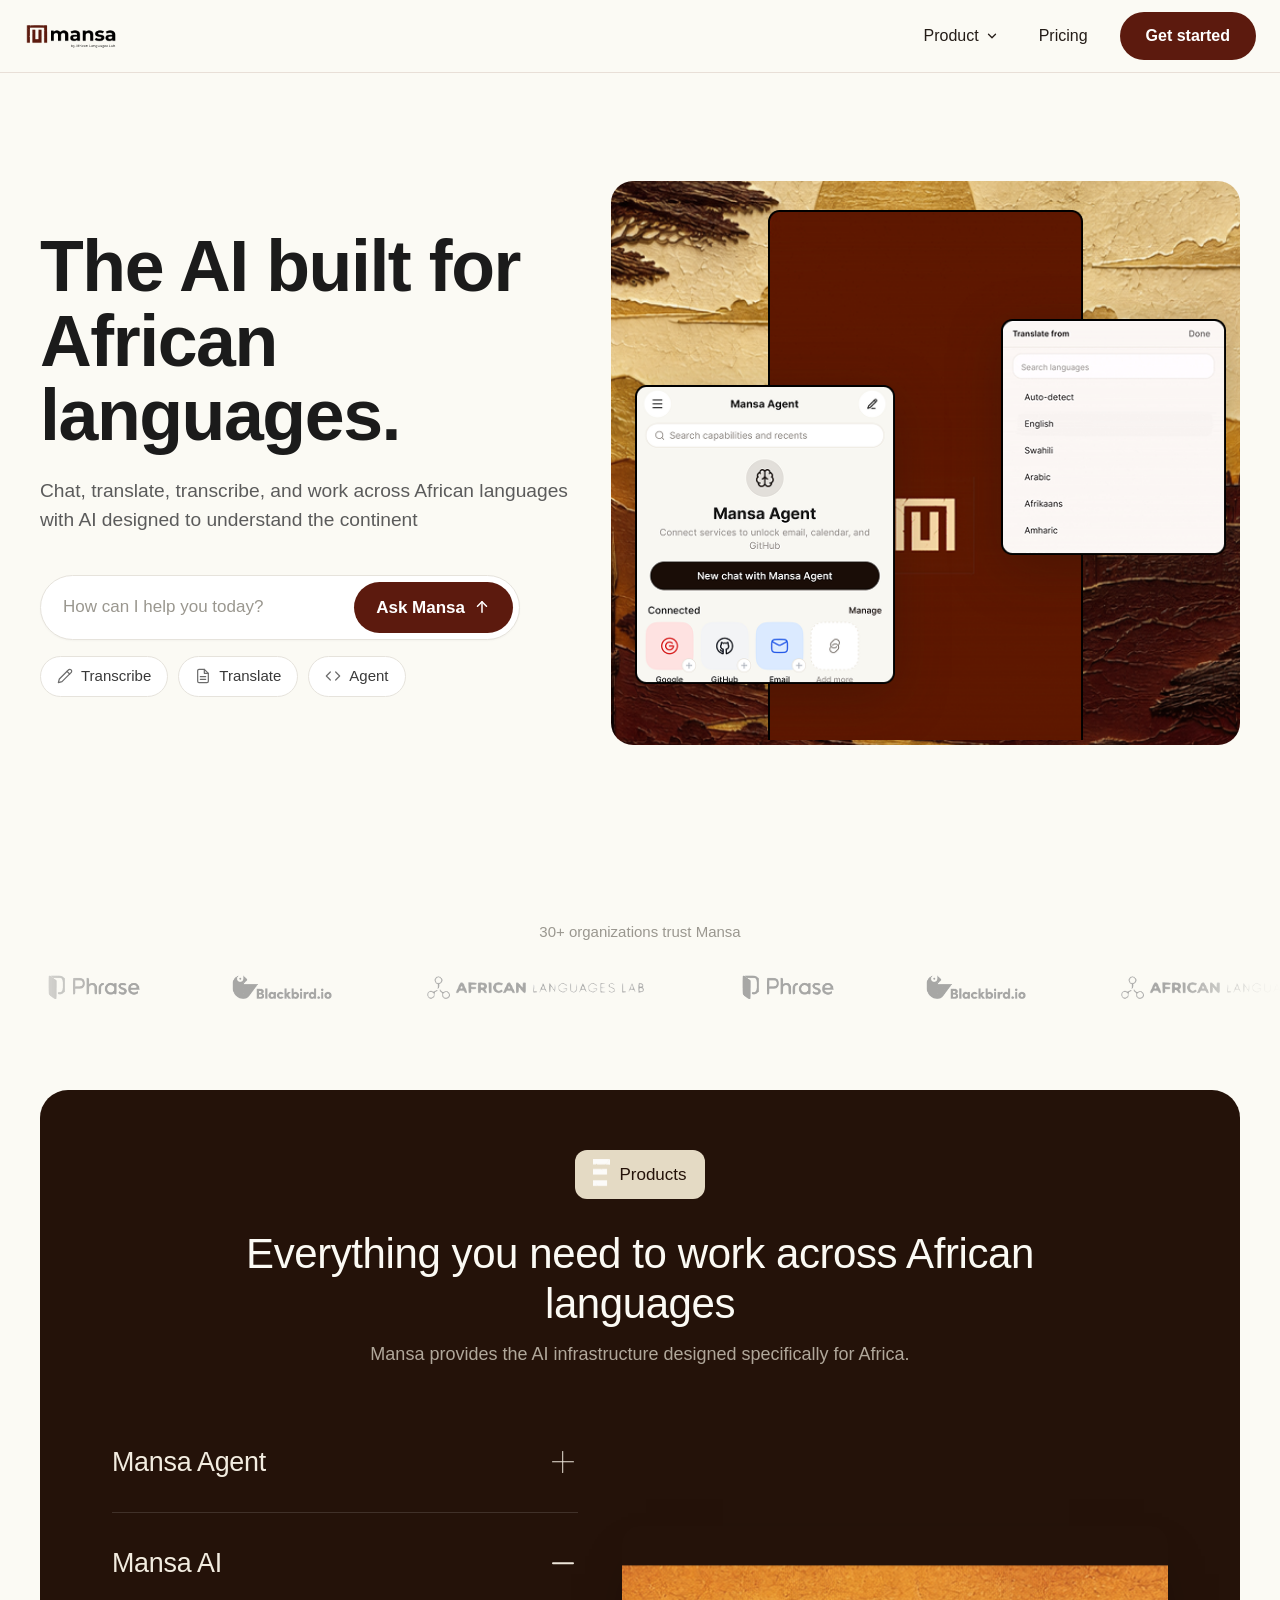
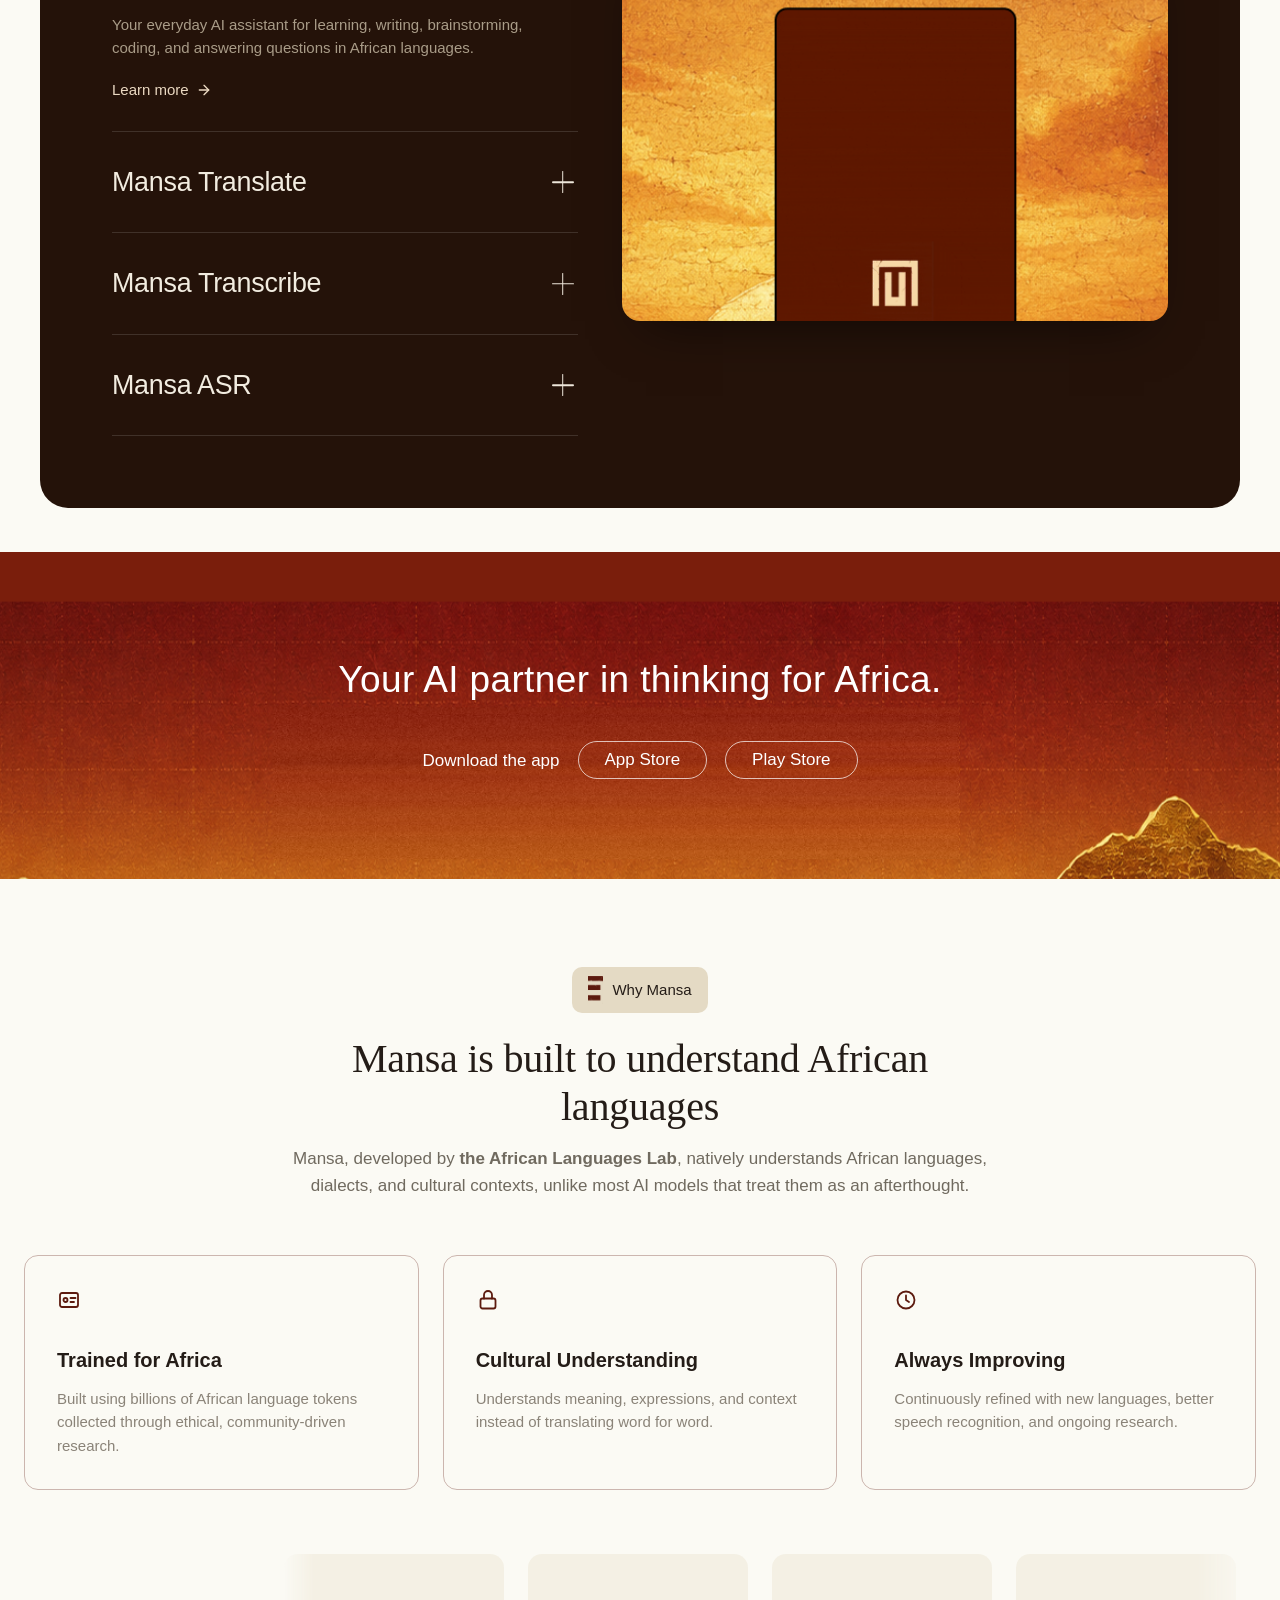
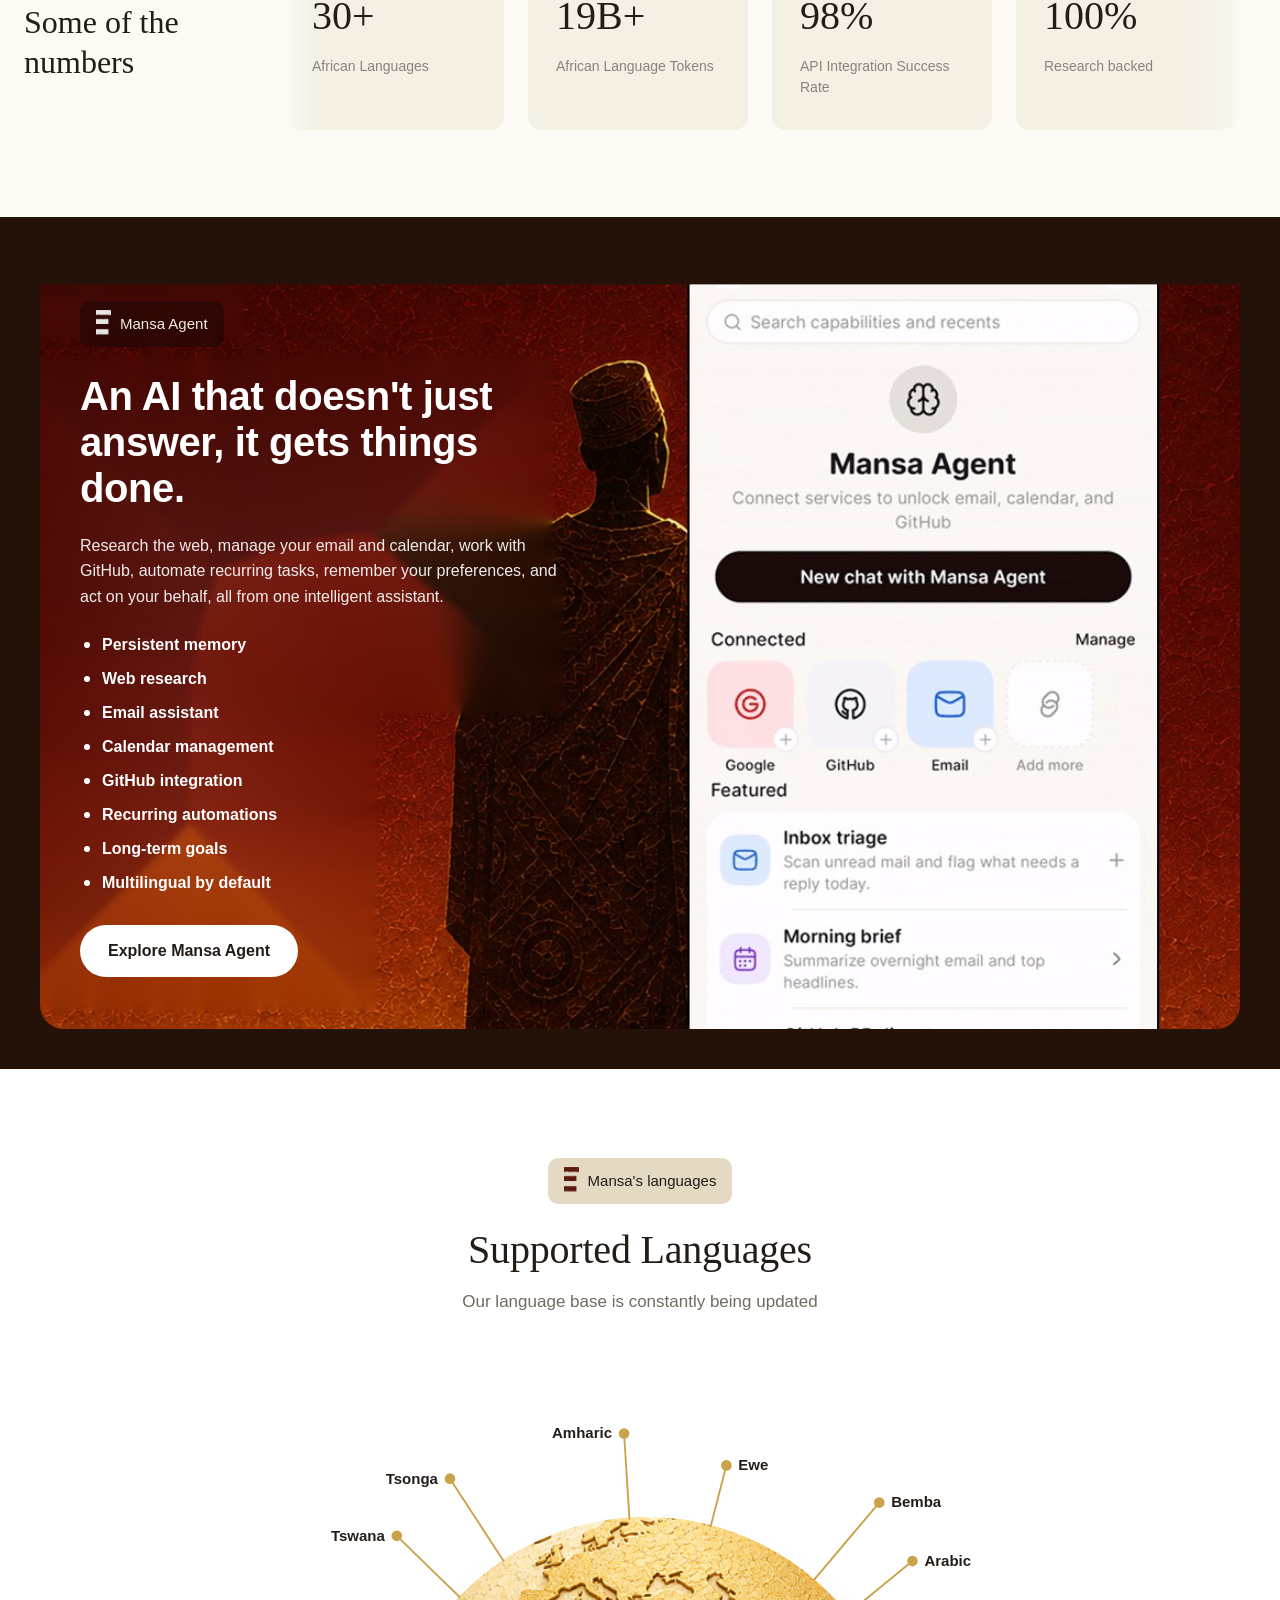
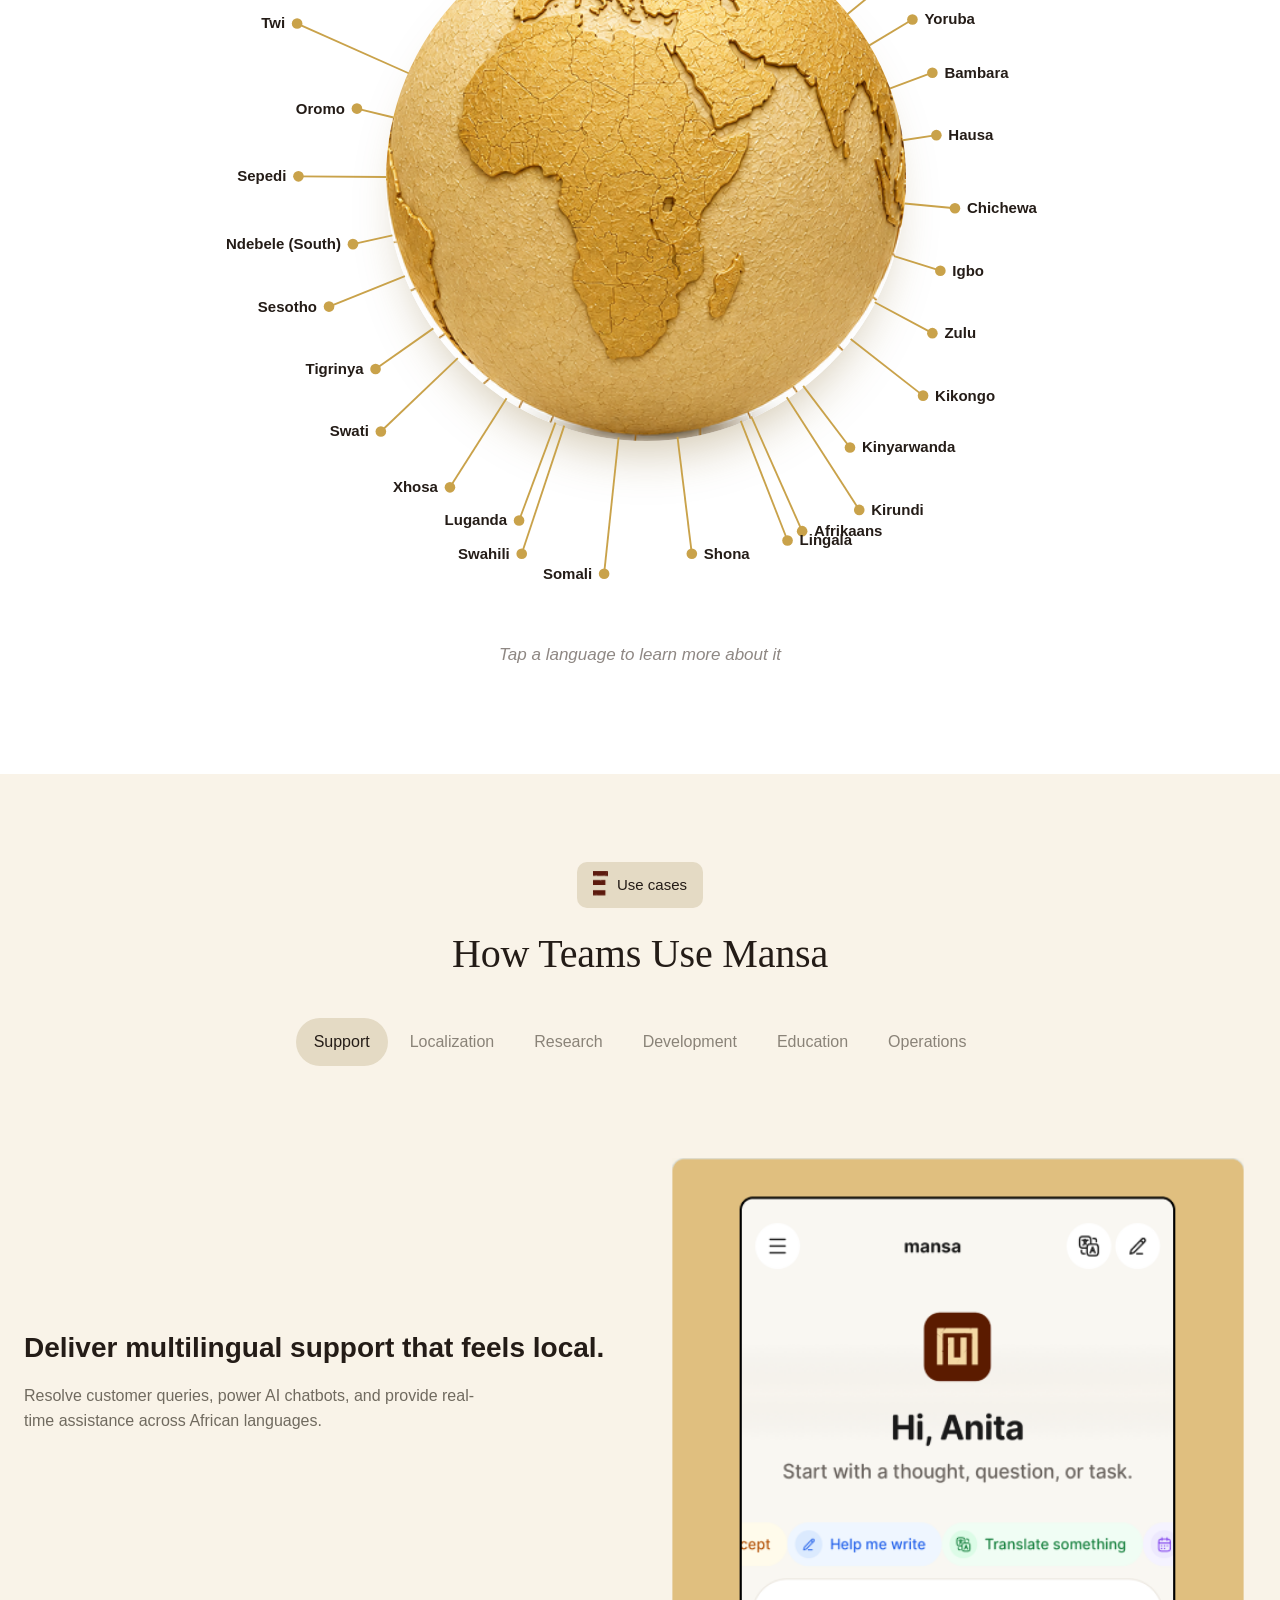
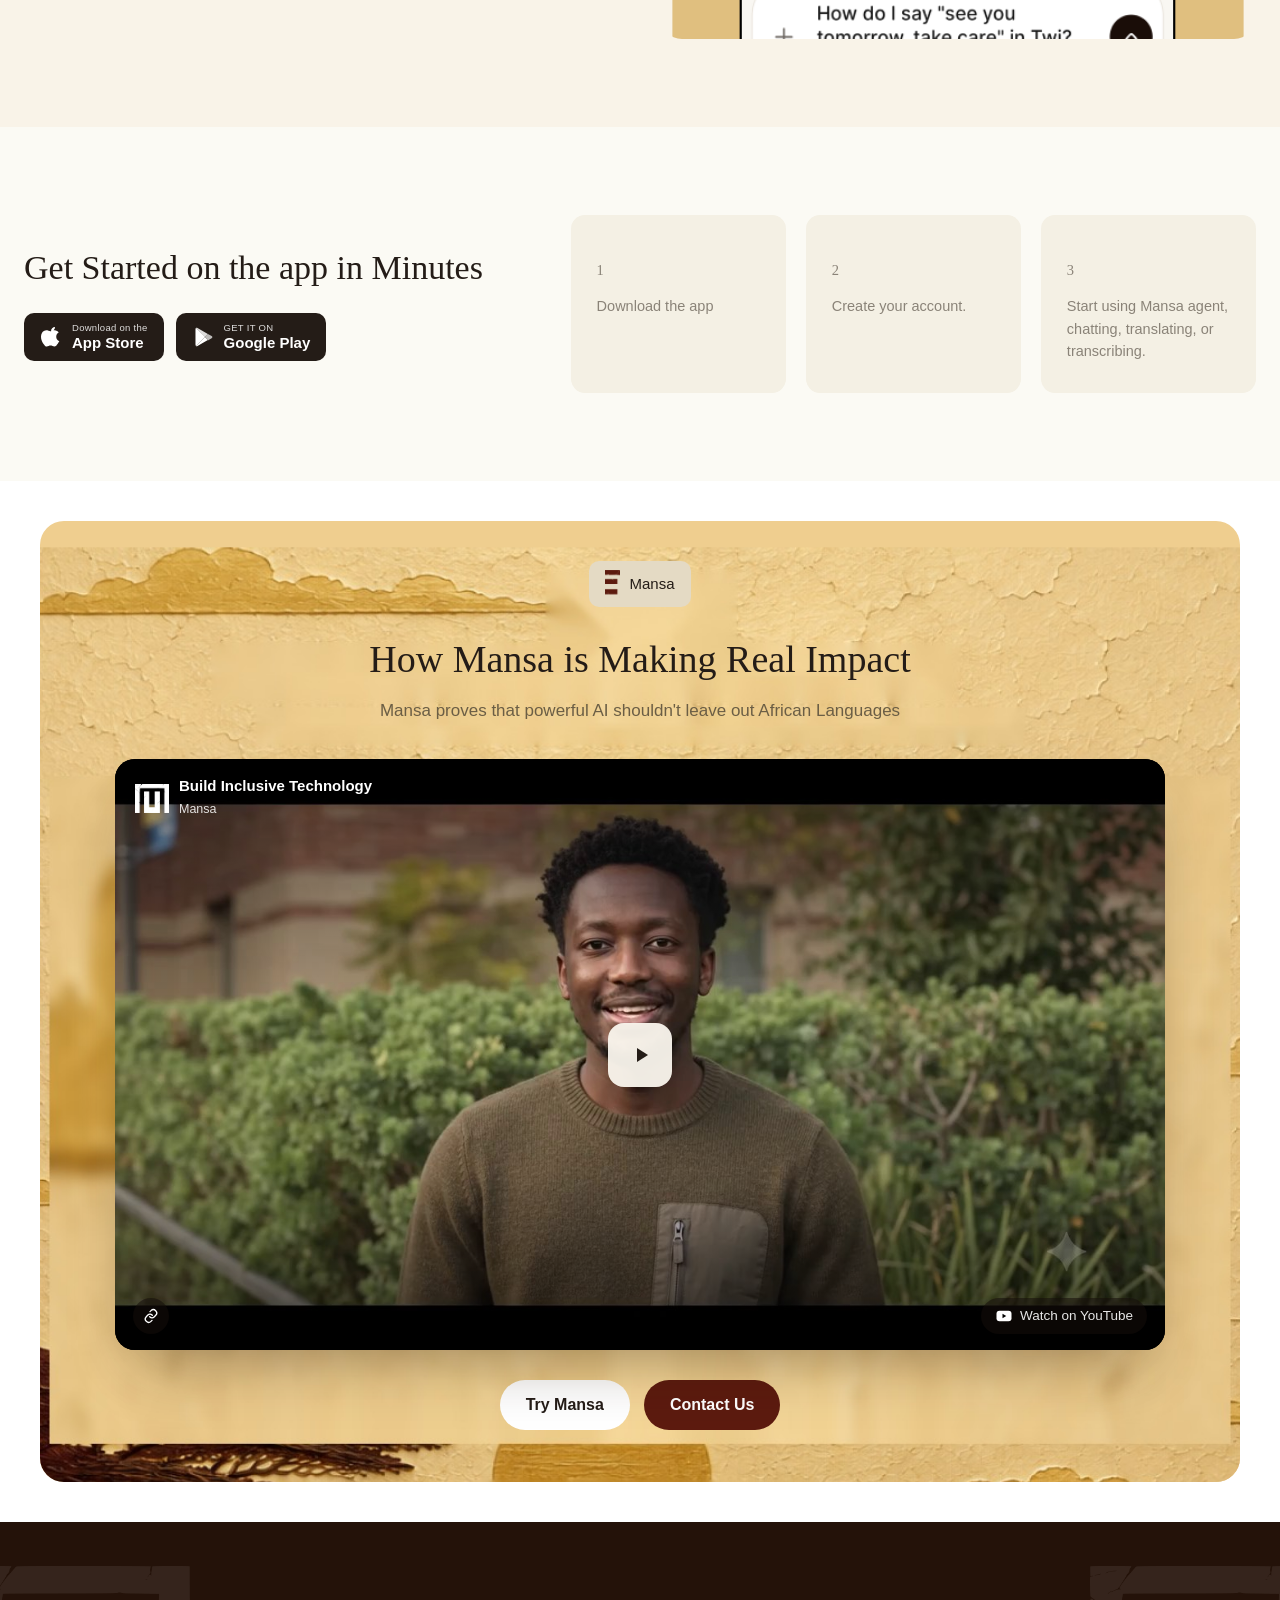
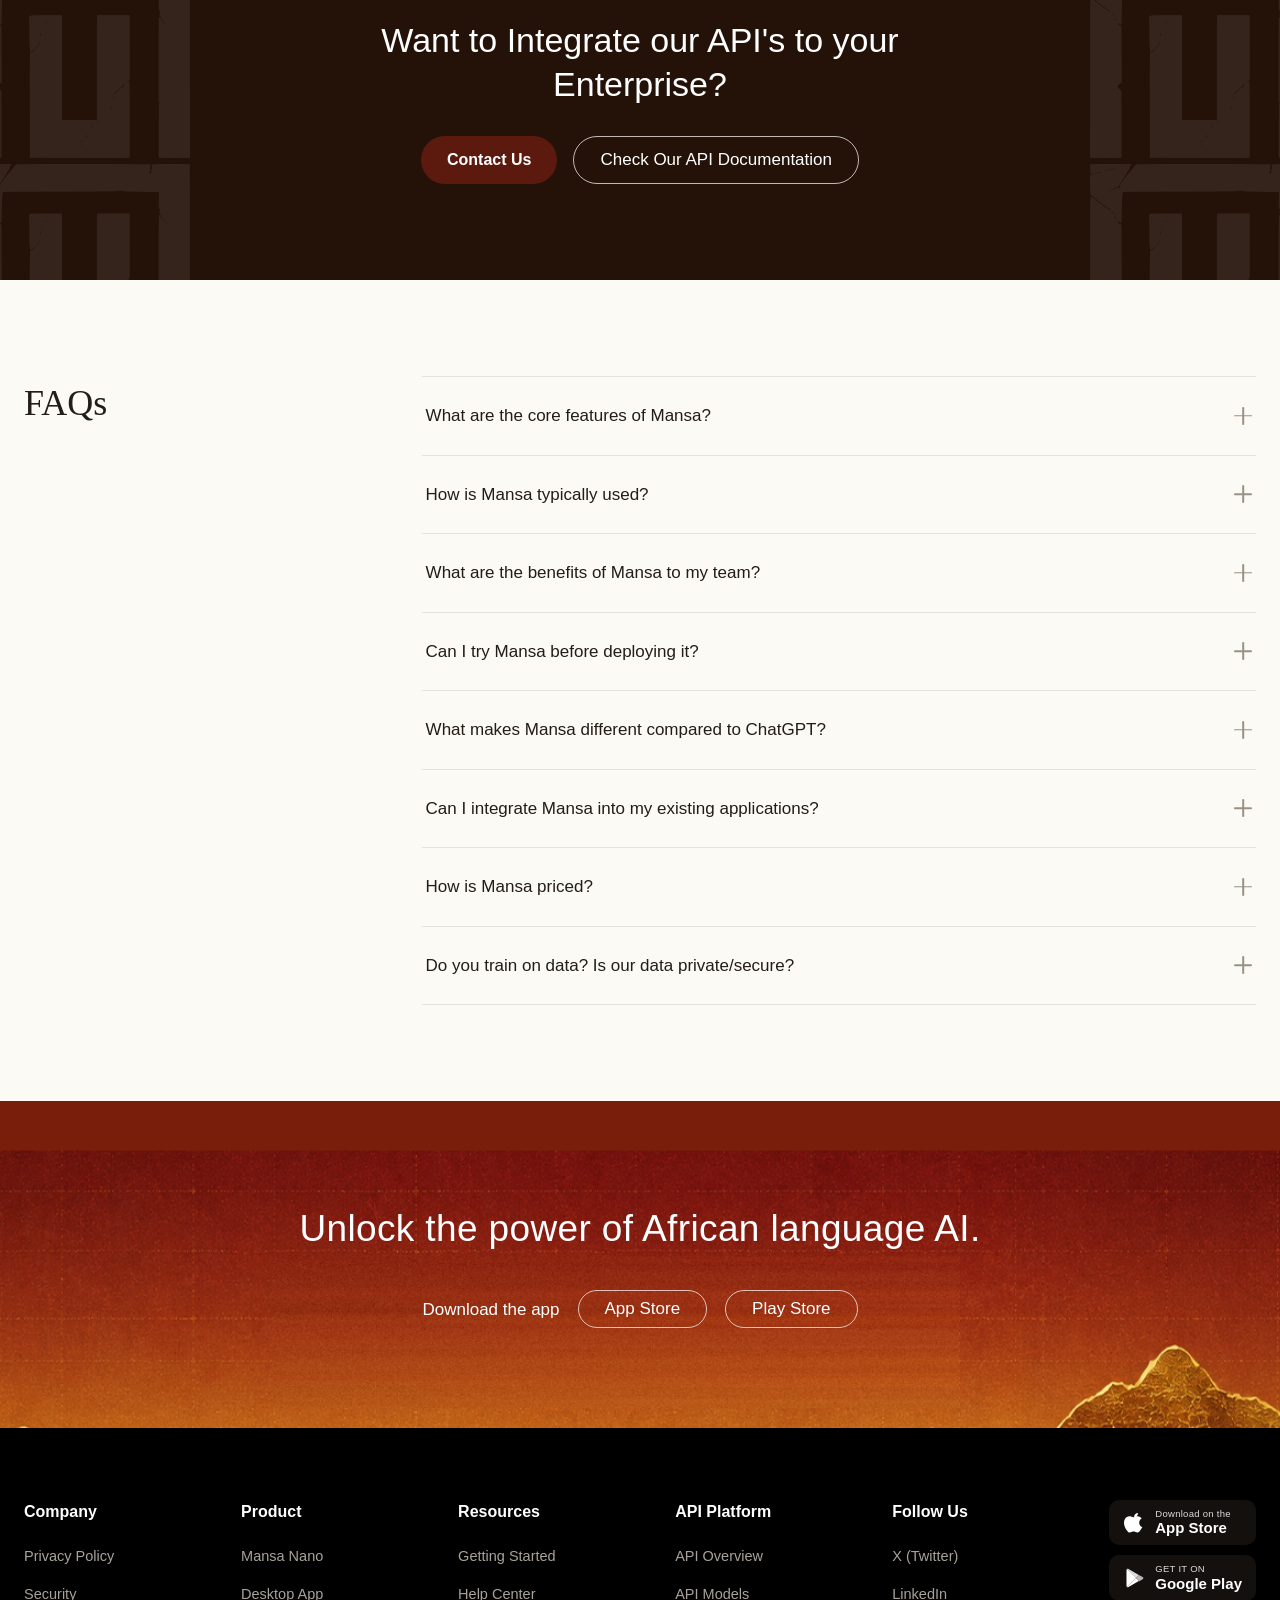
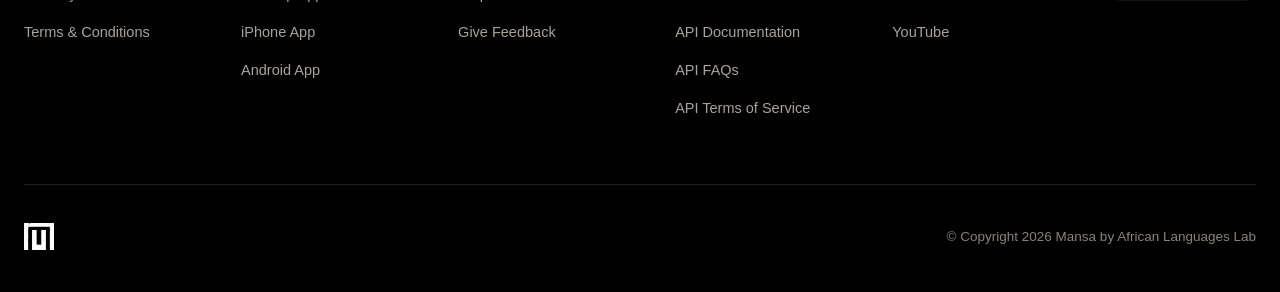
==== site/index.html @ 98fc1bcc "Show a one-line description when a language is tapped Supported Languages section on the home page n" ====
<!DOCTYPE html>
<html lang="en">
<head>
  <meta charset="UTF-8" />
  <meta name="viewport" content="width=device-width, initial-scale=1.0" />
  <title>Mansa — by African Languages Lab</title>
  <link rel="stylesheet" href="css/styles.css" />
</head>
<body>
  <header class="site-header">
    <div class="nav-inner">
      <a class="brand" href="index.html" aria-label="Mansa home">
        <img src="images/logo.png" alt="Mansa — by African Languages Lab" />
      </a>

      <button class="nav-toggle" aria-label="Open menu" aria-expanded="false" aria-controls="primary-nav">
        <span></span><span></span><span></span>
      </button>

      <nav class="primary-nav" id="primary-nav" aria-label="Primary">
        <ul class="nav-list">
          <li class="has-mega">
            <button class="nav-link nav-product" aria-expanded="false" aria-controls="mega-product" aria-haspopup="true">
              Product
              <svg class="chevron" viewBox="0 0 24 24" fill="none" stroke="currentColor" stroke-width="2.2" stroke-linecap="round" stroke-linejoin="round" aria-hidden="true">
                <polyline points="6 9 12 15 18 9"></polyline>
              </svg>
            </button>

            <div class="mega" id="mega-product">
              <div class="mega-inner">
                <a class="product-card" href="mansa-agent.html">
                  <img src="images/mansa-agent.png" alt="Mansa Agent" />
                  <span class="sr-only">Mansa Agent</span>
                </a>
                <a class="product-card" href="mansa-ai.html">
                  <img src="images/mansa-ai.png" alt="Mansa AI" />
                  <span class="sr-only">Mansa AI</span>
                </a>
                <a class="product-card" href="mansa-transcribe.html">
                  <img src="images/mansa-transcribe.png" alt="Mansa Transcribe" />
                  <span class="sr-only">Mansa Transcribe</span>
                </a>
                <a class="product-card" href="mansa-translate.html">
                  <img src="images/mansa-translate.png" alt="Mansa Translate" />
                  <span class="sr-only">Mansa Translate</span>
                </a>
              </div>
            </div>
          </li>

          <li><a class="nav-link" href="pricing.html">Pricing</a></li>

          <li class="nav-cta-item">
            <a class="btn-primary" href="get-started.html">Get started</a>
          </li>
        </ul>
      </nav>
    </div>
  </header>

  <main>
    <!-- ===== Hero ===== -->
    <section class="hero">
      <div class="hero-inner">
        <div class="hero-copy">
          <h1 class="hero-title">The AI built for<br />African languages.</h1>
          <p class="hero-sub">Chat, translate, transcribe, and work across African languages with AI designed to understand the continent</p>

          <form class="hero-prompt" action="get-started.html" method="get" role="search">
            <input class="hero-input" type="text" name="q" placeholder="How can I help you today?" aria-label="Ask Mansa a question" />
            <button class="hero-ask" type="submit">
              Ask Mansa
              <svg viewBox="0 0 24 24" fill="none" stroke="currentColor" stroke-width="2" stroke-linecap="round" stroke-linejoin="round" aria-hidden="true">
                <line x1="12" y1="19" x2="12" y2="5"></line>
                <polyline points="6 11 12 5 18 11"></polyline>
              </svg>
            </button>
          </form>

          <div class="hero-chips">
            <a class="chip" href="mansa-transcribe.html">
              <svg viewBox="0 0 24 24" fill="none" stroke="currentColor" stroke-width="1.8" stroke-linecap="round" stroke-linejoin="round" aria-hidden="true">
                <path d="M17 3a2.85 2.83 0 1 1 4 4L7.5 20.5 2 22l1.5-5.5Z"></path>
                <path d="m15 5 4 4"></path>
              </svg>
              Transcribe
            </a>
            <a class="chip" href="mansa-translate.html">
              <svg viewBox="0 0 24 24" fill="none" stroke="currentColor" stroke-width="1.8" stroke-linecap="round" stroke-linejoin="round" aria-hidden="true">
                <path d="M14 2H6a2 2 0 0 0-2 2v16a2 2 0 0 0 2 2h12a2 2 0 0 0 2-2V8Z"></path>
                <polyline points="14 2 14 8 20 8"></polyline>
                <line x1="8" y1="13" x2="16" y2="13"></line>
                <line x1="8" y1="17" x2="16" y2="17"></line>
              </svg>
              Translate
            </a>
            <a class="chip" href="mansa-agent.html">
              <svg viewBox="0 0 24 24" fill="none" stroke="currentColor" stroke-width="1.8" stroke-linecap="round" stroke-linejoin="round" aria-hidden="true">
                <polyline points="16 18 22 12 16 6"></polyline>
                <polyline points="8 6 2 12 8 18"></polyline>
              </svg>
              Agent
            </a>
          </div>
        </div>

        <div class="hero-visual">
          <div class="hero-stage">
            <img class="stage-bg" src="images/hero-bg.png" alt="" aria-hidden="true" data-parallax="0.12" data-parallax-scale="1.12" />
            <img class="stage-phone" src="images/hero-phone.png" alt="" aria-hidden="true" />
            <img class="stage-agent" src="images/hero-agent.png" alt="Mansa Agent app screen" />
            <img class="stage-translate" src="images/hero-translate.png" alt="Translate from language picker" />
          </div>
        </div>
      </div>
    </section>

    <!-- ===== Logo ticker ===== -->
    <section class="ticker" aria-label="Organizations that trust Mansa">
      <p class="ticker-title">30+ organizations trust Mansa</p>
      <div class="ticker-viewport">
        <div class="ticker-track">
          <div class="ticker-group">
            <img src="images/logo-phrase.png" alt="Phrase" />
            <img src="images/logo-blackbird.png" alt="Blackbird.io" />
            <img src="images/logo-african.png" alt="African Languages Lab" />
            <img src="images/logo-phrase.png" alt="Phrase" />
            <img src="images/logo-blackbird.png" alt="Blackbird.io" />
            <img src="images/logo-african.png" alt="African Languages Lab" />
            <img src="images/logo-phrase.png" alt="Phrase" />
            <img src="images/logo-blackbird.png" alt="Blackbird.io" />
            <img src="images/logo-african.png" alt="African Languages Lab" />
            <img src="images/logo-phrase.png" alt="Phrase" />
            <img src="images/logo-blackbird.png" alt="Blackbird.io" />
            <img src="images/logo-african.png" alt="African Languages Lab" />
          </div>
          <div class="ticker-group" aria-hidden="true">
            <img src="images/logo-phrase.png" alt="" />
            <img src="images/logo-blackbird.png" alt="" />
            <img src="images/logo-african.png" alt="" />
            <img src="images/logo-phrase.png" alt="" />
            <img src="images/logo-blackbird.png" alt="" />
            <img src="images/logo-african.png" alt="" />
            <img src="images/logo-phrase.png" alt="" />
            <img src="images/logo-blackbird.png" alt="" />
            <img src="images/logo-african.png" alt="" />
            <img src="images/logo-phrase.png" alt="" />
            <img src="images/logo-blackbird.png" alt="" />
            <img src="images/logo-african.png" alt="" />
          </div>
        </div>
      </div>
    </section>

    <!-- ===== Products ===== -->
    <section class="products">
      <div class="products-panel">
        <div class="products-head">
          <span class="products-badge">
            <img class="badge-ico badge-ico-dark" src="images/accordion-icon.png" alt="" aria-hidden="true">
            Products
          </span>
          <h2 class="products-title">Everything you need to work across African languages</h2>
          <p class="products-sub">Mansa provides the AI infrastructure designed specifically for Africa.</p>
        </div>

        <div class="products-body">
          <div class="accordion">
            <div class="acc-item">
              <button class="acc-header" aria-expanded="false">
                <span class="acc-title">Mansa Agent</span>
                <span class="acc-icon" aria-hidden="true"></span>
              </button>
              <div class="acc-panel">
                <div class="acc-panel-inner">
                  <p class="acc-desc">An AI agent that connects your email, calendar, and everyday tools to get real work done across African languages.</p>
                  <a class="acc-more" href="mansa-agent.html">Learn more
                    <svg viewBox="0 0 24 24" fill="none" stroke="currentColor" stroke-width="2" stroke-linecap="round" stroke-linejoin="round" aria-hidden="true"><line x1="5" y1="12" x2="19" y2="12"></line><polyline points="12 5 19 12 12 19"></polyline></svg>
                  </a>
                </div>
              </div>
            </div>

            <div class="acc-item is-open">
              <button class="acc-header" aria-expanded="true">
                <span class="acc-title">Mansa AI</span>
                <span class="acc-icon" aria-hidden="true"></span>
              </button>
              <div class="acc-panel">
                <div class="acc-panel-inner">
                  <p class="acc-desc">Your everyday AI assistant for learning, writing, brainstorming, coding, and answering questions in African languages.</p>
                  <a class="acc-more" href="mansa-ai.html">Learn more
                    <svg viewBox="0 0 24 24" fill="none" stroke="currentColor" stroke-width="2" stroke-linecap="round" stroke-linejoin="round" aria-hidden="true"><line x1="5" y1="12" x2="19" y2="12"></line><polyline points="12 5 19 12 12 19"></polyline></svg>
                  </a>
                </div>
              </div>
            </div>

            <div class="acc-item">
              <button class="acc-header" aria-expanded="false">
                <span class="acc-title">Mansa Translate</span>
                <span class="acc-icon" aria-hidden="true"></span>
              </button>
              <div class="acc-panel">
                <div class="acc-panel-inner">
                  <p class="acc-desc">Fast, accurate translation across African languages and beyond, built to preserve meaning, tone, and nuance.</p>
                  <a class="acc-more" href="mansa-translate.html">Learn more
                    <svg viewBox="0 0 24 24" fill="none" stroke="currentColor" stroke-width="2" stroke-linecap="round" stroke-linejoin="round" aria-hidden="true"><line x1="5" y1="12" x2="19" y2="12"></line><polyline points="12 5 19 12 12 19"></polyline></svg>
                  </a>
                </div>
              </div>
            </div>

            <div class="acc-item">
              <button class="acc-header" aria-expanded="false">
                <span class="acc-title">Mansa Transcribe</span>
                <span class="acc-icon" aria-hidden="true"></span>
              </button>
              <div class="acc-panel">
                <div class="acc-panel-inner">
                  <p class="acc-desc">Turn speech into clean, accurate text across African languages, dialects, and accents.</p>
                  <a class="acc-more" href="mansa-transcribe.html">Learn more
                    <svg viewBox="0 0 24 24" fill="none" stroke="currentColor" stroke-width="2" stroke-linecap="round" stroke-linejoin="round" aria-hidden="true"><line x1="5" y1="12" x2="19" y2="12"></line><polyline points="12 5 19 12 12 19"></polyline></svg>
                  </a>
                </div>
              </div>
            </div>

            <div class="acc-item">
              <button class="acc-header" aria-expanded="false">
                <span class="acc-title">Mansa ASR</span>
                <span class="acc-icon" aria-hidden="true"></span>
              </button>
              <div class="acc-panel">
                <div class="acc-panel-inner">
                  <p class="acc-desc">Speech recognition tuned for African languages, powering voice interfaces and real-time captioning.</p>
                  <a class="acc-more" href="#">Learn more
                    <svg viewBox="0 0 24 24" fill="none" stroke="currentColor" stroke-width="2" stroke-linecap="round" stroke-linejoin="round" aria-hidden="true"><line x1="5" y1="12" x2="19" y2="12"></line><polyline points="12 5 19 12 12 19"></polyline></svg>
                  </a>
                </div>
              </div>
            </div>
          </div>

          <div class="products-visual">
            <img src="images/products-visual.png" alt="Mansa app on an African landscape" data-parallax="0.12" data-parallax-scale="1.15" />
          </div>
        </div>
      </div>
    </section>

    <!-- ===== CTA ===== -->
    <section class="cta">
      <img class="cta-bg-img" src="images/cta-bg.png" alt="" aria-hidden="true" data-parallax="0.15" data-parallax-scale="1.1" />
      <div class="cta-inner">
        <h2 class="cta-title">Your AI partner in thinking for Africa.</h2>
        <div class="cta-actions">
          <span class="cta-label">Download the app</span>
          <a class="cta-btn" href="#">App Store</a>
          <a class="cta-btn" href="#">Play Store</a>
        </div>
      </div>
    </section>

    <!-- ===== Why Mansa ===== -->
    <section class="why-mansa">
      <div class="why-mansa-inner">
        <div class="section-head">
          <span class="badge-chip">
            <img src="images/accordion-icon.png" alt="" aria-hidden="true">
            Why Mansa
          </span>
          <h2 class="section-title">Mansa is built to understand African languages</h2>
          <p class="section-sub">Mansa, developed by <strong>the African Languages Lab</strong>, natively understands African languages, dialects, and cultural contexts, unlike most AI models that treat them as an afterthought.</p>
        </div>

        <div class="why-cards">
          <div class="why-card">
            <svg viewBox="0 0 24 24" fill="none" stroke="currentColor" stroke-width="1.8" stroke-linecap="round" stroke-linejoin="round" aria-hidden="true">
              <rect x="3" y="5" width="18" height="14" rx="2"></rect>
              <circle cx="8.5" cy="12" r="2"></circle>
              <path d="M13.5 10h5M13.5 14h3.5"></path>
            </svg>
            <h3>Trained for Africa</h3>
            <p>Built using billions of African language tokens collected through ethical, community-driven research.</p>
          </div>
          <div class="why-card">
            <svg viewBox="0 0 24 24" fill="none" stroke="currentColor" stroke-width="1.8" stroke-linecap="round" stroke-linejoin="round" aria-hidden="true">
              <rect x="4.5" y="10.5" width="15" height="10" rx="2"></rect>
              <path d="M8 10.5V7a4 4 0 0 1 8 0v3.5"></path>
            </svg>
            <h3>Cultural Understanding</h3>
            <p>Understands meaning, expressions, and context instead of translating word for word.</p>
          </div>
          <div class="why-card">
            <svg viewBox="0 0 24 24" fill="none" stroke="currentColor" stroke-width="1.8" stroke-linecap="round" stroke-linejoin="round" aria-hidden="true">
              <circle cx="12" cy="12" r="8.5"></circle>
              <path d="M12 7.5V12l3 2"></path>
            </svg>
            <h3>Always Improving</h3>
            <p>Continuously refined with new languages, better speech recognition, and ongoing research.</p>
          </div>
        </div>

        <div class="numbers-row">
          <h3 class="numbers-heading">Some of the numbers</h3>
          <div class="numbers-viewport">
            <div class="numbers-track" id="numbers-track">
              <div class="numbers-group">
                <div class="stat-card"><p class="stat-num">30+</p><p class="stat-label">African Languages</p></div>
                <div class="stat-card"><p class="stat-num">19B+</p><p class="stat-label">African Language Tokens</p></div>
                <div class="stat-card"><p class="stat-num">98%</p><p class="stat-label">API Integration Success Rate</p></div>
                <div class="stat-card"><p class="stat-num">100%</p><p class="stat-label">Research backed</p></div>
              </div>
              <div class="numbers-group" aria-hidden="true">
                <div class="stat-card"><p class="stat-num">30+</p><p class="stat-label">African Languages</p></div>
                <div class="stat-card"><p class="stat-num">19B+</p><p class="stat-label">African Language Tokens</p></div>
                <div class="stat-card"><p class="stat-num">98%</p><p class="stat-label">API Integration Success Rate</p></div>
                <div class="stat-card"><p class="stat-num">100%</p><p class="stat-label">Research backed</p></div>
              </div>
            </div>
          </div>
        </div>
      </div>
    </section>

    <!-- ===== Mansa Agent spotlight ===== -->
    <section class="agent-spotlight">
      <div class="agent-panel">
        <img class="agent-bg-img" src="images/agent-bg.jpg" alt="" aria-hidden="true" data-parallax="0.1" data-parallax-scale="1.1" />
        <div class="agent-copy">
          <span class="agent-badge">
            <img class="agent-badge-icon" src="images/accordion-icon.png" alt="" aria-hidden="true">
            Mansa Agent
          </span>
          <h2 class="agent-title">An AI that doesn't just answer, it gets things done.</h2>
          <p class="agent-desc">Research the web, manage your email and calendar, work with GitHub, automate recurring tasks, remember your preferences, and act on your behalf, all from one intelligent assistant.</p>
          <ul class="agent-list">
            <li>Persistent memory</li>
            <li>Web research</li>
            <li>Email assistant</li>
            <li>Calendar management</li>
            <li>GitHub integration</li>
            <li>Recurring automations</li>
            <li>Long-term goals</li>
            <li>Multilingual by default</li>
          </ul>
          <a class="agent-btn" href="mansa-agent.html">Explore Mansa Agent</a>
        </div>
      </div>
    </section>

    <!-- ===== Supported Languages ===== -->
    <section class="languages">
      <div class="section-head">
        <span class="badge-chip">
          <img src="images/accordion-icon.png" alt="" aria-hidden="true">
          Mansa's languages
        </span>
        <h2 class="section-title">Supported Languages</h2>
        <p class="section-sub">Our language base is constantly being updated</p>
      </div>

      <div class="globe-stage" id="globe-stage">
        <img class="globe-img" src="images/globe.png" alt="Globe centered on Africa" />
        <svg class="globe-lines" viewBox="260 260 760 630" preserveAspectRatio="none" aria-hidden="true">
          <line class="lang-line" data-lang="amharic" x1="632.1" y1="365.9" x2="628" y2="301"></line>
          <circle class="lang-dot-svg" data-lang="amharic" cx="628" cy="301" r="4"></circle>
          <line class="lang-line" data-lang="ewe" x1="693.0" y1="371.6" x2="705" y2="325"></line>
          <circle class="lang-dot-svg" data-lang="ewe" cx="705" cy="325" r="4"></circle>
          <line class="lang-line" data-lang="tsonga" x1="537.6" y1="397.3" x2="497" y2="335"></line>
          <circle class="lang-dot-svg" data-lang="tsonga" cx="497" cy="335" r="4"></circle>
          <line class="lang-line" data-lang="bemba" x1="770.6" y1="411.6" x2="820" y2="353"></line>
          <circle class="lang-dot-svg" data-lang="bemba" cx="820" cy="353" r="4"></circle>
          <line class="lang-line" data-lang="tswana" x1="504.6" y1="424.4" x2="457" y2="378"></line>
          <circle class="lang-dot-svg" data-lang="tswana" cx="457" cy="378" r="4"></circle>
          <line class="lang-line" data-lang="arabic" x1="795.8" y1="437.2" x2="845" y2="397"></line>
          <circle class="lang-dot-svg" data-lang="arabic" cx="845" cy="397" r="4"></circle>
          <line class="lang-line" data-lang="twi" x1="465.9" y1="481.4" x2="382" y2="444"></line>
          <circle class="lang-dot-svg" data-lang="twi" cx="382" cy="444" r="4"></circle>
          <line class="lang-line" data-lang="yoruba" x1="812.3" y1="460.6" x2="845" y2="441"></line>
          <circle class="lang-dot-svg" data-lang="yoruba" cx="845" cy="441" r="4"></circle>
          <line class="lang-line" data-lang="oromo" x1="454.6" y1="514.7" x2="427" y2="508"></line>
          <circle class="lang-dot-svg" data-lang="oromo" cx="427" cy="508" r="4"></circle>
          <line class="lang-line" data-lang="bambara" x1="827.8" y1="493.0" x2="860" y2="481"></line>
          <circle class="lang-dot-svg" data-lang="bambara" cx="860" cy="481" r="4"></circle>
          <line class="lang-line" data-lang="sepedi" x1="449.0" y1="559.5" x2="383" y2="559"></line>
          <circle class="lang-dot-svg" data-lang="sepedi" cx="383" cy="559" r="4"></circle>
          <line class="lang-line" data-lang="hausa" x1="837.8" y1="531.8" x2="863" y2="528"></line>
          <circle class="lang-dot-svg" data-lang="hausa" cx="863" cy="528" r="4"></circle>
          <line class="lang-line" data-lang="ndebele-south" x1="453.7" y1="603.4" x2="424" y2="610"></line>
          <circle class="lang-dot-svg" data-lang="ndebele-south" cx="424" cy="610" r="4"></circle>
          <line class="lang-line" data-lang="chichewa" x1="839.1" y1="579.4" x2="877" y2="583"></line>
          <circle class="lang-dot-svg" data-lang="chichewa" cx="877" cy="583" r="4"></circle>
          <line class="lang-line" data-lang="sesotho" x1="463.1" y1="634.0" x2="406" y2="657"></line>
          <circle class="lang-dot-svg" data-lang="sesotho" cx="406" cy="657" r="4"></circle>
          <line class="lang-line" data-lang="igbo" x1="831.2" y1="619.1" x2="866" y2="630"></line>
          <circle class="lang-dot-svg" data-lang="igbo" cx="866" cy="630" r="4"></circle>
          <line class="lang-line" data-lang="tigrinya" x1="484.5" y1="673.4" x2="441" y2="704"></line>
          <circle class="lang-dot-svg" data-lang="tigrinya" cx="441" cy="704" r="4"></circle>
          <line class="lang-line" data-lang="zulu" x1="816.6" y1="653.7" x2="860" y2="677"></line>
          <circle class="lang-dot-svg" data-lang="zulu" cx="860" cy="677" r="4"></circle>
          <line class="lang-line" data-lang="swati" x1="502.9" y1="695.8" x2="445" y2="751"></line>
          <circle class="lang-dot-svg" data-lang="swati" cx="445" cy="751" r="4"></circle>
          <line class="lang-line" data-lang="kikongo" x1="798.5" y1="681.4" x2="853" y2="724"></line>
          <circle class="lang-dot-svg" data-lang="kikongo" cx="853" cy="724" r="4"></circle>
          <line class="lang-line" data-lang="xhosa" x1="539.6" y1="726.0" x2="497" y2="793"></line>
          <circle class="lang-dot-svg" data-lang="xhosa" cx="497" cy="793" r="4"></circle>
          <line class="lang-line" data-lang="kinyarwanda" x1="762.8" y1="716.7" x2="798" y2="763"></line>
          <circle class="lang-dot-svg" data-lang="kinyarwanda" cx="798" cy="763" r="4"></circle>
          <line class="lang-line" data-lang="luganda" x1="576.4" y1="744.3" x2="549" y2="818"></line>
          <circle class="lang-dot-svg" data-lang="luganda" cx="549" cy="818" r="4"></circle>
          <line class="lang-line" data-lang="kirundi" x1="750.4" y1="725.3" x2="805" y2="810"></line>
          <circle class="lang-dot-svg" data-lang="kirundi" cx="805" cy="810" r="4"></circle>
          <line class="lang-line" data-lang="swahili" x1="583.0" y1="746.6" x2="551" y2="843"></line>
          <circle class="lang-dot-svg" data-lang="swahili" cx="551" cy="843" r="4"></circle>
          <line class="lang-line" data-lang="afrikaans" x1="723.7" y1="739.7" x2="762" y2="826"></line>
          <circle class="lang-dot-svg" data-lang="afrikaans" cx="762" cy="826" r="4"></circle>
          <line class="lang-line" data-lang="somali" x1="623.9" y1="755.4" x2="613" y2="858"></line>
          <circle class="lang-dot-svg" data-lang="somali" cx="613" cy="858" r="4"></circle>
          <line class="lang-line" data-lang="shona" x1="668.2" y1="755.1" x2="679" y2="843"></line>
          <circle class="lang-dot-svg" data-lang="shona" cx="679" cy="843" r="4"></circle>
          <line class="lang-line" data-lang="lingala" x1="715.8" y1="743.0" x2="751" y2="833"></line>
          <circle class="lang-dot-svg" data-lang="lingala" cx="751" cy="833" r="4"></circle>
        </svg>
        <div class="lang-labels">
          <button type="button" class="lang-item left" data-lang="amharic" style="left:48.42%;top:6.51%">Amharic</button>
          <button type="button" class="lang-item right" data-lang="ewe" style="left:58.55%;top:10.32%">Ewe</button>
          <button type="button" class="lang-item left" data-lang="tsonga" style="left:31.18%;top:11.90%">Tsonga</button>
          <button type="button" class="lang-item right" data-lang="bemba" style="left:73.68%;top:14.76%">Bemba</button>
          <button type="button" class="lang-item left" data-lang="tswana" style="left:25.92%;top:18.73%">Tswana</button>
          <button type="button" class="lang-item right" data-lang="arabic" style="left:76.97%;top:21.75%">Arabic</button>
          <button type="button" class="lang-item left" data-lang="twi" style="left:16.05%;top:29.21%">Twi</button>
          <button type="button" class="lang-item right" data-lang="yoruba" style="left:76.97%;top:28.73%">Yoruba</button>
          <button type="button" class="lang-item left" data-lang="oromo" style="left:21.97%;top:39.37%">Oromo</button>
          <button type="button" class="lang-item right" data-lang="bambara" style="left:78.95%;top:35.08%">Bambara</button>
          <button type="button" class="lang-item left" data-lang="sepedi" style="left:16.18%;top:47.46%">Sepedi</button>
          <button type="button" class="lang-item right" data-lang="hausa" style="left:79.34%;top:42.54%">Hausa</button>
          <button type="button" class="lang-item left" data-lang="ndebele-south" style="left:21.58%;top:55.56%">Ndebele (South)</button>
          <button type="button" class="lang-item right" data-lang="chichewa" style="left:81.18%;top:51.27%">Chichewa</button>
          <button type="button" class="lang-item left" data-lang="sesotho" style="left:19.21%;top:63.02%">Sesotho</button>
          <button type="button" class="lang-item right" data-lang="igbo" style="left:79.74%;top:58.73%">Igbo</button>
          <button type="button" class="lang-item left" data-lang="tigrinya" style="left:23.82%;top:70.48%">Tigrinya</button>
          <button type="button" class="lang-item right" data-lang="zulu" style="left:78.95%;top:66.19%">Zulu</button>
          <button type="button" class="lang-item left" data-lang="swati" style="left:24.34%;top:77.94%">Swati</button>
          <button type="button" class="lang-item right" data-lang="kikongo" style="left:78.03%;top:73.65%">Kikongo</button>
          <button type="button" class="lang-item left" data-lang="xhosa" style="left:31.18%;top:84.60%">Xhosa</button>
          <button type="button" class="lang-item right" data-lang="kinyarwanda" style="left:70.79%;top:79.84%">Kinyarwanda</button>
          <button type="button" class="lang-item left" data-lang="luganda" style="left:38.03%;top:88.57%">Luganda</button>
          <button type="button" class="lang-item right" data-lang="kirundi" style="left:71.71%;top:87.30%">Kirundi</button>
          <button type="button" class="lang-item left" data-lang="swahili" style="left:38.29%;top:92.54%">Swahili</button>
          <button type="button" class="lang-item right" data-lang="afrikaans" style="left:66.05%;top:89.84%">Afrikaans</button>
          <button type="button" class="lang-item left" data-lang="somali" style="left:46.45%;top:94.92%">Somali</button>
          <button type="button" class="lang-item right" data-lang="shona" style="left:55.13%;top:92.54%">Shona</button>
          <button type="button" class="lang-item right" data-lang="lingala" style="left:64.61%;top:90.95%">Lingala</button>
        </div>
      </div>

      <p class="lang-desc" id="lang-desc" aria-live="polite">
        <span class="lang-desc-name" id="lang-desc-name"></span>
        <span class="lang-desc-text" id="lang-desc-text">Tap a language to learn more about it</span>
      </p>
    </section>

    <!-- ===== How Teams Use Mansa ===== -->
    <section class="usecases">
      <div class="usecases-inner">
        <div class="section-head">
          <span class="badge-chip">
            <img src="images/accordion-icon.png" alt="" aria-hidden="true">
            Use cases
          </span>
          <h2 class="section-title">How Teams Use Mansa</h2>
        </div>

        <div class="usecases-tabs" id="usecases-tabs">
          <button type="button" class="uc-tab is-active" data-tab="support">Support</button>
          <button type="button" class="uc-tab" data-tab="localization">Localization</button>
          <button type="button" class="uc-tab" data-tab="research">Research</button>
          <button type="button" class="uc-tab" data-tab="development">Development</button>
          <button type="button" class="uc-tab" data-tab="education">Education</button>
          <button type="button" class="uc-tab" data-tab="operations">Operations</button>
        </div>

        <div class="usecases-body">
          <div class="uc-copy">
            <h3 class="uc-copy-title" id="uc-title">Deliver multilingual support that feels local.</h3>
            <p class="uc-copy-desc" id="uc-desc">Resolve customer queries, power AI chatbots, and provide real-time assistance across African languages.</p>
          </div>
          <div class="usecases-visual">
            <img src="images/usecases-support.png" alt="Mansa AI chat screen" data-parallax="0.1" data-parallax-scale="1.12" />
          </div>
        </div>
      </div>
    </section>

    <!-- ===== Get started (app steps) ===== -->
    <section class="get-started-steps">
      <div class="gs-inner">
        <div class="gs-copy">
          <h2 class="gs-title">Get Started on the app in Minutes</h2>
          <div class="gs-stores">
            <a class="store-badge" href="#">
              <svg viewBox="0 0 24 24" fill="currentColor" aria-hidden="true"><path d="M16.365 1.43c0 1.14-.437 2.086-1.312 2.837-.874.75-1.87 1.14-2.986 1.17-.083-1.05.32-2.02 1.208-2.91.874-.87 1.883-1.34 3.028-1.41.03.1.06.2.062.313zM20.6 17.24c-.36.83-.78 1.58-1.26 2.25-.66.92-1.2 1.56-1.62 1.92-.66.6-1.36.9-2.1.92-.54.02-1.19-.15-1.95-.5-.76-.35-1.46-.5-2.1-.5-.67 0-1.4.15-2.18.5-.79.35-1.42.53-1.9.55-.72.03-1.44-.28-2.14-.94-.46-.39-1.03-1.06-1.71-2.01-.73-1.02-1.33-2.2-1.8-3.55-.5-1.45-.75-2.85-.75-4.21 0-1.56.34-2.9 1.02-4.02.53-.9 1.24-1.62 2.12-2.14.88-.53 1.83-.8 2.85-.82.57 0 1.32.18 2.26.53.94.35 1.54.53 1.8.53.2 0 .87-.2 2-.62 1.07-.38 1.98-.54 2.72-.48 2.01.16 3.53.96 4.53 2.4-1.8 1.09-2.69 2.62-2.67 4.58.02 1.53.57 2.8 1.65 3.8.5.46 1.05.82 1.66 1.07-.13.4-.28.79-.44 1.17z"></path></svg>
              <span class="store-text"><span class="store-eyebrow">Download on the</span><span class="store-name">App Store</span></span>
            </a>
            <a class="store-badge" href="#">
              <svg viewBox="0 0 24 24" fill="currentColor" aria-hidden="true"><path d="M4.3 2.3c-.3.3-.5.8-.5 1.4v16.6c0 .6.2 1.1.5 1.4l.1.1L14 12v-.2L4.4 2.2l-.1.1z"></path><path d="M17.3 15.3 14 12l3.3-3.3 4.1 2.3c1.1.6 1.1 1.7 0 2.4l-4.1 2.3z" opacity=".7"></path><path d="M17.3 15.3 14 12 4.3 21.7c.4.4 1 .4 1.7 0l11.3-6.4z"></path><path d="M17.3 8.7 6 2.3c-.7-.4-1.3-.4-1.7 0L14 12l3.3-3.3z" opacity=".85"></path></svg>
              <span class="store-text"><span class="store-eyebrow">GET IT ON</span><span class="store-name">Google Play</span></span>
            </a>
          </div>
        </div>

        <div class="gs-steps">
          <div class="gs-step">
            <p class="gs-step-num">1</p>
            <p>Download the app</p>
          </div>
          <div class="gs-step">
            <p class="gs-step-num">2</p>
            <p>Create your account.</p>
          </div>
          <div class="gs-step">
            <p class="gs-step-num">3</p>
            <p>Start using Mansa agent, chatting, translating, or transcribing.</p>
          </div>
        </div>
      </div>
    </section>

    <!-- ===== Impact video ===== -->
    <section class="impact">
      <div class="impact-panel">
        <img class="impact-bg-img" src="images/impact-bg.jpg" alt="" aria-hidden="true" data-parallax="0.1" data-parallax-scale="1.08" />
        <div class="impact-content">
          <span class="badge-chip">
            <img src="images/accordion-icon.png" alt="" aria-hidden="true">
            Mansa
          </span>
          <h2 class="impact-title">How Mansa is Making Real Impact</h2>
          <p class="impact-sub">Mansa proves that powerful AI shouldn't leave out African Languages</p>

          <div class="video-card" id="impact-video-card">
            <video id="impact-video" src="video/impact.mp4" poster="images/impact-video-poster.jpg" autoplay muted loop playsinline preload="auto"></video>
            <div class="video-scrim-top" aria-hidden="true"></div>
            <div class="video-scrim-bottom" aria-hidden="true"></div>

            <div class="video-brand">
              <span class="video-brand-mark">
                <img src="images/mansa-mark-white.png" alt="" aria-hidden="true">
              </span>
              <span>
                <span class="video-brand-name" style="display:block;">Build Inclusive Technology</span>
                <span class="video-brand-sub">Mansa</span>
              </span>
            </div>

            <button type="button" class="video-play" id="impact-video-toggle" aria-label="Pause video">
              <svg class="icon-play" viewBox="0 0 24 24" fill="currentColor" aria-hidden="true"><path d="M8 5v14l11-7z"></path></svg>
              <svg class="icon-pause" viewBox="0 0 24 24" fill="currentColor" aria-hidden="true"><rect x="6" y="5" width="4" height="14" rx="1"></rect><rect x="14" y="5" width="4" height="14" rx="1"></rect></svg>
            </button>

            <span class="video-link" aria-hidden="true">
              <svg viewBox="0 0 24 24" fill="none" stroke="currentColor" stroke-width="2" stroke-linecap="round" stroke-linejoin="round"><path d="M10 13a5 5 0 0 0 7.07 0l2-2a5 5 0 0 0-7.07-7.07l-1.5 1.5"></path><path d="M14 11a5 5 0 0 0-7.07 0l-2 2a5 5 0 0 0 7.07 7.07l1.5-1.5"></path></svg>
            </span>
            <a class="video-youtube" href="#">
              <svg viewBox="0 0 24 24" fill="currentColor" aria-hidden="true"><rect x="2" y="5" width="20" height="14" rx="4"></rect><path d="M10 9v6l5-3z" fill="#000"></path></svg>
              <span>Watch on YouTube</span>
            </a>
          </div>

          <div class="impact-actions">
            <a class="impact-btn-light" href="get-started.html">Try Mansa</a>
            <a class="btn-primary" href="get-started.html">Contact Us</a>
          </div>
        </div>
      </div>
    </section>

    <!-- ===== API integration CTA ===== -->
    <section class="api-cta">
      <span class="api-cta-mark tl" aria-hidden="true" data-parallax="0.08" data-parallax-scale="1">
        <img src="images/mansa-mark-white.png" alt="">
      </span>
      <span class="api-cta-mark tr" aria-hidden="true" data-parallax="0.12" data-parallax-scale="1">
        <img src="images/mansa-mark-white.png" alt="">
      </span>
      <span class="api-cta-mark bl" aria-hidden="true" data-parallax="0.14" data-parallax-scale="1">
        <img src="images/mansa-mark-white.png" alt="">
      </span>
      <span class="api-cta-mark br" aria-hidden="true" data-parallax="0.1" data-parallax-scale="1">
        <img src="images/mansa-mark-white.png" alt="">
      </span>
      <h2 class="api-cta-title">Want to Integrate our API's to your Enterprise?</h2>
      <div class="api-cta-actions">
        <a class="btn-primary" href="get-started.html">Contact Us</a>
        <a class="cta-btn" href="#" style="color:#fff; border-color: rgba(255,255,255,.7);">Check Our API Documentation</a>
      </div>
    </section>

    <!-- ===== FAQs ===== -->
    <section class="faqs">
      <div class="faqs-inner">
        <h2 class="faqs-heading">FAQs</h2>
        <div class="faq-list" id="faq-list">
          <div class="faq-item">
            <button class="faq-q" aria-expanded="false">
              What are the core features of Mansa?              <span class="faq-icon" aria-hidden="true"></span>
            </button>
            <div class="faq-a"><div class="faq-a-inner"><p>Mansa gives you chat, translation, transcription, and speech recognition built specifically for African languages, plus Mansa Agent, which can research, manage email and calendar, and automate everyday tasks.</p></div></div>
          </div>
          <div class="faq-item">
            <button class="faq-q" aria-expanded="false">
              How is Mansa typically used?              <span class="faq-icon" aria-hidden="true"></span>
            </button>
            <div class="faq-a"><div class="faq-a-inner"><p>Teams use Mansa to chat and get answers in African languages, translate and transcribe content, and connect Mansa Agent to tools like email, calendar, and GitHub to get work done automatically.</p></div></div>
          </div>
          <div class="faq-item">
            <button class="faq-q" aria-expanded="false">
              What are the benefits of Mansa to my team?              <span class="faq-icon" aria-hidden="true"></span>
            </button>
            <div class="faq-a"><div class="faq-a-inner"><p>Mansa helps your team communicate and build products in African languages without sacrificing accuracy or nuance, saving time on translation, support, and localization work.</p></div></div>
          </div>
          <div class="faq-item">
            <button class="faq-q" aria-expanded="false">
              Can I try Mansa before deploying it?              <span class="faq-icon" aria-hidden="true"></span>
            </button>
            <div class="faq-a"><div class="faq-a-inner"><p>Yes. You can get started on the app in minutes, or contact us to explore an API trial for your enterprise use case.</p></div></div>
          </div>
          <div class="faq-item">
            <button class="faq-q" aria-expanded="false">
              What makes Mansa different compared to ChatGPT?              <span class="faq-icon" aria-hidden="true"></span>
            </button>
            <div class="faq-a"><div class="faq-a-inner"><p>Mansa is trained specifically on African languages, dialects, and cultural context, so it understands meaning and nuance instead of translating word for word like general-purpose models.</p></div></div>
          </div>
          <div class="faq-item">
            <button class="faq-q" aria-expanded="false">
              Can I integrate Mansa into my existing applications?              <span class="faq-icon" aria-hidden="true"></span>
            </button>
            <div class="faq-a"><div class="faq-a-inner"><p>Yes — Mansa's API lets you add chat, translation, transcription, and speech recognition for African languages directly into your own products.</p></div></div>
          </div>
          <div class="faq-item">
            <button class="faq-q" aria-expanded="false">
              How is Mansa priced?              <span class="faq-icon" aria-hidden="true"></span>
            </button>
            <div class="faq-a"><div class="faq-a-inner"><p>Mansa offers a free tier to get started, with usage-based and enterprise plans for teams that need higher volume or dedicated support. See our pricing page for details.</p></div></div>
          </div>
          <div class="faq-item">
            <button class="faq-q" aria-expanded="false">
              Do you train on data? Is our data private/secure?              <span class="faq-icon" aria-hidden="true"></span>
            </button>
            <div class="faq-a"><div class="faq-a-inner"><p>Your data is never used to train our models without explicit consent, and enterprise data is handled under strict privacy and security controls.</p></div></div>
          </div>
        </div>
      </div>
    </section>

    <!-- ===== Final CTA ===== -->
    <section class="cta">
      <img class="cta-bg-img" src="images/cta-bg.png" alt="" aria-hidden="true" data-parallax="0.15" data-parallax-scale="1.1" />
      <div class="cta-inner">
        <h2 class="cta-title">Unlock the power of African language AI.</h2>
        <div class="cta-actions">
          <span class="cta-label">Download the app</span>
          <a class="cta-btn" href="#">App Store</a>
          <a class="cta-btn" href="#">Play Store</a>
        </div>
      </div>
    </section>
  </main>

  <!-- ===== Footer ===== -->
  <footer class="site-footer">
    <div class="footer-inner">
      <div class="footer-grid">
        <div class="footer-col">
          <h4>Company</h4>
          <ul>
            <li><a href="#">Privacy Policy</a></li>
            <li><a href="#">Security</a></li>
            <li><a href="#">Terms &amp; Conditions</a></li>
          </ul>
        </div>
        <div class="footer-col">
          <h4>Product</h4>
          <ul>
            <li><a href="#">Mansa Nano</a></li>
            <li><a href="#">Desktop App</a></li>
            <li><a href="#">iPhone App</a></li>
            <li><a href="#">Android App</a></li>
          </ul>
        </div>
        <div class="footer-col">
          <h4>Resources</h4>
          <ul>
            <li><a href="get-started.html">Getting Started</a></li>
            <li><a href="#">Help Center</a></li>
            <li><a href="#">Give Feedback</a></li>
          </ul>
        </div>
        <div class="footer-col">
          <h4>API Platform</h4>
          <ul>
            <li><a href="#">API Overview</a></li>
            <li><a href="#">API Models</a></li>
            <li><a href="#">API Documentation</a></li>
            <li><a href="#">API FAQs</a></li>
            <li><a href="#">API Terms of Service</a></li>
          </ul>
        </div>
        <div class="footer-col">
          <h4>Follow Us</h4>
          <ul>
            <li><a href="#">X (Twitter)</a></li>
            <li><a href="#">LinkedIn</a></li>
            <li><a href="#">YouTube</a></li>
          </ul>
        </div>
        <div class="footer-stores">
          <a class="store-badge" href="#">
            <svg viewBox="0 0 24 24" fill="currentColor" aria-hidden="true"><path d="M16.365 1.43c0 1.14-.437 2.086-1.312 2.837-.874.75-1.87 1.14-2.986 1.17-.083-1.05.32-2.02 1.208-2.91.874-.87 1.883-1.34 3.028-1.41.03.1.06.2.062.313zM20.6 17.24c-.36.83-.78 1.58-1.26 2.25-.66.92-1.2 1.56-1.62 1.92-.66.6-1.36.9-2.1.92-.54.02-1.19-.15-1.95-.5-.76-.35-1.46-.5-2.1-.5-.67 0-1.4.15-2.18.5-.79.35-1.42.53-1.9.55-.72.03-1.44-.28-2.14-.94-.46-.39-1.03-1.06-1.71-2.01-.73-1.02-1.33-2.2-1.8-3.55-.5-1.45-.75-2.85-.75-4.21 0-1.56.34-2.9 1.02-4.02.53-.9 1.24-1.62 2.12-2.14.88-.53 1.83-.8 2.85-.82.57 0 1.32.18 2.26.53.94.35 1.54.53 1.8.53.2 0 .87-.2 2-.62 1.07-.38 1.98-.54 2.72-.48 2.01.16 3.53.96 4.53 2.4-1.8 1.09-2.69 2.62-2.67 4.58.02 1.53.57 2.8 1.65 3.8.5.46 1.05.82 1.66 1.07-.13.4-.28.79-.44 1.17z"></path></svg>
            <span class="store-text"><span class="store-eyebrow">Download on the</span><span class="store-name">App Store</span></span>
          </a>
          <a class="store-badge" href="#">
            <svg viewBox="0 0 24 24" fill="currentColor" aria-hidden="true"><path d="M4.3 2.3c-.3.3-.5.8-.5 1.4v16.6c0 .6.2 1.1.5 1.4l.1.1L14 12v-.2L4.4 2.2l-.1.1z"></path><path d="M17.3 15.3 14 12l3.3-3.3 4.1 2.3c1.1.6 1.1 1.7 0 2.4l-4.1 2.3z" opacity=".7"></path><path d="M17.3 15.3 14 12 4.3 21.7c.4.4 1 .4 1.7 0l11.3-6.4z"></path><path d="M17.3 8.7 6 2.3c-.7-.4-1.3-.4-1.7 0L14 12l3.3-3.3z" opacity=".85"></path></svg>
            <span class="store-text"><span class="store-eyebrow">GET IT ON</span><span class="store-name">Google Play</span></span>
          </a>
        </div>
      </div>

      <div class="footer-bottom">
        <span class="footer-mark" aria-hidden="true">
          <img src="images/mansa-mark-white.png" alt="">
        </span>
        <p class="footer-copy">© Copyright 2026 Mansa by African Languages Lab</p>
      </div>
    </div>
  </footer>

  <script src="js/main.js"></script>
</body>
</html>
---- site/css/styles.css ----
/* ===== Mansa — base / tokens ===== */
:root {
  --cream: #FBFAF4;
  --cream-2: #F4F0E4;
  --maroon: #5C1A0E;
  --maroon-dark: #47130A;
  --ink: #241C17;
  --ink-soft: #4A3F38;
  --border: rgba(92, 26, 14, 0.12);
  --shadow: 0 18px 40px -18px rgba(41, 18, 10, 0.35);
  --radius-card: 16px;
  --container: 1280px;
  --nav-h: 72px;
  --ease: cubic-bezier(.4, 0, .2, 1);
  --font-serif: Georgia, "Times New Roman", Times, serif;
  --badge-bg: #E4DAC4;
}

* { box-sizing: border-box; }

html { -webkit-text-size-adjust: 100%; }

body {
  margin: 0;
  font-family: -apple-system, BlinkMacSystemFont, "Segoe UI", Roboto, Helvetica, Arial, sans-serif;
  color: var(--ink);
  background: var(--cream);
  line-height: 1.5;
  -webkit-font-smoothing: antialiased;
}

a { color: inherit; text-decoration: none; }
img { max-width: 100%; display: block; }
button { font: inherit; }

/* ===== Header shell ===== */
.site-header {
  position: sticky;
  top: 0;
  z-index: 100;
  background: var(--cream);
  border-bottom: 1px solid var(--border);
}

.nav-inner {
  max-width: var(--container);
  margin: 0 auto;
  height: var(--nav-h);
  padding: 0 24px;
  display: flex;
  align-items: center;
  justify-content: space-between;
  gap: 24px;
}

.brand { display: inline-flex; align-items: center; flex-shrink: 0; }
.brand img { height: 30px; width: auto; }

/* ===== Primary nav (desktop) ===== */
.primary-nav { display: flex; align-items: center; }

.nav-list {
  list-style: none;
  margin: 0;
  padding: 0;
  display: flex;
  align-items: center;
  gap: 8px;
}

.nav-link {
  display: inline-flex;
  align-items: center;
  gap: 6px;
  background: none;
  border: 0;
  cursor: pointer;
  color: var(--ink);
  font-size: 16px;
  font-weight: 500;
  padding: 10px 16px;
  border-radius: 10px;
  transition: background-color .18s var(--ease), color .18s var(--ease);
}
.nav-link:hover { background: var(--cream-2); }

.nav-product .chevron {
  width: 14px; height: 14px;
  transition: transform .25s var(--ease);
}
.nav-product[aria-expanded="true"] .chevron { transform: rotate(180deg); }

.nav-cta-item { margin-left: 8px; }

.btn-primary {
  display: inline-flex;
  align-items: center;
  justify-content: center;
  background: var(--maroon);
  color: #fff;
  font-weight: 600;
  font-size: 16px;
  padding: 12px 26px;
  border-radius: 999px;
  transition: background-color .18s var(--ease), transform .18s var(--ease);
}
.btn-primary:hover { background: var(--maroon-dark); }
.btn-primary:active { transform: translateY(1px); }

/* ===== Hamburger ===== */
.nav-toggle {
  display: none;
  flex-direction: column;
  justify-content: center;
  gap: 5px;
  width: 44px; height: 44px;
  padding: 10px;
  background: none;
  border: 0;
  cursor: pointer;
  border-radius: 10px;
}
.nav-toggle span {
  display: block;
  height: 2px;
  width: 100%;
  background: var(--ink);
  border-radius: 2px;
  transition: transform .3s var(--ease), opacity .2s var(--ease);
}
.nav-toggle[aria-expanded="true"] span:nth-child(1) { transform: translateY(7px) rotate(45deg); }
.nav-toggle[aria-expanded="true"] span:nth-child(2) { opacity: 0; }
.nav-toggle[aria-expanded="true"] span:nth-child(3) { transform: translateY(-7px) rotate(-45deg); }

/* ===== Mega menu (product dropdown) ===== */
.has-mega { position: static; }

.mega {
  position: absolute;
  left: 0;
  right: 0;
  top: 100%;
  background: var(--cream);
  border-bottom: 1px solid var(--border);
  box-shadow: var(--shadow);
  opacity: 0;
  visibility: hidden;
  transform: translateY(-8px);
  transition: opacity .22s var(--ease), transform .22s var(--ease), visibility .22s;
}
.has-mega.open > .mega {
  opacity: 1;
  visibility: visible;
  transform: translateY(0);
}

.mega-inner {
  max-width: var(--container);
  margin: 0 auto;
  padding: 24px;
  display: grid;
  grid-template-columns: repeat(4, 1fr);
  gap: 16px;
}

.product-card {
  position: relative;
  border-radius: var(--radius-card);
  overflow: hidden;
  aspect-ratio: 1 / 1;
  box-shadow: 0 1px 2px rgba(0,0,0,.06);
  transition: transform .22s var(--ease), box-shadow .22s var(--ease);
}
.product-card img {
  width: 100%;
  height: 100%;
  object-fit: cover;
}
.product-card:hover {
  transform: translateY(-4px);
  box-shadow: var(--shadow);
}
.product-card .sr-only { position: absolute; }

/* ===== Utility ===== */
.sr-only {
  position: absolute; width: 1px; height: 1px;
  padding: 0; margin: -1px; overflow: hidden;
  clip: rect(0,0,0,0); white-space: nowrap; border: 0;
}

/* ===== Responsive ===== */
@media (max-width: 900px) {
  .nav-toggle { display: flex; }

  .primary-nav {
    position: absolute;
    left: 0; right: 0; top: 100%;
    background: var(--cream);
    border-bottom: 1px solid var(--border);
    box-shadow: var(--shadow);
    display: block;
    max-height: calc(100vh - var(--nav-h));
    overflow-y: auto;
    opacity: 0;
    visibility: hidden;
    transform: translateY(-8px);
    transition: opacity .22s var(--ease), transform .22s var(--ease), visibility .22s;
  }
  .site-header.menu-open .primary-nav {
    opacity: 1;
    visibility: visible;
    transform: translateY(0);
  }

  .nav-list {
    flex-direction: column;
    align-items: stretch;
    gap: 0;
    padding: 8px 16px 20px;
  }
  .nav-link {
    width: 100%;
    justify-content: space-between;
    font-size: 18px;
    padding: 14px 12px;
    border-radius: 12px;
  }
  .nav-cta-item { margin: 12px 12px 0; }
  .btn-primary { width: 100%; padding: 14px 26px; }

  /* mega becomes an inline accordion inside the mobile menu */
  .mega {
    position: static;
    box-shadow: none;
    border-bottom: 0;
    opacity: 1;
    visibility: hidden;
    transform: none;
    max-height: 0;
    overflow: hidden;
    transition: max-height .3s var(--ease), visibility .3s;
  }
  .has-mega.open > .mega {
    visibility: visible;
    transform: none;
    max-height: 1400px;
  }
  .mega-inner {
    grid-template-columns: repeat(2, 1fr);
    padding: 4px 12px 12px;
    gap: 12px;
  }
}

@media (max-width: 480px) {
  .mega-inner { grid-template-columns: 1fr 1fr; gap: 10px; }
  .nav-inner { padding: 0 16px; }
}

/* ============================================================
   Hero
   ============================================================ */
.hero {
  background: var(--cream);
  overflow: hidden;
}
.hero-inner {
  max-width: var(--container);
  margin: 0 auto;
  padding: 40px 40px 80px;
  display: grid;
  grid-template-columns: 1fr 1.15fr;
  gap: 24px;
  align-items: center;
  min-height: min(820px, calc(100vh - var(--nav-h)));
}

/* ----- Left copy ----- */
.hero-copy { max-width: 560px; }

.hero-title {
  margin: 0;
  font-size: clamp(38px, 5.6vw, 72px);
  line-height: 1.04;
  font-weight: 800;
  letter-spacing: -0.02em;
  color: #1b1b1b;
}
.hero-sub {
  margin: 24px 0 0;
  font-size: clamp(17px, 1.5vw, 21px);
  line-height: 1.5;
  color: #5b5b5b;
  max-width: 545px;
}

/* prompt input */
.hero-prompt {
  margin-top: 40px;
  display: flex;
  align-items: center;
  gap: 8px;
  background: #fff;
  border: 1px solid #e6e3dc;
  border-radius: 999px;
  padding: 6px 6px 6px 22px;
  max-width: 480px;
  box-shadow: 0 1px 2px rgba(0,0,0,.03);
}
.hero-input {
  flex: 1;
  min-width: 0;
  border: 0;
  outline: 0;
  background: transparent;
  font-size: 17px;
  color: #1b1b1b;
  padding: 14px 0;
}
.hero-input::placeholder { color: #9a978f; }
.hero-ask {
  flex-shrink: 0;
  display: inline-flex;
  align-items: center;
  gap: 8px;
  background: var(--maroon);
  color: #fff;
  border: 0;
  cursor: pointer;
  font-size: 17px;
  font-weight: 600;
  padding: 13px 22px;
  border-radius: 999px;
  transition: background-color .18s var(--ease);
}
.hero-ask:hover { background: var(--maroon-dark); }
.hero-ask svg { width: 18px; height: 18px; }

/* chips */
.hero-chips {
  margin-top: 16px;
  display: flex;
  flex-wrap: wrap;
  gap: 10px;
}
.chip {
  display: inline-flex;
  align-items: center;
  gap: 8px;
  background: #fff;
  border: 1px solid #e6e3dc;
  border-radius: 999px;
  padding: 8px 16px;
  font-size: 15px;
  color: #3a3a3a;
  transition: border-color .18s var(--ease), background-color .18s var(--ease);
}
.chip:hover { border-color: #cfcabf; background: var(--cream-2); }
.chip svg { width: 16px; height: 16px; color: #6b6b6b; }

/* ----- Right visual ----- */
.hero-visual {
  display: flex;
  justify-content: flex-end;
}
.hero-stage {
  position: relative;
  width: 100%;
  max-width: 640px;
  aspect-ratio: 639 / 573;
  border-radius: 22px;
  overflow: hidden;
}
.stage-bg {
  position: absolute;
  inset: 0;
  width: 100%;
  height: 100%;
  object-fit: cover;
}
.hero-stage img { display: block; }

.stage-phone,
.stage-agent,
.stage-translate { position: absolute; height: auto; }

.stage-phone {
  left: 24.9%;
  top: 5.1%;
  width: 50.2%;
}
.stage-agent {
  left: 3.8%;
  top: 36.1%;
  width: 41.3%;
  filter: drop-shadow(0 14px 26px rgba(30,15,8,.28));
}
.stage-translate {
  left: 62%;
  top: 24.4%;
  width: 35.7%;
  filter: drop-shadow(0 14px 26px rgba(30,15,8,.28));
}

/* ----- Responsive ----- */
@media (max-width: 900px) {
  .hero-inner {
    grid-template-columns: 1fr;
    gap: 40px;
    padding: 40px 24px 64px;
    min-height: 0;
  }
  .hero-copy { max-width: none; }
  .hero-prompt { max-width: 520px; }
  .hero-visual { justify-content: center; }
  .hero-stage { max-width: 560px; }
}

@media (max-width: 480px) {
  .hero-inner { padding: 28px 16px 48px; }
  .hero-prompt {
    flex-direction: column;
    align-items: stretch;
    border-radius: 20px;
    padding: 8px;
  }
  .hero-input { padding: 12px 14px; }
  .hero-ask { justify-content: center; padding: 14px 22px; }
}

/* ============================================================
   Logo ticker
   ============================================================ */
.ticker {
  background: var(--cream);
  padding: 28px 0 44px;
  overflow: hidden;
}
.ticker-title {
  margin: 0 0 28px;
  text-align: center;
  font-size: 15px;
  color: #9a978f;
  font-weight: 400;
}
.ticker-viewport {
  position: relative;
  overflow: hidden;
  -webkit-mask-image: linear-gradient(90deg, transparent, #000 8%, #000 92%, transparent);
          mask-image: linear-gradient(90deg, transparent, #000 8%, #000 92%, transparent);
}
.ticker-track {
  display: flex;
  width: max-content;
  animation: ticker-scroll 45s linear infinite;
}
.ticker-group {
  display: flex;
  align-items: center;
  flex-shrink: 0;
}
.ticker-group img {
  height: 30px;
  width: auto;
  margin: 0 40px;
  opacity: .6;
  filter: grayscale(100%);
}
@keyframes ticker-scroll {
  from { transform: translateX(0); }
  to   { transform: translateX(-50%); }
}
.ticker-track:hover { animation-play-state: paused; }
@media (prefers-reduced-motion: reduce) {
  .ticker-track { animation: none; }
}

/* ============================================================
   CTA
   ============================================================ */
.cta {
  position: relative;
  overflow: hidden;
  background-color: #7a1e0c;
}
.cta-bg-img {
  position: absolute;
  inset: 0;
  width: 100%;
  height: 100%;
  object-fit: cover;
  object-position: center bottom;
  z-index: 0;
}
.cta-inner {
  position: relative;
  z-index: 1;
  max-width: var(--container);
  margin: 0 auto;
  padding: 92px 24px;
  min-height: 327px;
  display: flex;
  flex-direction: column;
  align-items: center;
  justify-content: center;
  gap: 34px;
  text-align: center;
}
.cta-title {
  margin: 0;
  color: #fff;
  font-size: clamp(24px, 3.4vw, 37px);
  font-weight: 300;
  letter-spacing: 0.01em;
}
.cta-actions {
  display: flex;
  flex-wrap: wrap;
  align-items: center;
  justify-content: center;
  gap: 18px;
}
.cta-label {
  color: #fff;
  font-size: 17px;
  font-weight: 400;
}
.cta-btn {
  display: inline-flex;
  align-items: center;
  justify-content: center;
  color: #fff;
  border: 1px solid rgba(255, 255, 255, 0.7);
  border-radius: 999px;
  padding: 7px 26px;
  font-size: 17px;
  font-weight: 400;
  line-height: 1.3;
  background: transparent;
  transition: background-color .2s var(--ease), color .2s var(--ease), border-color .2s var(--ease);
}
.cta-btn:hover,
.cta-btn:focus-visible {
  background: #fff;
  color: var(--maroon);
  border-color: #fff;
}

@media (max-width: 900px) {
  .cta-inner { padding: 72px 24px; min-height: 0; gap: 28px; }
}
@media (max-width: 480px) {
  .cta-actions { flex-direction: column; gap: 14px; }
  .cta-btn { width: 200px; }
  .ticker-group img { margin: 0 26px; height: 26px; }
}

/* ============================================================
   Products (accordion)
   ============================================================ */
.products {
  background: var(--cream);
  padding: 44px 24px;
}
.products-panel {
  max-width: 1200px;
  margin: 0 auto;
  background: #241209;
  border-radius: 28px;
  padding: 60px clamp(24px, 6vw, 72px) 72px;
}

/* head */
.products-head { text-align: center; }
.products-badge {
  display: inline-flex;
  align-items: center;
  gap: 9px;
  background: #E4DAC4;
  color: #241209;
  border-radius: 12px;
  padding: 9px 18px;
  font-size: 17px;
  font-weight: 500;
}
.badge-ico { width: 17px; height: auto; flex-shrink: 0; }
.badge-ico-dark { filter: brightness(0) invert(1); opacity: .9; }
.products-title {
  margin: 30px auto 0;
  max-width: 900px;
  color: #FBFAF4;
  font-size: clamp(27px, 3.8vw, 42px);
  font-weight: 300;
  line-height: 1.18;
  letter-spacing: -0.01em;
}
.products-sub {
  margin: 12px auto 0;
  color: #B0A79A;
  font-size: clamp(15px, 1.6vw, 18px);
  font-weight: 400;
}

/* body: two columns */
.products-body {
  margin-top: 44px;
  display: grid;
  grid-template-columns: 0.92fr 1.08fr;
  gap: 44px;
  align-items: center;
}

/* accordion */
.accordion { align-self: start; }
.acc-item { border-bottom: 1px solid rgba(255, 255, 255, 0.13); }
.acc-header {
  width: 100%;
  display: flex;
  align-items: center;
  justify-content: space-between;
  gap: 20px;
  background: none;
  border: 0;
  cursor: pointer;
  text-align: left;
  padding: 30px 4px 30px 0;
  color: #F2ECE0;
}
.acc-title-wrap { display: flex; align-items: center; gap: 14px; }
.acc-mark { width: 15px; height: auto; flex-shrink: 0; filter: brightness(0) invert(1); opacity: .85; }
.acc-title {
  font-size: clamp(20px, 2.1vw, 27px);
  font-weight: 400;
  letter-spacing: -0.01em;
}

/* +/- icon */
.acc-icon {
  position: relative;
  flex-shrink: 0;
  width: 22px;
  height: 22px;
}
.acc-icon::before,
.acc-icon::after {
  content: "";
  position: absolute;
  background: #EDE6DA;
  border-radius: 2px;
  transition: opacity .25s var(--ease), transform .25s var(--ease);
}
.acc-icon::before { top: 50%; left: 0; width: 100%; height: 1.6px; transform: translateY(-50%); }
.acc-icon::after  { left: 50%; top: 0; height: 100%; width: 1.6px; transform: translateX(-50%); }
.acc-item.is-open .acc-icon::after { opacity: 0; transform: translateX(-50%) rotate(90deg); }

/* expanding panel */
.acc-panel {
  display: grid;
  grid-template-rows: 0fr;
  transition: grid-template-rows .32s var(--ease);
}
.acc-item.is-open .acc-panel { grid-template-rows: 1fr; }
.acc-panel-inner { overflow: hidden; }
.acc-desc {
  margin: 0 0 4px;
  padding-right: 24px;
  color: #A99C88;
  font-size: 15px;
  line-height: 1.55;
  padding-bottom: 14px;
}
.acc-more {
  display: inline-flex;
  align-items: center;
  gap: 7px;
  color: #EBD9C2;
  font-size: 15px;
  font-weight: 500;
  padding-bottom: 30px;
  transition: gap .2s var(--ease), color .2s var(--ease);
}
.acc-more svg { width: 16px; height: 16px; }
.acc-more:hover { gap: 12px; color: #fff; }

/* right visual */
.products-visual {
  border-radius: 18px;
  overflow: hidden;
  box-shadow: 0 24px 50px -24px rgba(0, 0, 0, 0.6);
}
.products-visual img { width: 100%; height: auto; display: block; }

/* responsive */
@media (max-width: 900px) {
  .products-body {
    grid-template-columns: 1fr;
    gap: 32px;
  }
  .products-visual { order: -1; }
  .products-panel { padding: 48px 24px 56px; border-radius: 22px; }
  .acc-header { padding: 24px 2px; }
}

/* ============================================================
   Shared: section badge chip + section head
   ============================================================ */
.badge-chip {
  display: inline-flex;
  align-items: center;
  gap: 9px;
  background: var(--badge-bg);
  color: var(--ink);
  border-radius: 10px;
  padding: 9px 16px;
  font-size: 15px;
  font-weight: 500;
}
.badge-chip svg { width: 15px; height: 15px; color: var(--maroon); flex-shrink: 0; }
.badge-chip img { width: 15px; height: auto; flex-shrink: 0; }

.section-head { max-width: 700px; margin: 0 auto; text-align: center; }
.section-head .badge-chip { margin: 0 auto 22px; }
.section-title {
  margin: 0;
  font-family: var(--font-serif);
  font-weight: 400;
  font-size: clamp(28px, 3.6vw, 40px);
  line-height: 1.2;
  letter-spacing: -0.005em;
  color: var(--ink);
}
.section-sub {
  margin: 14px 0 0;
  font-size: clamp(15px, 1.5vw, 17px);
  line-height: 1.6;
  color: #706A5F;
}

/* ============================================================
   Why Mansa
   ============================================================ */
.why-mansa {
  background: var(--cream);
  padding: 88px 24px;
}
.why-mansa-inner { max-width: var(--container); margin: 0 auto; }

.why-cards {
  margin-top: 56px;
  display: grid;
  grid-template-columns: repeat(3, 1fr);
  gap: 24px;
}
.why-card {
  border: 1px solid rgba(92, 26, 14, 0.3);
  border-radius: 14px;
  padding: 32px;
}
.why-card svg { width: 24px; height: 24px; color: var(--maroon); }
.why-card h3 {
  margin: 26px 0 0;
  font-size: 20px;
  font-weight: 600;
  color: var(--ink);
}
.why-card p {
  margin: 12px 0 0;
  font-size: 15px;
  line-height: 1.55;
  color: #8A8378;
}

/* numbers row */
.numbers-row {
  margin-top: 64px;
  display: flex;
  align-items: center;
  gap: 40px;
}
.numbers-heading {
  flex-shrink: 0;
  margin: 0;
  font-family: var(--font-serif);
  font-weight: 400;
  font-size: clamp(24px, 2.6vw, 32px);
  line-height: 1.25;
  color: var(--ink);
  max-width: 220px;
}
.numbers-viewport {
  flex: 1;
  min-width: 0;
  overflow: hidden;
  -webkit-mask-image: linear-gradient(90deg, transparent, #000 3%, #000 94%, transparent);
          mask-image: linear-gradient(90deg, transparent, #000 3%, #000 94%, transparent);
}
.numbers-track {
  display: flex;
  width: max-content;
  animation: numbers-scroll 26s linear infinite;
}
.numbers-track:hover { animation-play-state: paused; }
.numbers-group { display: flex; flex-shrink: 0; gap: 24px; padding-right: 24px; }
.stat-card {
  flex-shrink: 0;
  width: 220px;
  background: var(--cream-2);
  border-radius: 14px;
  padding: 32px 28px;
}
.stat-num {
  margin: 0;
  font-family: var(--font-serif);
  font-weight: 400;
  font-size: 40px;
  color: var(--ink);
}
.stat-label {
  margin: 10px 0 0;
  font-size: 14px;
  color: #8A8378;
}
@keyframes numbers-scroll {
  from { transform: translateX(0); }
  to   { transform: translateX(-50%); }
}
@media (prefers-reduced-motion: reduce) {
  .numbers-track { animation: none; }
}

@media (max-width: 900px) {
  .why-mansa { padding: 64px 24px; }
  .why-cards { grid-template-columns: 1fr; gap: 16px; }
  .numbers-row { flex-direction: column; align-items: stretch; gap: 24px; }
  .numbers-heading { max-width: none; }
  .numbers-viewport { width: 100%; }
}
@media (max-width: 480px) {
  .stat-card { width: 180px; padding: 24px 22px; }
  .stat-num { font-size: 32px; }
}

/* ============================================================
   Mansa Agent spotlight
   ============================================================ */
.agent-spotlight {
  background: #241209;
  padding: 40px 24px;
}
.agent-panel {
  position: relative;
  max-width: 1200px;
  margin: 0 auto;
  border-radius: 24px;
  overflow: hidden;
  display: flex;
  align-items: stretch;
}
.agent-bg-img {
  position: absolute;
  inset: 0;
  width: 100%;
  height: 100%;
  object-fit: cover;
  object-position: 15% center;
}
.agent-copy {
  position: relative;
  z-index: 1;
  max-width: 560px;
  padding: 44px 40px 52px;
  display: flex;
  flex-direction: column;
  align-items: flex-start;
}
.agent-badge {
  display: inline-flex;
  align-items: center;
  gap: 9px;
  background: rgba(20, 10, 6, 0.45);
  backdrop-filter: blur(2px);
  color: #F2ECE0;
  border-radius: 10px;
  padding: 9px 16px;
  font-size: 15px;
  font-weight: 500;
}
.agent-badge svg { width: 15px; height: 15px; }
.agent-badge img { width: 15px; height: auto; flex-shrink: 0; }
.agent-badge-icon { filter: brightness(0) invert(1); opacity: .9; }
.agent-title {
  margin: 26px 0 0;
  font-size: clamp(28px, 3.6vw, 40px);
  font-weight: 800;
  line-height: 1.15;
  letter-spacing: -0.01em;
  color: #fff;
}
.agent-desc {
  margin: 22px 0 0;
  font-size: 16px;
  line-height: 1.6;
  color: rgba(255,255,255,.92);
}
.agent-list {
  list-style: none;
  margin: 24px 0 0;
  padding: 0;
  display: grid;
  gap: 10px;
}
.agent-list li {
  position: relative;
  padding-left: 22px;
  font-size: 16px;
  font-weight: 600;
  color: #fff;
}
.agent-list li::before {
  content: "";
  position: absolute;
  left: 4px;
  top: 9px;
  width: 6px;
  height: 6px;
  border-radius: 50%;
  background: #fff;
}
.agent-btn {
  margin-top: 30px;
  display: inline-flex;
  align-items: center;
  justify-content: center;
  background: #fff;
  color: var(--ink);
  font-weight: 600;
  font-size: 16px;
  padding: 14px 28px;
  border-radius: 999px;
  transition: background-color .18s var(--ease), transform .18s var(--ease);
}
.agent-btn:hover { background: #EFE8DB; }
.agent-btn:active { transform: translateY(1px); }

@media (max-width: 900px) {
  .agent-panel { border-radius: 20px; }
  .agent-copy { max-width: none; padding: 36px 24px 40px; }
  .agent-bg-img { object-position: 30% center; }
}
@media (max-width: 480px) {
  .agent-list { gap: 8px; }
  .agent-list li { font-size: 15px; }
}

/* ============================================================
   Supported Languages (interactive globe)
   ============================================================ */
.languages {
  background: #fff;
  padding: 88px 24px;
}
.globe-stage {
  position: relative;
  max-width: 1010px;
  margin: 64px auto 0;
  aspect-ratio: 760 / 630;
}
.globe-img {
  position: absolute;
  left: 24.87%;
  top: 16.51%;
  width: 51.45%;
  height: 62.54%;
  border-radius: 50%;
  object-fit: cover;
  box-shadow: 0 30px 50px -20px rgba(120, 90, 20, 0.35);
}
.globe-lines {
  position: absolute;
  inset: 0;
  width: 100%;
  height: 100%;
  overflow: visible;
}
.lang-line {
  stroke: #C9A24A;
  stroke-width: 1.4;
  transition: stroke .2s var(--ease), stroke-width .2s var(--ease);
}
.lang-dot-svg {
  fill: #C9A24A;
  transition: fill .2s var(--ease), r .2s var(--ease);
}
.globe-stage.has-active .lang-line:not(.is-active) { stroke: #E4DACB; }
.globe-stage.has-active .lang-dot-svg:not(.is-active) { fill: #E4DACB; }
.lang-line.is-active { stroke: var(--maroon); stroke-width: 2.2; }
.lang-dot-svg.is-active { fill: var(--maroon); r: 5.5; }

.lang-labels { position: absolute; inset: 0; }
.lang-item {
  position: absolute;
  transform: translate(-50%, -50%);
  background: none;
  border: 0;
  padding: 0;
  cursor: pointer;
  font-size: 15px;
  font-weight: 600;
  color: var(--ink);
  white-space: nowrap;
  transition: color .2s var(--ease);
}
.lang-item.left { transform: translate(calc(-100% - 12px), -50%); text-align: right; }
.lang-item.right { transform: translate(12px, -50%); text-align: left; }
.lang-item:hover,
.lang-item:focus-visible,
.lang-item.is-active { color: var(--maroon); }
.lang-item.is-active { text-decoration: underline; text-underline-offset: 3px; }

@media (max-width: 900px) {
  .languages { padding: 64px 20px; }
  .globe-stage { margin-top: 48px; }
  .lang-item { font-size: 12.5px; }
  .lang-item.left { transform: translate(calc(-100% - 7px), -50%); }
  .lang-item.right { transform: translate(7px, -50%); }
}
@media (max-width: 560px) {
  .globe-stage { transform: scale(0.86); transform-origin: top center; }
}

/* ============================================================
   How Teams Use Mansa (use cases)
   ============================================================ */
.usecases {
  background: #F9F3E8;
  padding: 88px 24px;
}
.usecases-inner { max-width: var(--container); margin: 0 auto; }

.usecases-tabs {
  margin: 40px auto 0;
  display: flex;
  flex-wrap: wrap;
  justify-content: center;
  gap: 4px;
}
.uc-tab {
  background: none;
  border: 0;
  cursor: pointer;
  font: inherit;
  font-size: 16px;
  color: #8A8378;
  padding: 12px 18px;
  border-radius: 999px;
  transition: background-color .18s var(--ease), color .18s var(--ease);
}
.uc-tab:hover { color: var(--ink); }
.uc-tab.is-active {
  background: var(--badge-bg);
  color: var(--ink);
  font-weight: 500;
}

.usecases-body {
  margin-top: 56px;
  display: grid;
  grid-template-columns: 1fr 1fr;
  gap: 40px;
  align-items: center;
}
.uc-copy-title {
  margin: 0;
  font-size: clamp(22px, 2.6vw, 28px);
  font-weight: 600;
  color: var(--ink);
}
.uc-copy-desc {
  margin: 14px 0 0;
  max-width: 460px;
  font-size: 16px;
  line-height: 1.6;
  color: #706A5F;
}
.usecases-visual {
  border-radius: 22px;
  overflow: hidden;
  display: flex;
  justify-content: center;
}
.usecases-visual img { width: 100%; max-width: 510px; height: auto; display: block; }

@media (max-width: 900px) {
  .usecases { padding: 64px 20px; }
  .usecases-body { grid-template-columns: 1fr; gap: 32px; text-align: center; }
  .uc-copy-desc { margin-left: auto; margin-right: auto; }
  .usecases-tabs { gap: 2px; }
  .uc-tab { padding: 10px 14px; font-size: 15px; }
}

/* ============================================================
   Get started (app steps)
   ============================================================ */
.get-started-steps {
  background: var(--cream);
  padding: 88px 24px;
}
.gs-inner {
  max-width: var(--container);
  margin: 0 auto;
  display: grid;
  grid-template-columns: 0.85fr 1.15fr;
  gap: 40px;
  align-items: center;
}
.gs-title {
  margin: 0;
  font-family: var(--font-serif);
  font-weight: 400;
  font-size: clamp(26px, 3vw, 34px);
  line-height: 1.25;
  color: var(--ink);
}
.gs-stores {
  margin-top: 24px;
  display: flex;
  flex-wrap: wrap;
  gap: 12px;
}
.store-badge {
  display: inline-flex;
  align-items: center;
  gap: 10px;
  background: var(--ink);
  color: #fff;
  border-radius: 10px;
  padding: 9px 16px;
  transition: background-color .18s var(--ease);
}
.store-badge:hover { background: #000; }
.store-badge svg { width: 22px; height: 22px; flex-shrink: 0; }
.store-badge .store-text { display: flex; flex-direction: column; line-height: 1.2; }
.store-badge .store-eyebrow { font-size: 9.5px; letter-spacing: .03em; opacity: .85; }
.store-badge .store-name { font-size: 15px; font-weight: 600; }

.gs-steps {
  display: grid;
  grid-template-columns: repeat(3, 1fr);
  gap: 20px;
}
.gs-step {
  background: var(--cream-2);
  border-radius: 14px;
  padding: 30px 26px;
  min-height: 170px;
}
.gs-step-num {
  margin: 0;
  font-family: var(--font-serif);
  font-weight: 400;
  font-size: 32px;
  color: var(--ink);
}
.gs-step p {
  margin: 14px 0 0;
  font-size: 14.5px;
  line-height: 1.55;
  color: #8A8378;
}

@media (max-width: 900px) {
  .get-started-steps { padding: 64px 24px; }
  .gs-inner { grid-template-columns: 1fr; gap: 36px; text-align: center; }
  .gs-stores { justify-content: center; }
  .gs-steps { grid-template-columns: 1fr; }
}

/* ============================================================
   Impact video
   ============================================================ */
.impact {
  background: #fff;
  padding: 40px 24px;
}
.impact-panel {
  position: relative;
  max-width: 1200px;
  margin: 0 auto;
  border-radius: 24px;
  overflow: hidden;
  background: #EFCE8F;
}
.impact-bg-img {
  position: absolute;
  inset: 0;
  width: 100%;
  height: 100%;
  object-fit: cover;
  z-index: 0;
}
.impact-content {
  position: relative;
  z-index: 1;
  padding: 40px 32px 52px;
  display: flex;
  flex-direction: column;
  align-items: center;
  text-align: center;
}
.impact-title {
  margin: 24px 0 0;
  font-family: var(--font-serif);
  font-weight: 400;
  font-size: clamp(26px, 3.4vw, 38px);
  color: var(--ink);
}
.impact-sub {
  margin: 10px 0 0;
  font-size: clamp(15px, 1.5vw, 17px);
  color: #6B5E45;
}

.video-card {
  position: relative;
  width: 100%;
  max-width: 1050px;
  aspect-ratio: 16 / 9;
  margin-top: 36px;
  border-radius: 20px;
  overflow: hidden;
  box-shadow: 0 30px 60px -24px rgba(40, 24, 8, 0.45);
  background: #16110E;
}
.video-card video {
  position: absolute;
  inset: 0;
  width: 100%;
  height: 100%;
  object-fit: cover;
}
.video-scrim-top,
.video-scrim-bottom {
  position: absolute;
  left: 0; right: 0;
  pointer-events: none;
}
.video-scrim-top {
  top: 0; height: 40%;
  background: linear-gradient(180deg, rgba(0,0,0,.55), transparent);
}
.video-scrim-bottom {
  bottom: 0; height: 30%;
  background: linear-gradient(0deg, rgba(0,0,0,.55), transparent);
}
.video-brand {
  position: absolute;
  left: 20px;
  top: 18px;
  display: flex;
  align-items: center;
  gap: 10px;
  color: #fff;
  text-align: left;
}
.video-brand-mark {
  width: 34px;
  height: 34px;
  flex-shrink: 0;
}
.video-brand-mark img { width: 100%; height: 100%; object-fit: contain; display: block; }
.video-brand-name { font-size: 15px; font-weight: 700; line-height: 1.25; }
.video-brand-sub { font-size: 12.5px; font-weight: 400; opacity: .85; }

.video-play {
  position: absolute;
  left: 50%;
  top: 50%;
  transform: translate(-50%, -50%);
  width: 64px;
  height: 64px;
  border-radius: 16px;
  background: rgba(250, 246, 238, .95);
  border: 0;
  cursor: pointer;
  display: flex;
  align-items: center;
  justify-content: center;
  box-shadow: 0 10px 26px -10px rgba(0,0,0,.5);
  transition: transform .18s var(--ease), background-color .18s var(--ease);
}
.video-play:hover { transform: translate(-50%, -50%) scale(1.05); background: #fff; }
.video-play svg { width: 24px; height: 24px; color: var(--ink); margin-left: 2px; }
.video-play.is-playing .icon-play { display: none; }
.video-play:not(.is-playing) .icon-pause { display: none; }

.video-link {
  position: absolute;
  left: 18px;
  bottom: 16px;
  width: 36px;
  height: 36px;
  border-radius: 50%;
  background: rgba(20, 14, 10, .55);
  display: flex;
  align-items: center;
  justify-content: center;
  color: #fff;
}
.video-link svg { width: 16px; height: 16px; }

.video-youtube {
  position: absolute;
  right: 18px;
  bottom: 16px;
  display: inline-flex;
  align-items: center;
  gap: 7px;
  background: rgba(20, 14, 10, .55);
  color: rgba(255,255,255,.9);
  font-size: 13.5px;
  padding: 8px 14px;
  border-radius: 999px;
}
.video-youtube svg { width: 18px; height: 18px; color: #fff; }

.impact-actions {
  margin-top: 30px;
  display: flex;
  flex-wrap: wrap;
  justify-content: center;
  gap: 14px;
}
.impact-btn-light {
  display: inline-flex;
  align-items: center;
  justify-content: center;
  background: #fff;
  color: var(--ink);
  font-weight: 600;
  font-size: 16px;
  padding: 13px 26px;
  border-radius: 999px;
  transition: background-color .18s var(--ease);
}
.impact-btn-light:hover { background: #F3ECDE; }

@media (max-width: 900px) {
  .impact { padding: 28px 16px; }
  .impact-panel { border-radius: 20px; padding: 32px 20px 40px; }
  .video-brand-name { font-size: 13.5px; }
  .video-brand-sub { font-size: 11px; }
  .video-play { width: 52px; height: 52px; border-radius: 13px; }
  .video-youtube span { display: none; }
}
@media (max-width: 480px) {
  .video-brand { left: 14px; top: 14px; }
  .video-brand-mark { width: 28px; height: 28px; border-radius: 7px; }
  .video-link { left: 12px; bottom: 12px; width: 32px; height: 32px; }
  .video-youtube { right: 12px; bottom: 12px; padding: 7px 10px; }
}

/* ============================================================
   API integration CTA
   ============================================================ */
.api-cta {
  position: relative;
  background: #241209;
  padding: 96px 24px;
  overflow: hidden;
  text-align: center;
}
.api-cta-mark {
  position: absolute;
  width: 220px;
  height: 220px;
  opacity: .08;
}
.api-cta-mark img { width: 100%; height: 100%; object-fit: contain; display: block; }
.api-cta-mark.tl { left: -30px; top: -30px; }
.api-cta-mark.bl { left: -30px; bottom: -30px; }
.api-cta-mark.tr { right: -30px; top: -30px; }
.api-cta-mark.br { right: -30px; bottom: -30px; }
.api-cta-title {
  position: relative;
  margin: 0 auto;
  max-width: 640px;
  font-size: clamp(24px, 3.2vw, 34px);
  font-weight: 400;
  line-height: 1.3;
  color: #fff;
}
.api-cta-actions {
  position: relative;
  margin-top: 30px;
  display: flex;
  flex-wrap: wrap;
  justify-content: center;
  gap: 16px;
}

@media (max-width: 900px) {
  .api-cta { padding: 72px 24px; }
  .api-cta-mark { width: 150px; height: 150px; }
}
@media (max-width: 480px) {
  .api-cta-actions { flex-direction: column; align-items: center; gap: 12px; }
  .api-cta-actions a { width: 220px; }
}

/* ============================================================
   FAQs
   ============================================================ */
.faqs {
  background: var(--cream);
  padding: 96px 24px;
}
.faqs-inner {
  max-width: var(--container);
  margin: 0 auto;
  display: grid;
  grid-template-columns: 0.6fr 1.4fr;
  gap: 40px;
}
.faqs-heading {
  margin: 0;
  font-family: var(--font-serif);
  font-weight: 400;
  font-size: clamp(28px, 3.2vw, 36px);
  color: var(--ink);
}
.faq-list { border-top: 1px solid rgba(36, 28, 23, 0.1); }
.faq-item { border-bottom: 1px solid rgba(36, 28, 23, 0.1); }
.faq-q {
  width: 100%;
  display: flex;
  align-items: center;
  justify-content: space-between;
  gap: 20px;
  background: none;
  border: 0;
  cursor: pointer;
  text-align: left;
  padding: 26px 4px;
  font-size: 17px;
  font-weight: 500;
  color: var(--ink);
}
.faq-q-wrap { display: flex; align-items: center; gap: 14px; }
.faq-mark { width: 14px; height: auto; flex-shrink: 0; }
.faq-icon {
  position: relative;
  flex-shrink: 0;
  width: 18px;
  height: 18px;
}
.faq-icon::before,
.faq-icon::after {
  content: "";
  position: absolute;
  background: #9A9184;
  border-radius: 2px;
  transition: opacity .25s var(--ease), transform .25s var(--ease);
}
.faq-icon::before { top: 50%; left: 0; width: 100%; height: 1.6px; transform: translateY(-50%); }
.faq-icon::after { left: 50%; top: 0; height: 100%; width: 1.6px; transform: translateX(-50%); }
.faq-item.is-open .faq-icon::after { opacity: 0; transform: translateX(-50%) rotate(90deg); }

.faq-a {
  display: grid;
  grid-template-rows: 0fr;
  transition: grid-template-rows .3s var(--ease);
}
.faq-item.is-open .faq-a { grid-template-rows: 1fr; }
.faq-a-inner { overflow: hidden; }
.faq-a p {
  margin: 0 0 22px;
  max-width: 640px;
  padding-right: 24px;
  font-size: 15px;
  line-height: 1.6;
  color: #746C61;
}

@media (max-width: 900px) {
  .faqs { padding: 64px 24px; }
  .faqs-inner { grid-template-columns: 1fr; gap: 24px; }
}

/* ============================================================
   Footer
   ============================================================ */
.site-footer {
  background: #000;
  padding: 72px 24px 32px;
}
.footer-inner {
  max-width: var(--container);
  margin: 0 auto;
}
.footer-grid {
  display: grid;
  grid-template-columns: repeat(5, 1fr) auto;
  gap: 24px;
}
.footer-col h4 {
  margin: 0 0 20px;
  font-size: 16px;
  font-weight: 600;
  color: #fff;
}
.footer-col ul { list-style: none; margin: 0; padding: 0; display: grid; gap: 14px; }
.footer-col a {
  font-size: 14.5px;
  color: #A9A29A;
  transition: color .18s var(--ease);
}
.footer-col a:hover { color: #fff; }

.footer-stores { display: grid; gap: 10px; align-content: start; }
.footer-stores .store-badge { background: #14100D; padding: 8px 14px; }
.footer-stores .store-badge:hover { background: #1c1713; }

.footer-bottom {
  margin-top: 64px;
  padding-top: 28px;
  border-top: 1px solid rgba(255,255,255,.12);
  display: flex;
  align-items: center;
  justify-content: space-between;
  gap: 16px;
}
.footer-mark {
  width: 30px;
  height: 30px;
  flex-shrink: 0;
}
.footer-mark img { width: 100%; height: 100%; object-fit: contain; display: block; }
.footer-copy { font-size: 13.5px; color: #8A8378; }

@media (max-width: 900px) {
  .site-footer { padding: 56px 24px 28px; }
  .footer-grid { grid-template-columns: repeat(2, 1fr); gap: 32px 24px; }
  .footer-stores { grid-column: 1 / -1; grid-auto-flow: column; justify-content: start; }
}
@media (max-width: 480px) {
  .footer-grid { grid-template-columns: 1fr 1fr; }
  .footer-stores { grid-auto-flow: row; grid-column: auto; }
  .footer-bottom { flex-direction: column; align-items: flex-start; gap: 12px; }
}

/* ============================================================
   Mansa Agent page — shared heading (sans-serif, distinct from
   the homepage's serif section-title)
   ============================================================ */
.agent-heading {
  margin: 20px auto 0;
  max-width: 720px;
  font-size: clamp(26px, 3.4vw, 38px);
  font-weight: 400;
  line-height: 1.25;
  letter-spacing: -0.01em;
  color: var(--ink);
}

/* ============================================================
   Agent hero
   ============================================================ */
.agent-hero {
  position: relative;
  overflow: hidden;
  min-height: 570px;
  display: flex;
  align-items: center;
  justify-content: center;
}
.agent-hero-bg {
  position: absolute;
  inset: 0;
  width: 100%;
  height: 100%;
  object-fit: cover;
  z-index: 0;
}
.agent-hero-inner {
  position: relative;
  z-index: 1;
  max-width: 720px;
  margin: 0 auto;
  padding: 80px 24px 120px;
  text-align: center;
}
.agent-hero-title {
  margin: 0;
  font-size: clamp(40px, 6vw, 64px);
  font-weight: 400;
  color: #fff;
}
.agent-hero-sub {
  margin: 20px 0 0;
  font-size: clamp(16px, 1.8vw, 19px);
  line-height: 1.55;
  color: rgba(255,255,255,.88);
}
.agent-hero-btn {
  display: inline-flex;
  align-items: center;
  justify-content: center;
  margin-top: 32px;
  background: #fff;
  color: var(--ink);
  font-weight: 600;
  font-size: 16px;
  padding: 13px 30px;
  border-radius: 999px;
  transition: background-color .18s var(--ease);
}
.agent-hero-btn:hover { background: #F3ECDE; }

@media (max-width: 900px) {
  .agent-hero { min-height: 460px; }
  .agent-hero-inner { padding: 64px 24px 88px; }
}

/* ============================================================
   Meet Mansa Agent
   ============================================================ */
.meet-agent { background: var(--cream); padding: 88px 24px; }
.meet-agent-inner {
  max-width: var(--container);
  margin: 0 auto;
  display: grid;
  grid-template-columns: 0.85fr 1.15fr;
  gap: 56px;
  align-items: center;
}
.meet-agent-title {
  margin: 22px 0 0;
  font-size: clamp(24px, 2.8vw, 32px);
  font-weight: 400;
  line-height: 1.28;
  color: var(--ink);
}
.meet-agent-desc {
  margin: 18px 0 0;
  max-width: 480px;
  font-size: 16px;
  line-height: 1.6;
  color: #6B6157;
}
.meet-agent-copy .btn-primary { margin-top: 28px; }
.meet-agent-visual {
  border-radius: 20px;
  overflow: hidden;
  box-shadow: 0 24px 50px -24px rgba(0, 0, 0, 0.4);
}
.meet-agent-visual img { width: 100%; height: auto; display: block; }

@media (max-width: 900px) {
  .meet-agent { padding: 56px 24px; }
  .meet-agent-inner { grid-template-columns: 1fr; gap: 32px; text-align: center; }
  .meet-agent-desc { margin-left: auto; margin-right: auto; }
  .meet-agent-visual { order: -1; max-width: 420px; margin: 0 auto; }
}

/* ============================================================
   Capabilities
   ============================================================ */
.capabilities { background: #fff; padding: 88px 24px; }
.capabilities-inner { max-width: var(--container); margin: 0 auto; }
.cap-grid {
  margin-top: 56px;
  display: grid;
  grid-template-columns: repeat(2, 1fr);
  gap: 56px 50px;
}
.cap-card-visual {
  border-radius: 18px;
  overflow: hidden;
  box-shadow: 0 20px 44px -22px rgba(0, 0, 0, 0.35);
}
.cap-card-visual img { width: 100%; height: auto; display: block; }
.cap-card h3 {
  margin: 26px 0 0;
  font-size: 21px;
  font-weight: 600;
  color: var(--ink);
  text-align: center;
}
.cap-card p {
  margin: 10px auto 0;
  max-width: 440px;
  font-size: 15px;
  line-height: 1.6;
  color: #6B6157;
  text-align: center;
}

@media (max-width: 900px) {
  .capabilities { padding: 56px 24px; }
  .cap-grid { grid-template-columns: 1fr; gap: 44px; }
}

/* ============================================================
   Testimonial
   ============================================================ */
.testimonial { background: #fff; padding: 0 24px 88px; }
.testimonial-inner {
  max-width: 900px;
  margin: 0 auto;
  background: var(--cream-2);
  border-radius: 20px;
  padding: 56px 48px;
  text-align: center;
}
.testimonial-quote {
  margin: 0;
  font-size: clamp(17px, 1.9vw, 20px);
  line-height: 1.65;
  color: #6B6157;
}
.testimonial-author {
  margin: 26px 0 0;
  font-size: 16px;
  font-weight: 600;
  color: var(--ink);
}
@media (max-width: 900px) {
  .testimonial-inner { padding: 40px 28px; }
}

/* ============================================================
   How people are using Mansa Agent
   ============================================================ */
.agent-usage { background: #241209; padding: 88px 24px; text-align: center; }
.agent-usage-inner { max-width: var(--container); margin: 0 auto; }
.agent-usage-title { color: #F2ECE0; max-width: 640px; }

.au-tabs {
  margin: 36px auto 0;
  display: inline-flex;
  gap: 4px;
  background: rgba(255,255,255,.04);
  padding: 4px;
  border-radius: 999px;
}
.au-tab {
  background: none;
  border: 0;
  cursor: pointer;
  font: inherit;
  font-size: 15px;
  color: #B0A79A;
  padding: 10px 22px;
  border-radius: 999px;
  transition: background-color .18s var(--ease), color .18s var(--ease);
}
.au-tab:hover { color: #F2ECE0; }
.au-tab.is-active { background: var(--badge-bg); color: var(--ink); font-weight: 500; }

.au-grid {
  margin-top: 44px;
  display: grid;
  grid-template-columns: repeat(2, 1fr);
  gap: 20px;
  text-align: left;
}
.au-card {
  background: #2D1B12;
  border-radius: 14px;
  padding: 28px 30px;
}
.au-card h3 { margin: 0; font-size: 17px; font-weight: 600; color: #F2ECE0; }
.au-card p { margin: 10px 0 0; font-size: 14.5px; line-height: 1.55; color: #A99C8C; }

@media (max-width: 900px) {
  .agent-usage { padding: 56px 24px; }
  .au-grid { grid-template-columns: 1fr; }
}

/* ============================================================
   Agent FAQ (distinct dark-red textured variant)
   ============================================================ */
.agent-faq { position: relative; overflow: hidden; }
.agent-faq-bg {
  position: absolute;
  inset: 0;
  width: 100%;
  height: 100%;
  object-fit: cover;
  z-index: 0;
}
.agent-faq-inner {
  position: relative;
  z-index: 1;
  max-width: var(--container);
  margin: 0 auto;
  padding: 72px 24px;
  display: grid;
  grid-template-columns: 0.6fr 1.4fr;
  gap: 40px;
}
.agent-faq-heading {
  margin: 0;
  font-size: clamp(28px, 3.2vw, 36px);
  font-weight: 400;
  color: #fff;
}
.af-list { display: grid; gap: 16px; }
.af-item {
  background: rgba(255,255,255,.1);
  border: 1px solid rgba(255,255,255,.14);
  border-radius: 16px;
  overflow: hidden;
  backdrop-filter: blur(14px);
  -webkit-backdrop-filter: blur(14px);
}
.af-q {
  width: 100%;
  display: flex;
  align-items: center;
  justify-content: space-between;
  gap: 20px;
  background: none;
  border: 0;
  cursor: pointer;
  text-align: left;
  padding: 22px 26px;
  font-size: 16px;
  color: #fff;
}
.af-icon {
  position: relative;
  flex-shrink: 0;
  width: 16px;
  height: 16px;
}
.af-icon::before,
.af-icon::after {
  content: "";
  position: absolute;
  background: #fff;
  border-radius: 2px;
  transition: opacity .25s var(--ease), transform .25s var(--ease);
}
.af-icon::before { top: 50%; left: 0; width: 100%; height: 1.6px; transform: translateY(-50%); }
.af-icon::after { left: 50%; top: 0; height: 100%; width: 1.6px; transform: translateX(-50%); }
.af-item.is-open .af-icon::after { opacity: 0; transform: translateX(-50%) rotate(90deg); }

.af-a {
  display: grid;
  grid-template-rows: 0fr;
  transition: grid-template-rows .3s var(--ease);
}
.af-item.is-open .af-a { grid-template-rows: 1fr; }
.af-a-inner { overflow: hidden; }
.af-a p {
  margin: 0;
  padding: 0 26px 22px;
  font-size: 14.5px;
  line-height: 1.6;
  color: rgba(255,255,255,.8);
}

@media (max-width: 900px) {
  .agent-faq-inner { grid-template-columns: 1fr; padding: 56px 24px; gap: 24px; }
}

/* ============================================================
   Pricing page
   ============================================================ */
.pricing-hero { background: var(--cream); padding: 96px 24px 0; text-align: center; }
.pricing-hero-title {
  margin: 0 auto;
  max-width: 780px;
  font-size: clamp(30px, 4.2vw, 44px);
  font-weight: 700;
  color: var(--ink);
}
.pricing-hero-sub {
  margin: 20px auto 0;
  max-width: 640px;
  font-size: clamp(16px, 1.6vw, 18px);
  line-height: 1.6;
  color: #6B6157;
}

.pricing-plans {
  background: var(--cream);
  padding: 56px 24px 96px;
}
.pricing-grid {
  max-width: var(--container);
  margin: 0 auto;
  display: grid;
  grid-template-columns: repeat(4, 1fr);
  gap: 20px;
  align-items: stretch;
}
.plan-card {
  position: relative;
  display: flex;
  flex-direction: column;
  background: #fff;
  border: 1px solid #E6E1D5;
  border-radius: 18px;
  padding: 30px 26px 26px;
  text-align: left;
}
.plan-card.is-featured { border-color: var(--maroon); box-shadow: 0 0 0 1px var(--maroon); }
.plan-badge {
  position: absolute;
  top: -13px;
  right: 24px;
  background: var(--maroon);
  color: #fff;
  font-size: 12px;
  font-weight: 600;
  padding: 5px 12px;
  border-radius: 999px;
}
.plan-name { margin: 0; font-size: 19px; font-weight: 600; color: var(--ink); }
.plan-desc { margin: 8px 0 0; font-size: 13.5px; line-height: 1.5; color: #8A8378; min-height: 40px; }
.plan-price {
  margin: 22px 0 0;
  padding-bottom: 22px;
  border-bottom: 1px solid #EFEAE0;
}
.plan-price .amount { font-size: 34px; font-weight: 700; color: var(--ink); }
.plan-price .period { font-size: 14px; color: #8A8378; margin-left: 2px; }
.plan-features {
  list-style: none;
  margin: 22px 0 0;
  padding: 0;
  display: grid;
  gap: 11px;
  flex: 1;
}
.plan-features li {
  position: relative;
  padding-left: 22px;
  font-size: 13.5px;
  line-height: 1.5;
  color: #4A453D;
}
.plan-features li::before {
  content: "";
  position: absolute;
  left: 0;
  top: 3px;
  width: 14px;
  height: 14px;
  border-radius: 50%;
  background: #F4F0E4;
}
.plan-features li::after {
  content: "";
  position: absolute;
  left: 4px;
  top: 6px;
  width: 6px;
  height: 3.5px;
  border-left: 1.6px solid var(--maroon);
  border-bottom: 1.6px solid var(--maroon);
  transform: rotate(-45deg);
}
.plan-btn {
  display: inline-flex;
  align-items: center;
  justify-content: center;
  margin-top: 24px;
  padding: 11px 20px;
  border: 1px solid #DCD6C8;
  border-radius: 999px;
  font-size: 14.5px;
  font-weight: 600;
  color: var(--ink);
  transition: background-color .18s var(--ease), border-color .18s var(--ease), color .18s var(--ease);
}
.plan-btn:hover { background: var(--maroon); border-color: var(--maroon); color: #fff; }
.plan-card.is-featured .plan-btn { background: var(--maroon); border-color: var(--maroon); color: #fff; }
.plan-card.is-featured .plan-btn:hover { background: var(--maroon-dark); border-color: var(--maroon-dark); }

@media (max-width: 1100px) {
  .pricing-grid { grid-template-columns: repeat(2, 1fr); }
}
@media (max-width: 560px) {
  .pricing-hero { padding: 64px 20px 0; }
  .pricing-plans { padding: 40px 20px 64px; }
  .pricing-grid { grid-template-columns: 1fr; }
}

/* ============================================================
   Mansa Transcribe page
   ============================================================ */
.transcribe-hero {
  position: relative;
  overflow: hidden;
  min-height: 540px;
  display: flex;
  align-items: center;
  justify-content: center;
}
.transcribe-hero-bg {
  position: absolute;
  inset: 0;
  width: 100%;
  height: 100%;
  object-fit: cover;
  z-index: 0;
}
.transcribe-hero-inner {
  position: relative;
  z-index: 1;
  max-width: 760px;
  margin: 0 auto;
  padding: 60px 24px 90px;
  text-align: center;
}
.transcribe-hero-label {
  display: block;
  font-size: 13px;
  font-weight: 600;
  letter-spacing: 0.12em;
  text-transform: uppercase;
  color: rgba(255,255,255,.9);
}
.transcribe-hero-title {
  margin: 16px 0 0;
  font-size: clamp(32px, 4.6vw, 48px);
  font-weight: 700;
  line-height: 1.15;
  color: #fff;
}
.transcribe-hero-sub {
  margin: 18px 0 0;
  font-size: clamp(15px, 1.6vw, 17px);
  line-height: 1.55;
  color: rgba(255,255,255,.88);
}
.transcribe-hero-btn {
  display: inline-flex;
  align-items: center;
  justify-content: center;
  margin-top: 28px;
  background: #fff;
  color: var(--ink);
  font-weight: 600;
  font-size: 16px;
  padding: 13px 28px;
  border-radius: 999px;
  transition: background-color .18s var(--ease);
}
.transcribe-hero-btn:hover { background: #F3ECDE; }

@media (max-width: 900px) {
  .transcribe-hero { min-height: 440px; }
}

/* feature intro + 2-card grid */
.tr-features { background: #fff; padding: 88px 24px; text-align: center; }
.tr-features-inner { max-width: var(--container); margin: 0 auto; }
.tr-features-title { margin: 0; font-size: clamp(26px, 3.2vw, 36px); font-weight: 400; color: var(--ink); }
.tr-features-sub { margin: 14px 0 0; font-size: 16px; color: #8A8378; }
.tr-feature-grid {
  margin-top: 48px;
  display: grid;
  grid-template-columns: repeat(2, 1fr);
  gap: 50px;
}
.tr-feature-visual {
  border-radius: 18px;
  overflow: hidden;
  box-shadow: 0 20px 44px -22px rgba(0, 0, 0, 0.3);
}
.tr-feature-visual img { width: 100%; height: auto; display: block; }
.tr-feature-card h3 { margin: 24px 0 0; font-size: 19px; font-weight: 600; color: var(--ink); }
.tr-feature-card p { margin: 8px auto 0; max-width: 380px; font-size: 14.5px; line-height: 1.55; color: #8A8378; }

@media (max-width: 900px) {
  .tr-features { padding: 56px 24px; }
  .tr-feature-grid { grid-template-columns: 1fr; gap: 40px; }
}

/* research panel */
.research-panel {
  max-width: var(--container);
  margin: 0 auto 88px;
  background: var(--cream-2);
  border-radius: 20px;
  padding: 56px 48px;
  text-align: center;
}
.research-title { margin: 0; font-size: clamp(24px, 2.8vw, 32px); font-weight: 400; color: var(--ink); }
.research-sub { margin: 14px auto 0; max-width: 560px; font-size: 15px; line-height: 1.6; color: #8A8378; }
.research-grid {
  margin-top: 44px;
  display: grid;
  grid-template-columns: repeat(4, 1fr);
  gap: 32px;
  text-align: left;
}
.research-item svg { width: 22px; height: 22px; color: var(--maroon); }
.research-item h4 { margin: 14px 0 0; font-size: 15.5px; font-weight: 600; color: var(--ink); }
.research-item p { margin: 8px 0 0; font-size: 13.5px; line-height: 1.5; color: #8A8378; }

@media (max-width: 900px) {
  .research-panel { padding: 40px 24px; margin-bottom: 56px; }
  .research-grid { grid-template-columns: repeat(2, 1fr); gap: 28px; }
}
@media (max-width: 480px) {
  .research-grid { grid-template-columns: 1fr; }
}

/* standalone reuse of the homepage's numbers-row ticker */
.tr-numbers { background: #fff; padding: 0 24px 64px; }
.tr-numbers .numbers-row { max-width: var(--container); margin: 0 auto; }

/* ============================================================
   Mansa AI page
   ============================================================ */
.ai-hero,
.ai-cta { position: relative; overflow: hidden; background: #241209; }

.ai-hero-bg,
.ai-cta-bg {
  position: absolute; inset: 0;
  width: 100%; height: 100%;
  object-fit: cover;
  object-position: center;
  z-index: 0;
  will-change: transform;
}

/* ----- AI hero ----- */
.ai-hero-inner {
  position: relative; z-index: 1;
  max-width: 860px;
  margin: 0 auto;
  padding: 132px 24px 236px;
  text-align: center;
}
.ai-hero-title {
  margin: 0;
  color: #fff;
  font-size: clamp(34px, 5vw, 50px);
  line-height: 1.12;
  font-weight: 700;
  letter-spacing: -0.01em;
}
.ai-hero-sub {
  margin: 22px auto 0;
  max-width: 620px;
  color: rgba(255, 255, 255, 0.82);
  font-size: clamp(15px, 1.5vw, 18px);
  line-height: 1.55;
}
.ai-hero-btn {
  display: inline-flex;
  align-items: center;
  margin-top: 30px;
  background: #f3ede1;
  color: #241209;
  font-weight: 500;
  font-size: 16px;
  padding: 12px 26px;
  border-radius: 999px;
  transition: background-color .18s var(--ease), transform .18s var(--ease);
}
.ai-hero-btn:hover { background: #fff; transform: translateY(-1px); }

/* ----- Conversations ----- */
.ai-conv { background: #241209; padding: 88px 24px; }
.ai-conv-inner { max-width: 1200px; margin: 0 auto; }
.ai-conv-title {
  margin: 0;
  text-align: center;
  color: #F5EFE6;
  font-size: clamp(28px, 4.2vw, 52px);
  font-weight: 300;
  line-height: 1.15;
  letter-spacing: -0.01em;
}
.ai-conv-sub {
  margin: 12px auto 0;
  text-align: center;
  color: #9d9186;
  font-size: clamp(15px, 1.6vw, 20px);
}
.ai-conv-grid {
  margin-top: 52px;
  display: grid;
  grid-template-columns: repeat(3, 1fr);
  gap: 24px;
}
.ai-conv-visual { overflow: hidden; }
.ai-conv-visual img { width: 100%; display: block; }
.ai-conv-card h3 {
  margin: 14px 0 6px;
  padding-left: 3%;
  color: #F5EFE6;
  font-size: clamp(18px, 1.8vw, 22px);
  font-weight: 400;
}
.ai-conv-card p {
  margin: 0;
  padding-left: 3%;
  padding-right: 6%;
  color: #9d9186;
  font-size: 16px;
  line-height: 1.5;
}

/* ----- One AI for every task ----- */
.ai-tasks { background: #FBF7EE; padding: 84px 24px; }
.ai-tasks-inner { max-width: 1200px; margin: 0 auto; }
.ai-tasks-title {
  margin: 0;
  text-align: center;
  color: #1b1b1b;
  font-size: clamp(28px, 4.4vw, 48px);
  font-weight: 700;
  letter-spacing: -0.02em;
}
.ai-tasks-sub {
  margin: 14px auto 0;
  text-align: center;
  color: #6a6258;
  font-size: clamp(15px, 1.6vw, 19px);
  line-height: 1.5;
}

/* tabs */
.ai-tabs-row { display: flex; justify-content: flex-end; margin-top: 40px; }
.ai-tabs {
  display: inline-flex;
  gap: 4px;
  background: #fff;
  border: 1px solid #e7ddc8;
  border-radius: 999px;
  padding: 5px;
  max-width: 100%;
  overflow-x: auto;
  scrollbar-width: none;
}
.ai-tabs::-webkit-scrollbar { display: none; }
.ai-tabs .au-tab {
  flex-shrink: 0;
  background: none;
  border: 0;
  cursor: pointer;
  border-radius: 999px;
  padding: 9px 18px;
  font-size: 15px;
  color: #5a5148;
  white-space: nowrap;
  transition: background-color .18s var(--ease), color .18s var(--ease);
}
.ai-tabs .au-tab:hover { color: #241209; }
.ai-tabs .au-tab.is-active { background: #EBDCB6; color: #241209; }

.ai-tasks-body {
  margin-top: 28px;
  display: grid;
  grid-template-columns: 1fr 1.12fr;
  gap: 48px;
  align-items: center;
}
.ai-tasks-copy h3 {
  margin: 0;
  color: #1b1b1b;
  font-size: clamp(26px, 3vw, 36px);
  font-weight: 700;
  line-height: 1.15;
  letter-spacing: -0.01em;
}
.ai-tasks-copy p {
  margin: 18px 0 0;
  color: #5f574d;
  font-size: 17px;
  line-height: 1.55;
  max-width: 460px;
}
.ai-text-btn {
  display: inline-block;
  margin-top: 26px;
  color: #241209;
  font-weight: 600;
  font-size: 15px;
}
.ai-text-btn:hover { text-decoration: underline; }

.ai-tasks-visual {
  border-radius: 20px;
  overflow: hidden;
}
.ai-tasks-visual img { width: 100%; display: block; }

.ai-tasks-foot { text-align: center; margin-top: 48px; }
.ai-outline-btn {
  display: inline-flex;
  align-items: center;
  background: #fff;
  border: 1px solid #d9cfbb;
  color: #241209;
  font-weight: 600;
  font-size: 15px;
  padding: 12px 26px;
  border-radius: 999px;
  transition: border-color .18s var(--ease), background-color .18s var(--ease);
}
.ai-outline-btn:hover { border-color: #bcae95; background: #f6f0e4; }

/* ----- What will you ask? ----- */
.ai-ask { background: #241209; padding: 84px 24px 100px; }
.ai-ask-inner { max-width: 1200px; margin: 0 auto; }
.ai-ask-title {
  margin: 0 0 48px;
  text-align: center;
  color: #F0E9DE;
  font-size: clamp(28px, 4.2vw, 52px);
  font-weight: 300;
  letter-spacing: -0.01em;
}
/* two opposite-scrolling marquee rows */
.ai-ask-marquee {
  display: flex;
  flex-direction: column;
  gap: 24px;
}
.ai-ask-row {
  overflow: hidden;
  -webkit-mask-image: linear-gradient(90deg, transparent, #000 5%, #000 95%, transparent);
          mask-image: linear-gradient(90deg, transparent, #000 5%, #000 95%, transparent);
}
.ai-ask-track {
  display: flex;
  width: max-content;
}
.ai-ask-track--left  { animation: ai-ask-scroll-left 46s linear infinite; }
.ai-ask-track--right { animation: ai-ask-scroll-right 46s linear infinite; }
.ai-ask-track:hover { animation-play-state: paused; }
@keyframes ai-ask-scroll-left {
  from { transform: translateX(0); }
  to   { transform: translateX(-50%); }
}
@keyframes ai-ask-scroll-right {
  from { transform: translateX(-50%); }
  to   { transform: translateX(0); }
}
@media (prefers-reduced-motion: reduce) {
  .ai-ask-track--left, .ai-ask-track--right { animation: none; }
}

.ai-ask-card {
  display: flex;
  flex-direction: column;
  flex-shrink: 0;
  width: clamp(300px, 30vw, 430px);
  margin-right: 24px;
  min-height: 190px;
  border: 1px solid rgba(255, 255, 255, 0.10);
  border-radius: 16px;
  padding: 28px;
  background: linear-gradient(180deg, rgba(255,255,255,0.015), rgba(255,255,255,0));
  transition: border-color .2s var(--ease), background-color .2s var(--ease), transform .2s var(--ease);
}
.ai-ask-card:hover {
  border-color: rgba(255, 255, 255, 0.24);
  background: rgba(255, 255, 255, 0.03);
  transform: translateY(-3px);
}
.ai-ask-top {
  display: flex;
  align-items: center;
  justify-content: space-between;
  margin-bottom: 18px;
}
.ai-ask-cat {
  text-transform: uppercase;
  letter-spacing: 0.09em;
  font-size: 12px;
  font-weight: 500;
  color: #90826f;
}
.ai-ask-arrow { width: 17px; height: 17px; color: #8a7c69; flex-shrink: 0; }
.ai-ask-card p {
  margin: 0;
  color: #E7DFD3;
  font-size: clamp(16px, 1.5vw, 19px);
  line-height: 1.4;
}

/* ----- Final CTA ----- */
.ai-cta-inner {
  position: relative; z-index: 1;
  max-width: 820px;
  margin: 0 auto;
  padding: 132px 24px;
  text-align: center;
}
.ai-cta-title {
  margin: 0;
  color: #fff;
  font-size: clamp(28px, 3.8vw, 44px);
  font-weight: 700;
  line-height: 1.18;
  letter-spacing: -0.01em;
}
.ai-cta-btn {
  display: inline-flex;
  align-items: center;
  margin-top: 26px;
  background: #f0e9dd;
  color: #241209;
  font-weight: 600;
  font-size: 16px;
  padding: 12px 26px;
  border-radius: 999px;
  transition: background-color .18s var(--ease), transform .18s var(--ease);
}
.ai-cta-btn:hover { background: #fff; transform: translateY(-1px); }

/* ----- AI page responsive ----- */
@media (max-width: 900px) {
  .ai-hero-inner { padding: 96px 24px 150px; }
  .ai-conv-grid { grid-template-columns: 1fr; gap: 32px; max-width: 440px; margin-left: auto; margin-right: auto; }
  .ai-conv-card h3, .ai-conv-card p { padding-left: 0; padding-right: 0; }
  .ai-tabs-row { justify-content: center; }
  .ai-tasks-body { grid-template-columns: 1fr; gap: 28px; }
  .ai-tasks-copy p { max-width: none; }
}
@media (max-width: 560px) {
  .ai-ask-card { width: clamp(240px, 82vw, 320px); margin-right: 16px; }
  .ai-tabs-row { justify-content: flex-start; }
}

/* ============================================================
   Global: nav scroll-transparency + section scroll-reveal
   ============================================================ */

/* Nav: solid at top, frosted-translucent once scrolled */
.site-header {
  transition: background-color .28s var(--ease), box-shadow .28s var(--ease),
              backdrop-filter .28s var(--ease), border-color .28s var(--ease);
}
.site-header.scrolled {
  background: rgba(251, 250, 244, 0.72);
  -webkit-backdrop-filter: saturate(180%) blur(14px);
          backdrop-filter: saturate(180%) blur(14px);
  border-bottom-color: rgba(92, 26, 14, 0.10);
  box-shadow: 0 6px 24px -14px rgba(41, 18, 10, 0.28);
}
/* keep the mega dropdown readable over the now-translucent bar */
.site-header.scrolled .mega { background: rgba(251, 250, 244, 0.94); -webkit-backdrop-filter: blur(14px); backdrop-filter: blur(14px); }

/* Scroll reveal — applied to sections/footer via JS (progressive enhancement) */
.reveal {
  opacity: 0;
  transform: translateY(26px);
  transition: opacity .7s var(--ease), transform .7s var(--ease);
  will-change: opacity, transform;
}
.reveal.is-visible {
  opacity: 1;
  transform: none;
}
@media (prefers-reduced-motion: reduce) {
  .reveal { opacity: 1; transform: none; transition: none; }
}

/* ----- Supported Languages: tapped-language description ----- */
.lang-desc {
  max-width: 640px;
  margin: 26px auto 0;
  padding: 0 24px;
  text-align: center;
  font-size: clamp(15px, 1.6vw, 17px);
  line-height: 1.55;
  color: var(--ink-soft);
  min-height: 2.6em;
  transition: color .25s var(--ease);
}
.lang-desc-name {
  font-weight: 700;
  color: var(--maroon);
}
.lang-desc-name:not(:empty) { margin-right: 8px; }
.lang-desc-name:not(:empty)::after {
  content: "—";
  margin-left: 8px;
  color: var(--ink-soft);
  font-weight: 400;
}
.lang-desc:not(.has-lang) .lang-desc-text {
  opacity: .62;
  font-style: italic;
}
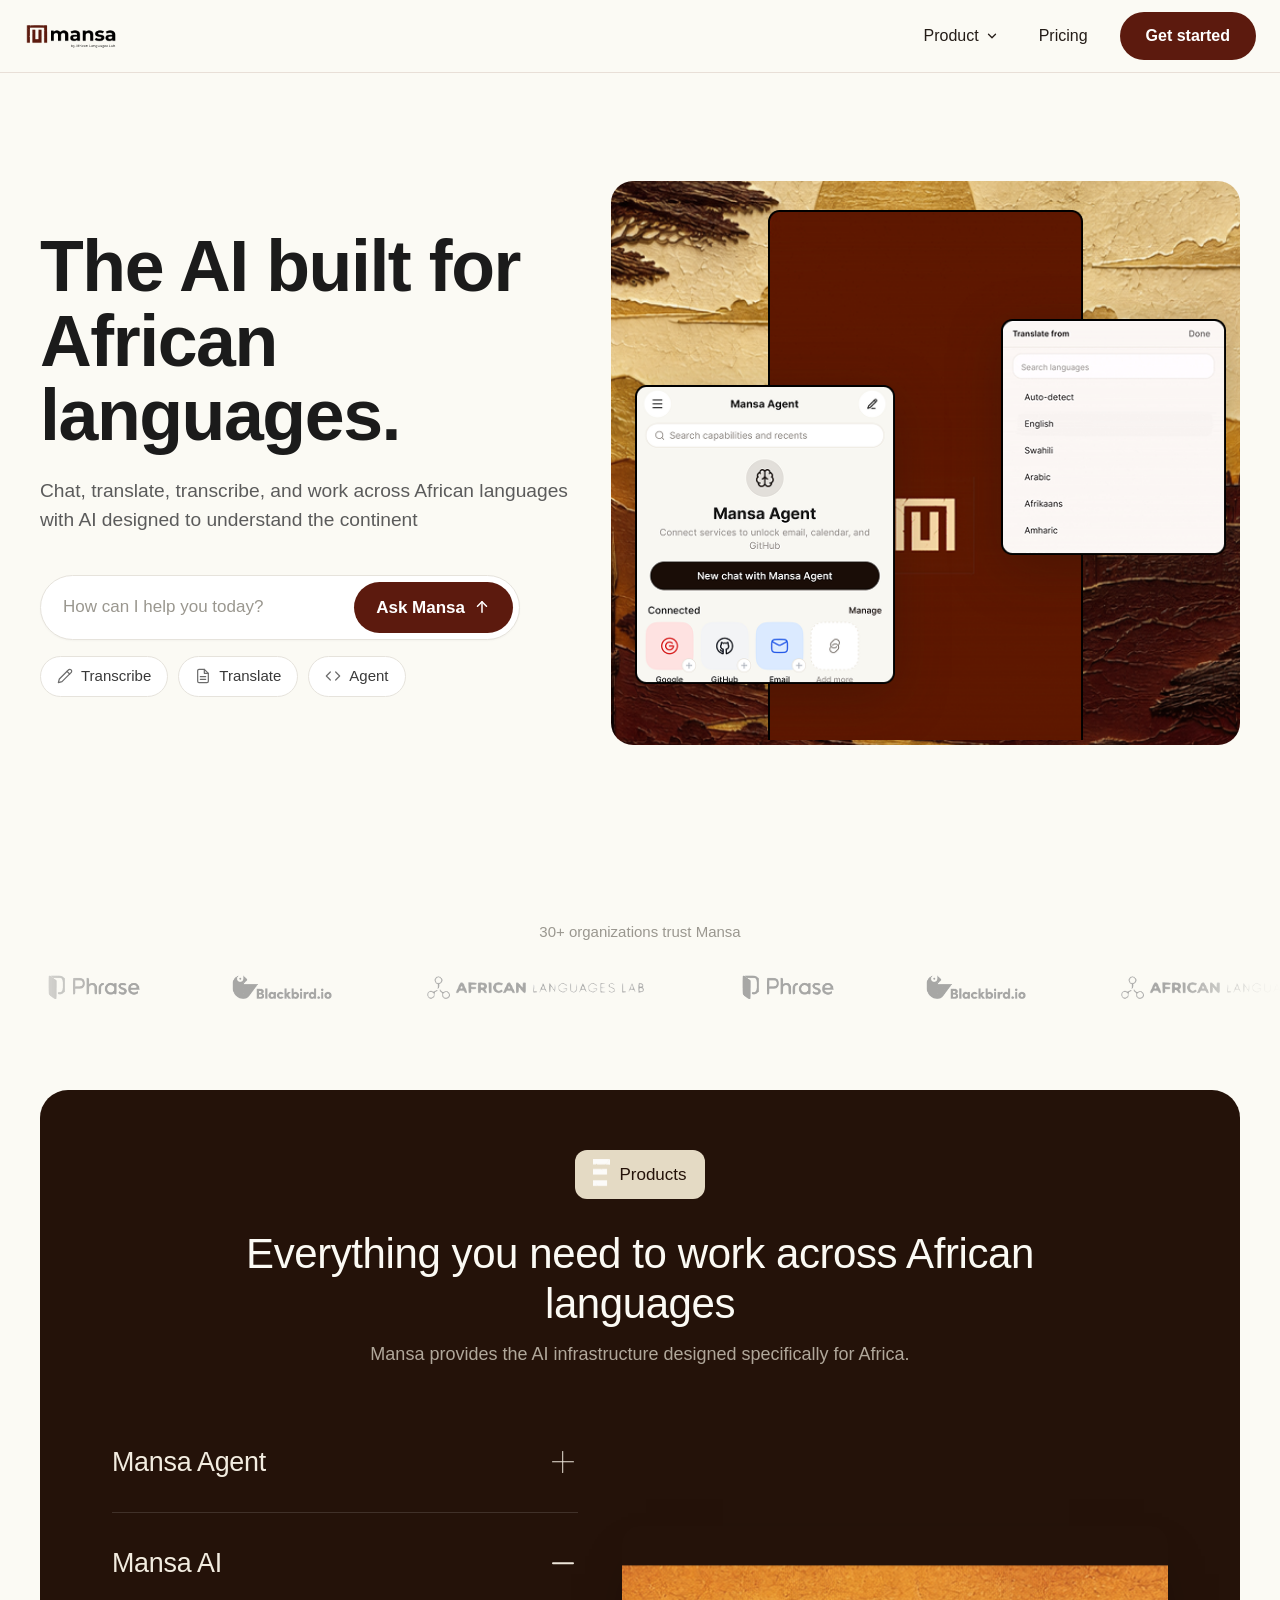
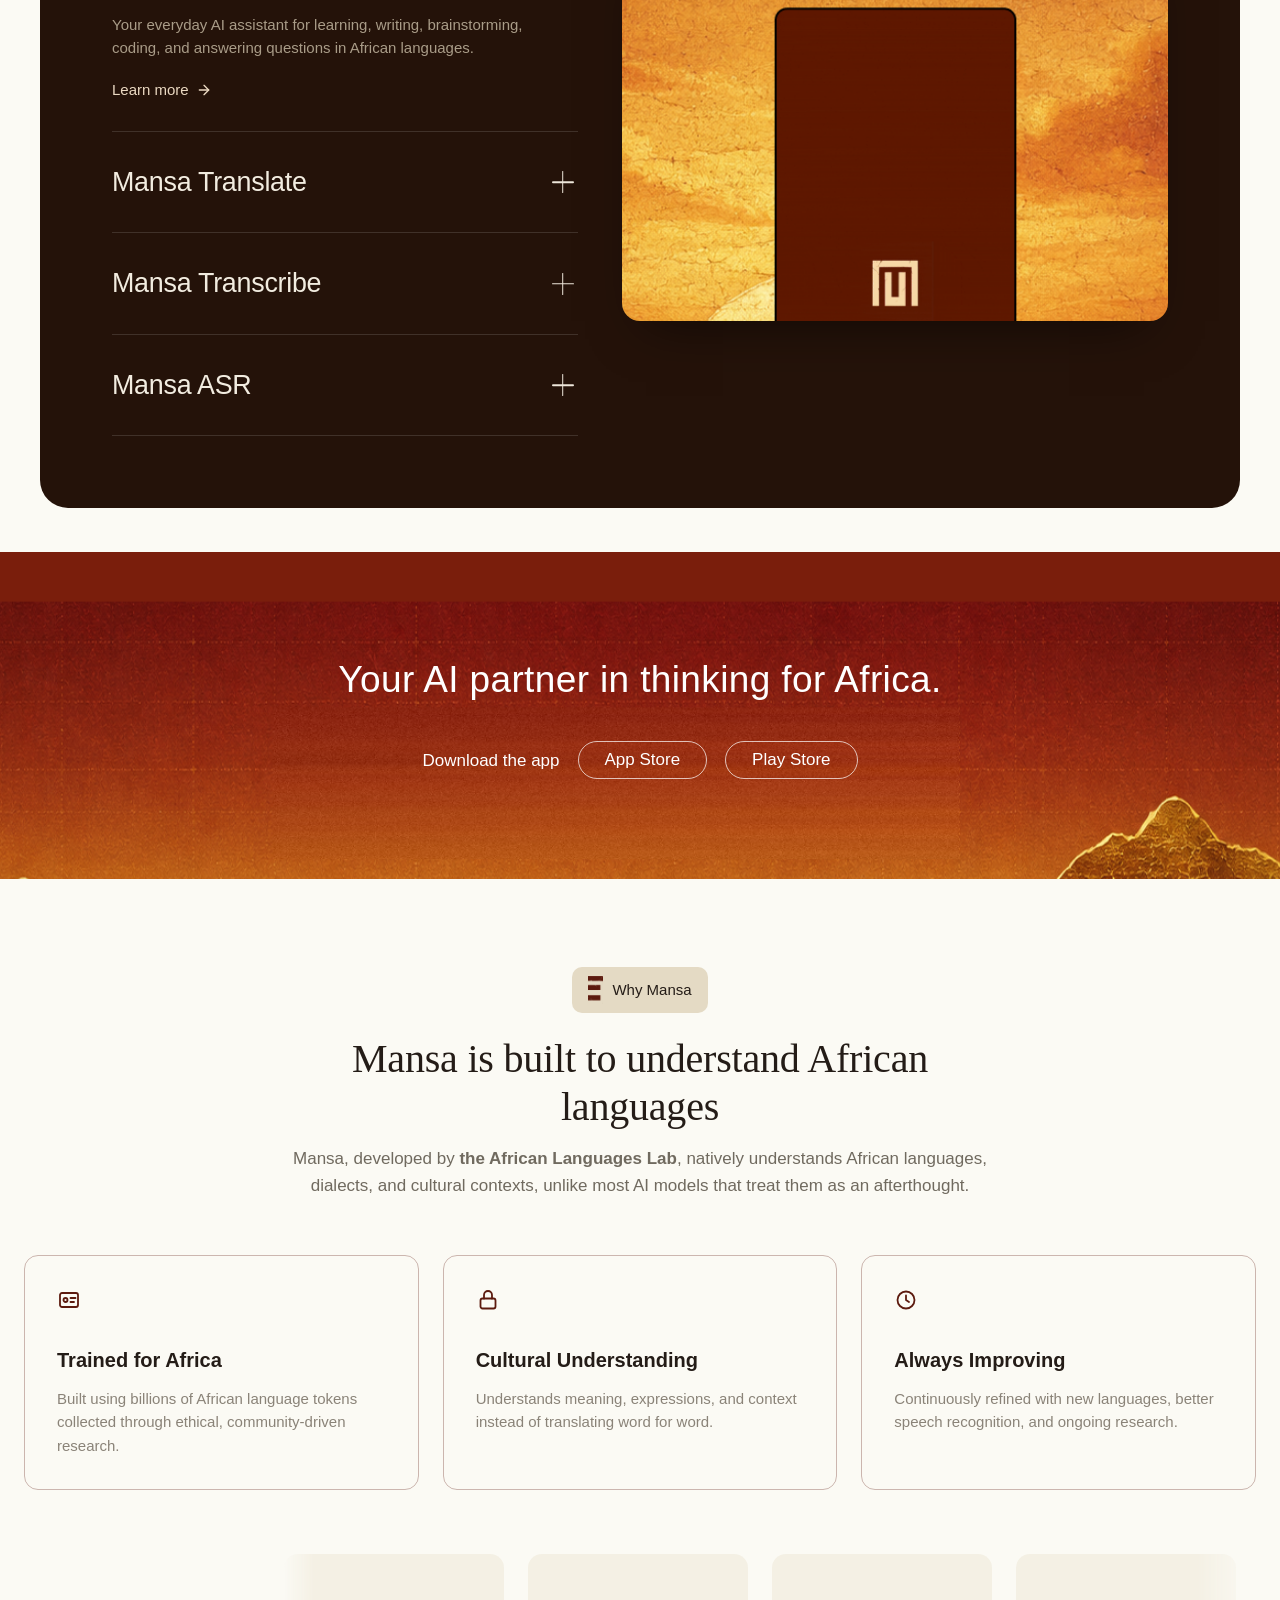
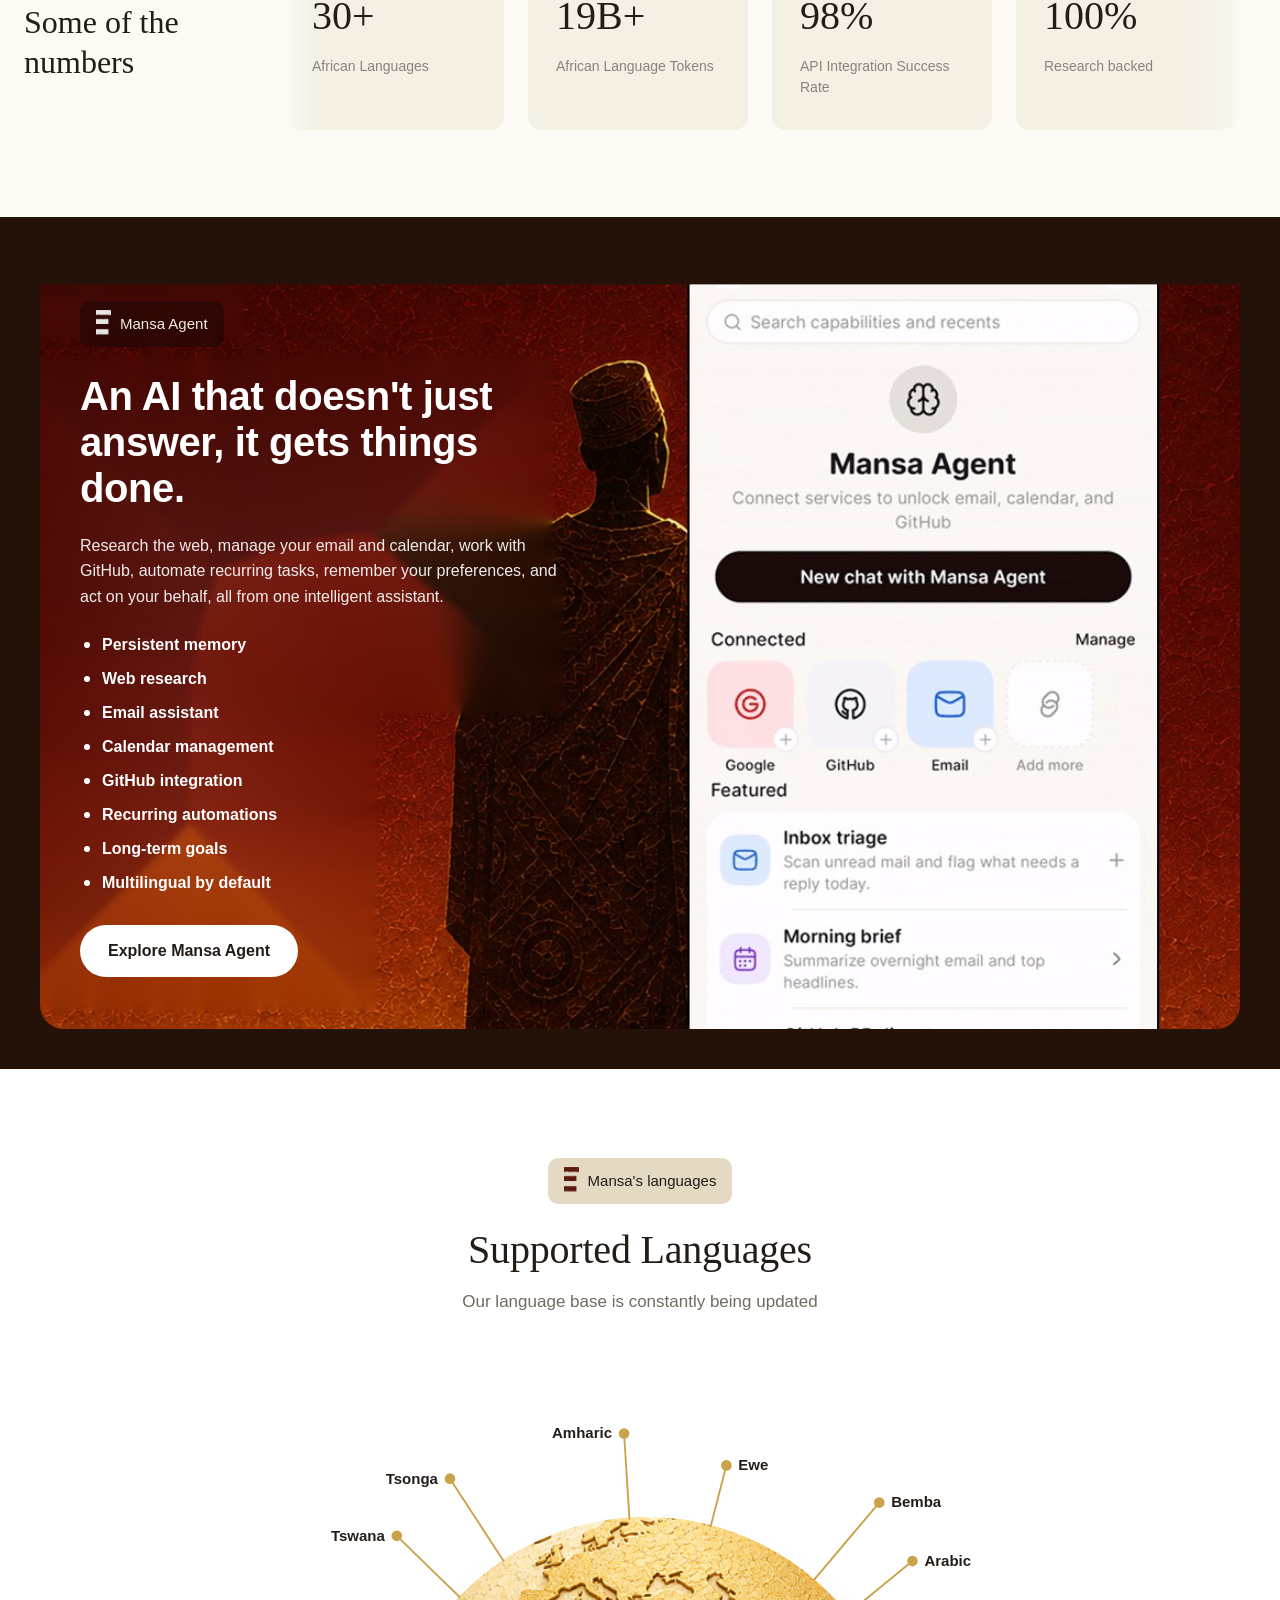
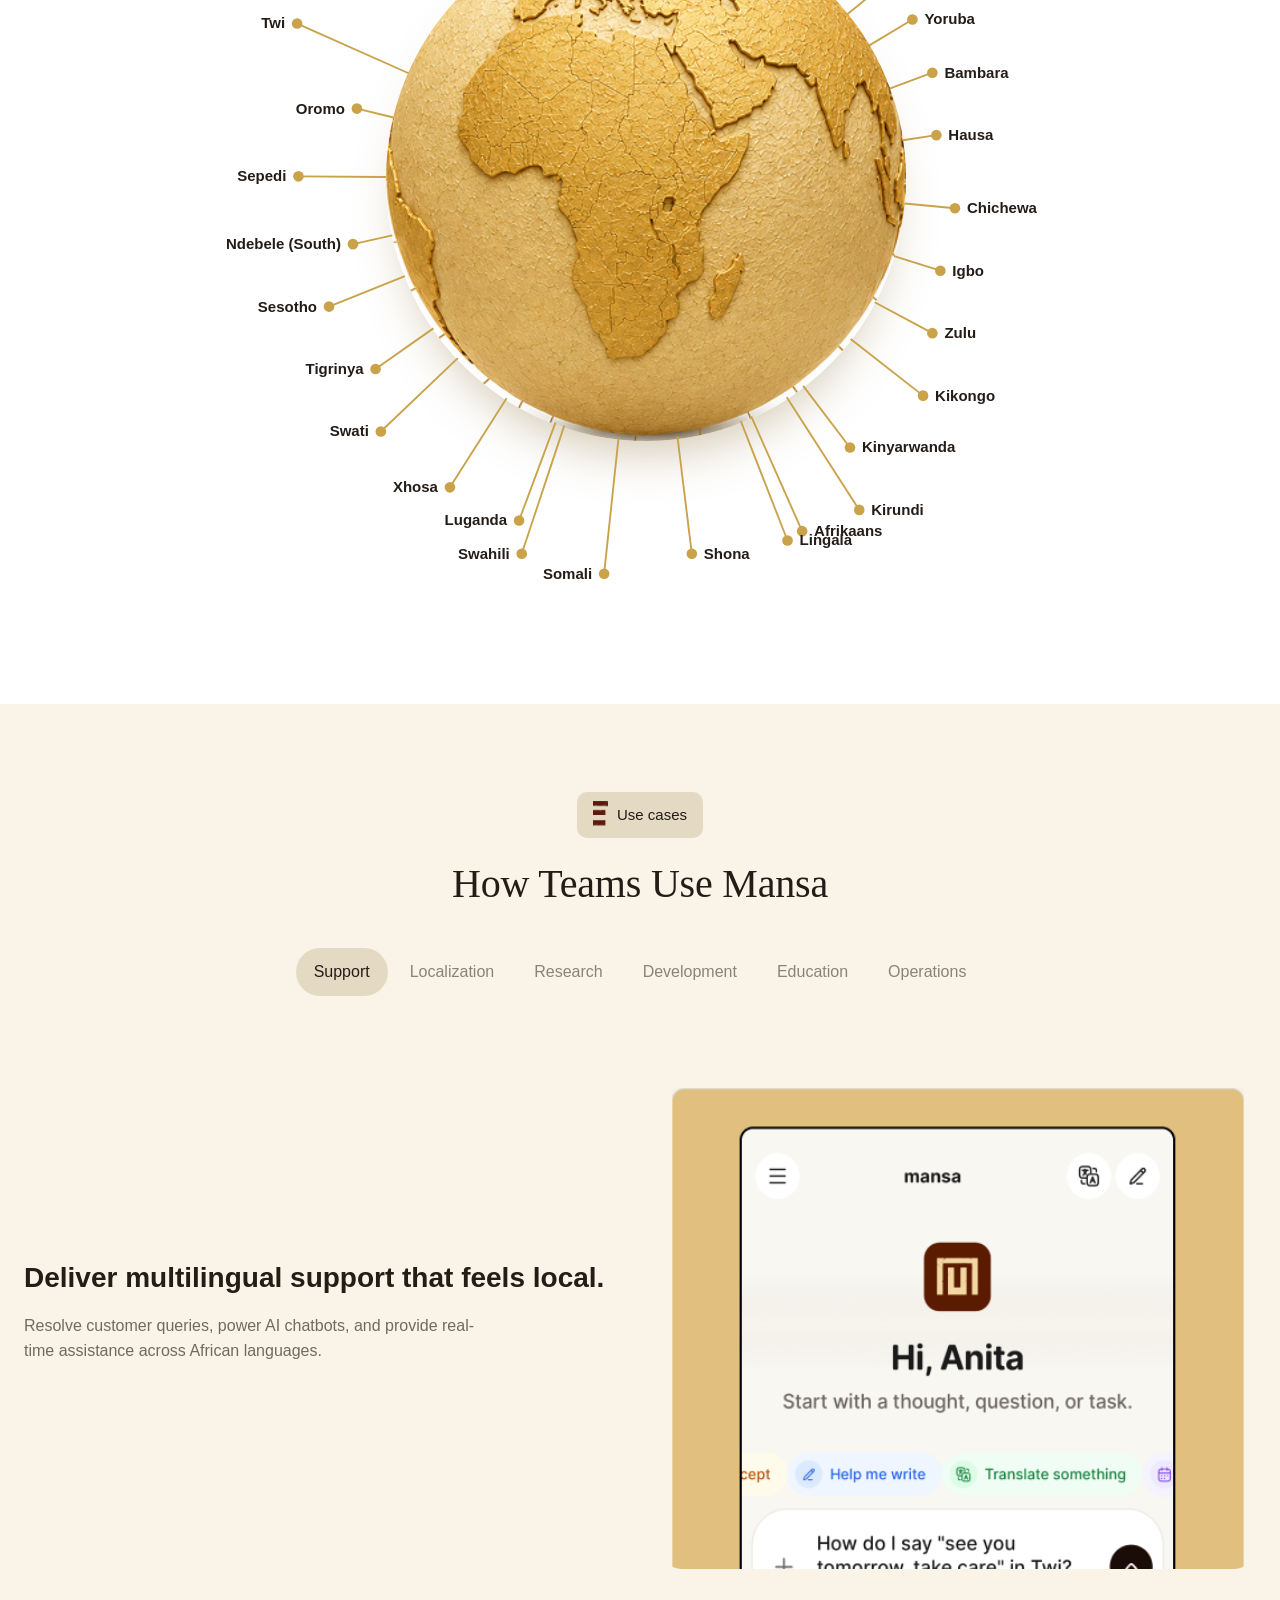
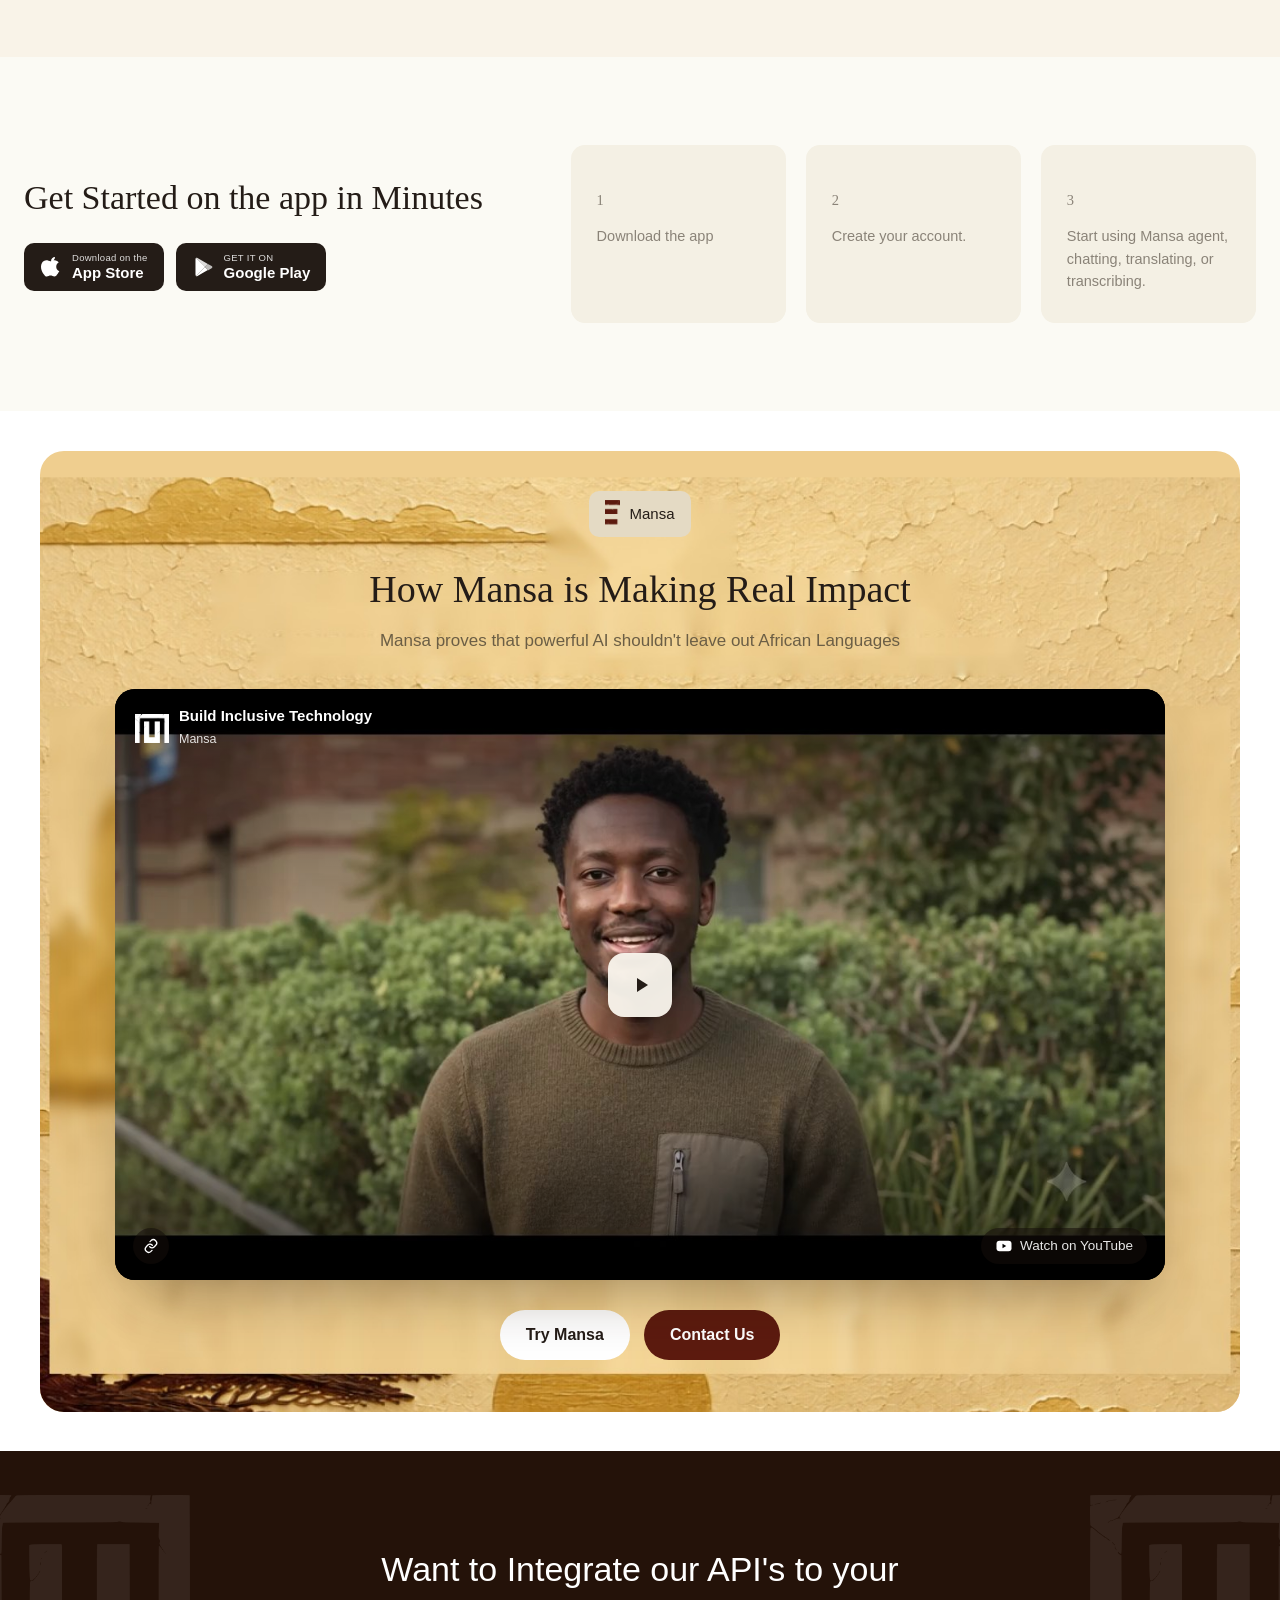
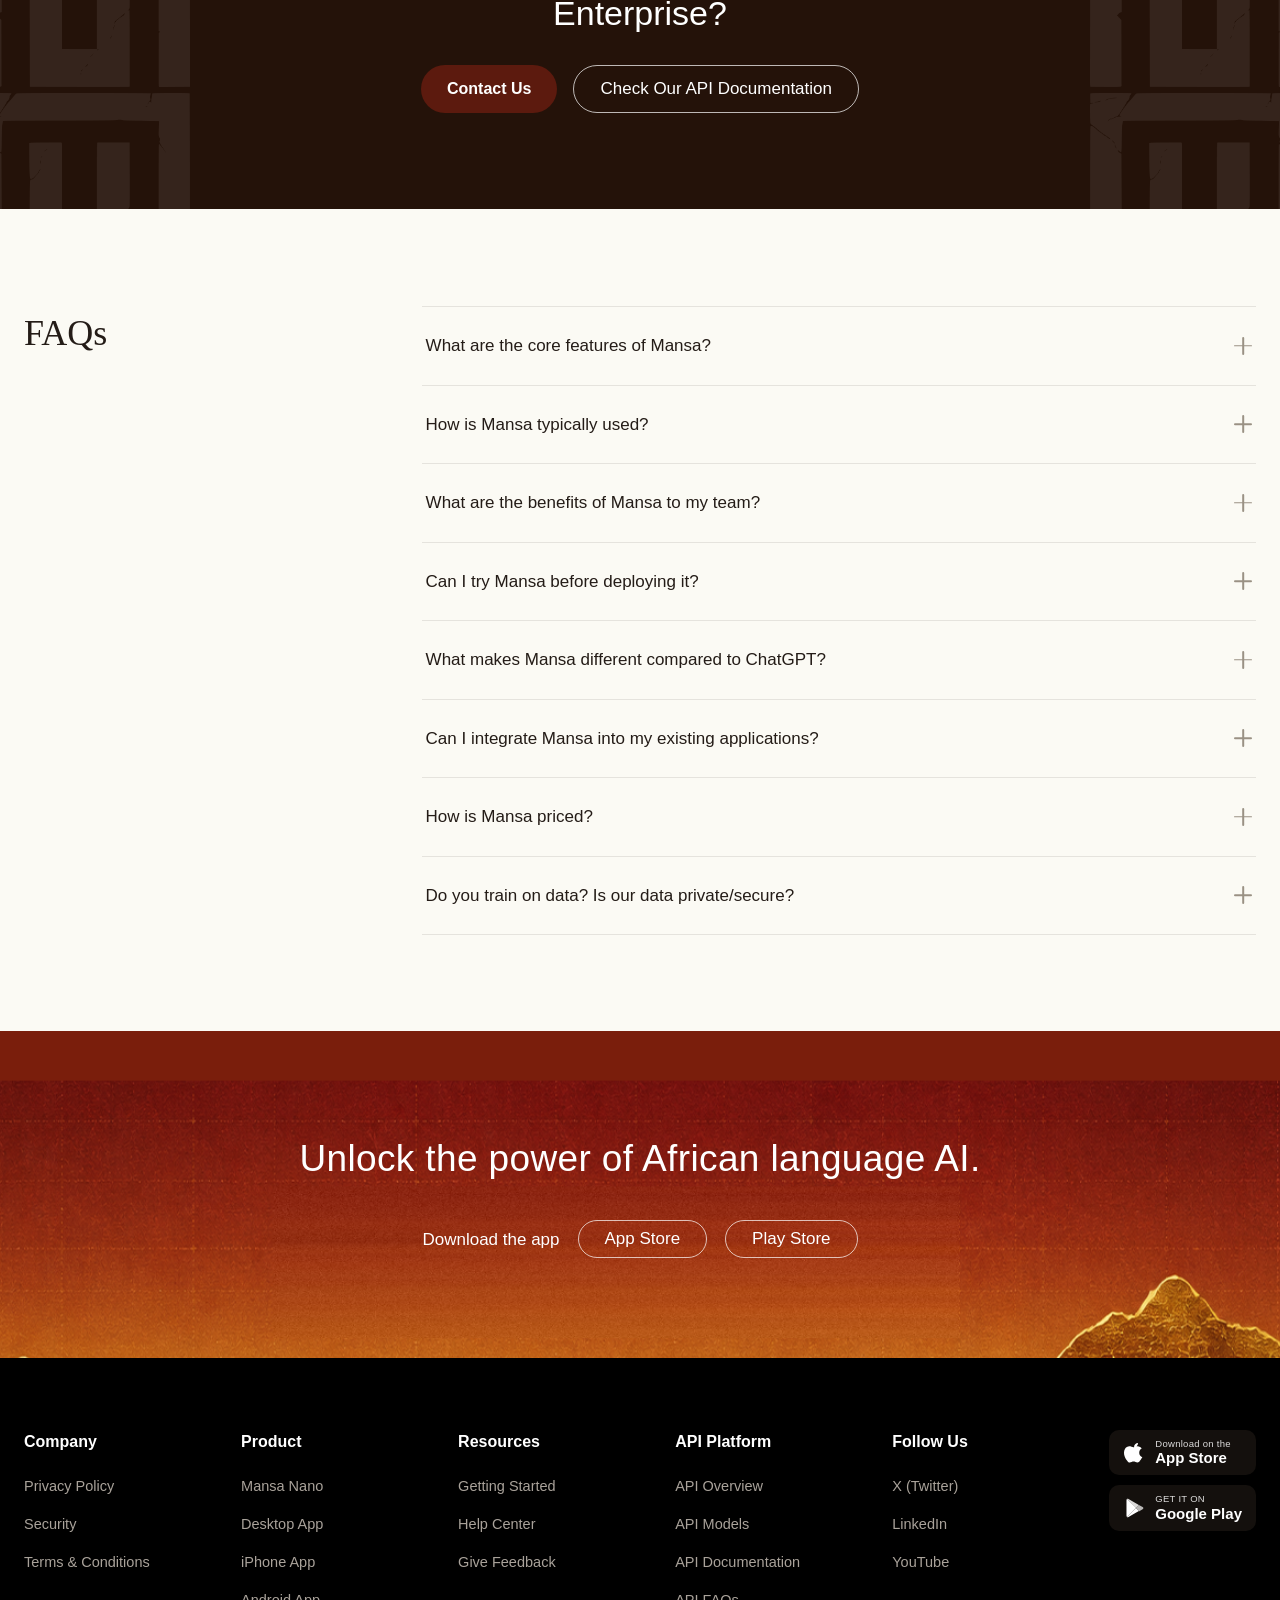
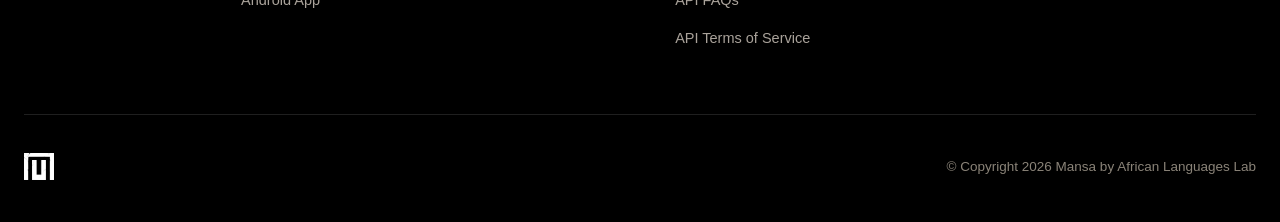
==== commit eeae4a54: "Float the language description over the globe Moves the tapped-language description from below the s" ====
--- a/site/index.html
+++ b/site/index.html
@@ -4,6 +4,9 @@
   <meta charset="UTF-8" />
   <meta name="viewport" content="width=device-width, initial-scale=1.0" />
   <title>Mansa — by African Languages Lab</title>
+  <link rel="icon" href="favicon.ico" sizes="any" />
+  <link rel="icon" type="image/png" href="favicon.png" />
+  <link rel="apple-touch-icon" href="apple-touch-icon.png" />
   <link rel="stylesheet" href="css/styles.css" />
 </head>
 <body>
@@ -455,12 +458,12 @@
           <button type="button" class="lang-item right" data-lang="shona" style="left:55.13%;top:92.54%">Shona</button>
           <button type="button" class="lang-item right" data-lang="lingala" style="left:64.61%;top:90.95%">Lingala</button>
         </div>
-      </div>
-
-      <p class="lang-desc" id="lang-desc" aria-live="polite">
-        <span class="lang-desc-name" id="lang-desc-name"></span>
-        <span class="lang-desc-text" id="lang-desc-text">Tap a language to learn more about it</span>
-      </p>
+
+        <div class="lang-desc" id="lang-desc" aria-live="polite">
+          <span class="lang-desc-name" id="lang-desc-name"></span>
+          <span class="lang-desc-text" id="lang-desc-text"></span>
+        </div>
+      </div>
     </section>
 
     <!-- ===== How Teams Use Mansa ===== -->
--- a/site/css/styles.css
+++ b/site/css/styles.css
@@ -2469,30 +2469,42 @@
   .reveal { opacity: 1; transform: none; transition: none; }
 }
 
-/* ----- Supported Languages: tapped-language description ----- */
+/* ----- Supported Languages: tapped-language card, floating over the globe ----- */
 .lang-desc {
-  max-width: 640px;
-  margin: 26px auto 0;
-  padding: 0 24px;
+  position: absolute;
+  left: 50.6%;                 /* centre of the globe within the stage */
+  top: 47.8%;
+  z-index: 3;
+  width: clamp(190px, 42%, 330px);
+  padding: 15px 18px;
+  border-radius: 16px;
   text-align: center;
-  font-size: clamp(15px, 1.6vw, 17px);
-  line-height: 1.55;
+  background: rgba(255, 252, 245, 0.78);
+  -webkit-backdrop-filter: blur(12px) saturate(150%);
+          backdrop-filter: blur(12px) saturate(150%);
+  border: 1px solid rgba(92, 26, 14, 0.14);
+  box-shadow: 0 20px 44px -20px rgba(41, 18, 10, 0.55);
+  pointer-events: none;        /* never blocks the labels/dots underneath */
+  opacity: 0;
+  visibility: hidden;
+  transform: translate(-50%, -50%) scale(.94);
+  transition: opacity .25s var(--ease), transform .25s var(--ease), visibility .25s;
+}
+.lang-desc.has-lang {
+  opacity: 1;
+  visibility: visible;
+  transform: translate(-50%, -50%) scale(1);
+}
+.lang-desc-name {
+  display: block;
+  font-weight: 700;
+  font-size: clamp(14px, 1.4vw, 16px);
+  color: var(--maroon);
+  margin-bottom: 5px;
+}
+.lang-desc-text {
+  display: block;
+  font-size: clamp(12px, 1.15vw, 13.5px);
+  line-height: 1.45;
   color: var(--ink-soft);
-  min-height: 2.6em;
-  transition: color .25s var(--ease);
-}
-.lang-desc-name {
-  font-weight: 700;
-  color: var(--maroon);
-}
-.lang-desc-name:not(:empty) { margin-right: 8px; }
-.lang-desc-name:not(:empty)::after {
-  content: "—";
-  margin-left: 8px;
-  color: var(--ink-soft);
-  font-weight: 400;
-}
-.lang-desc:not(.has-lang) .lang-desc-text {
-  opacity: .62;
-  font-style: italic;
-}
+}
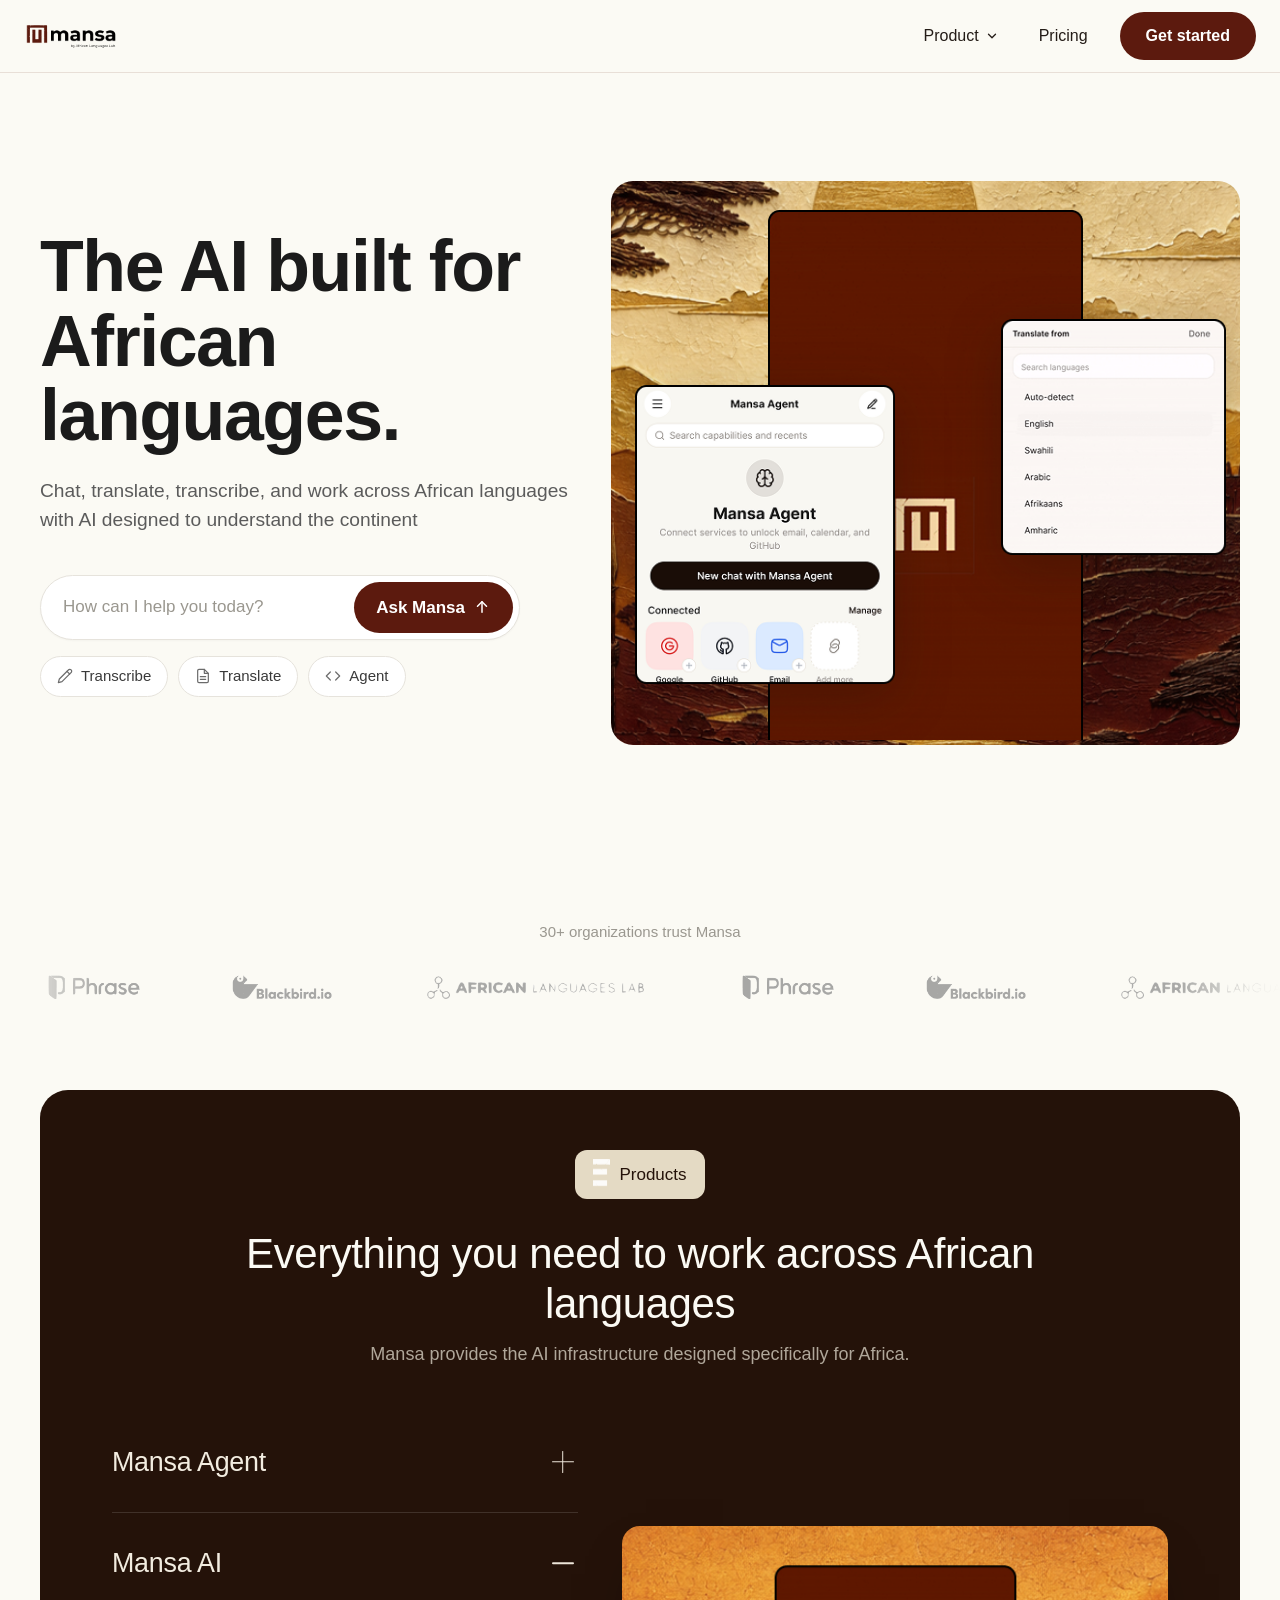
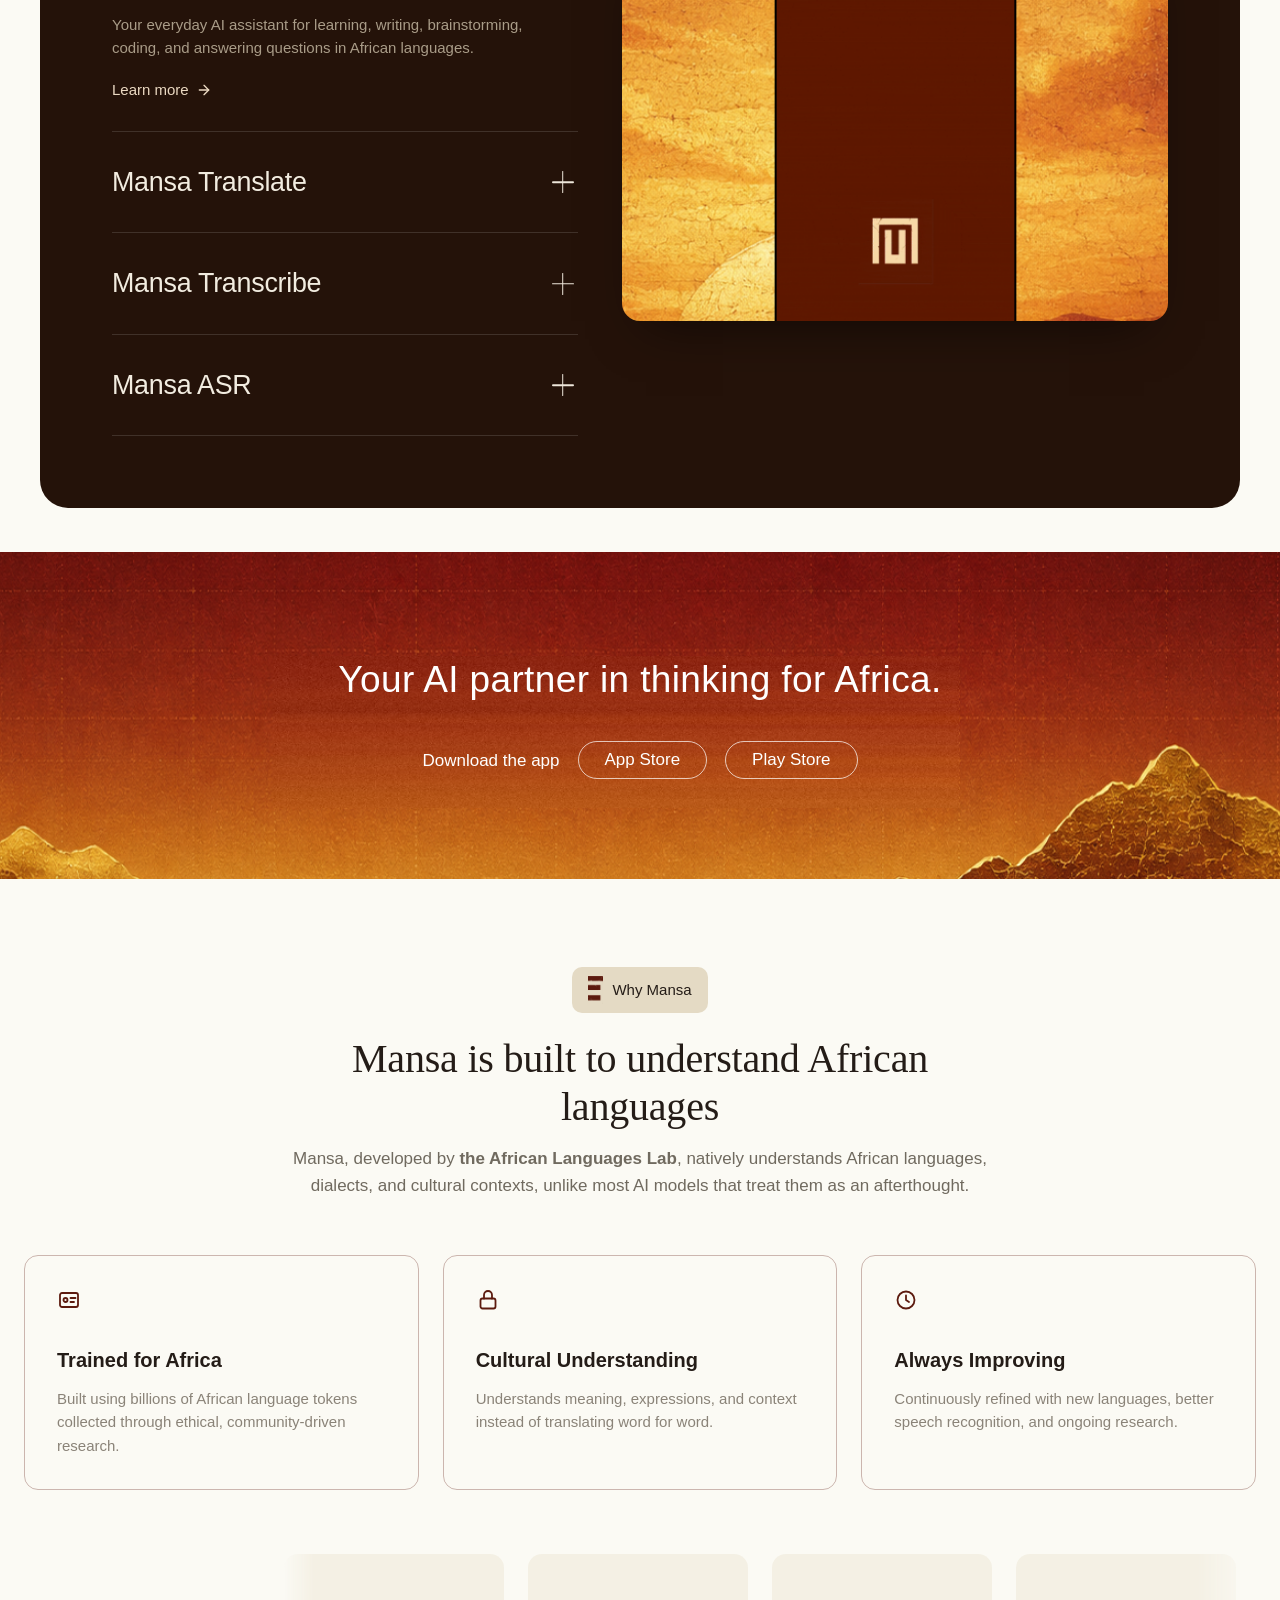
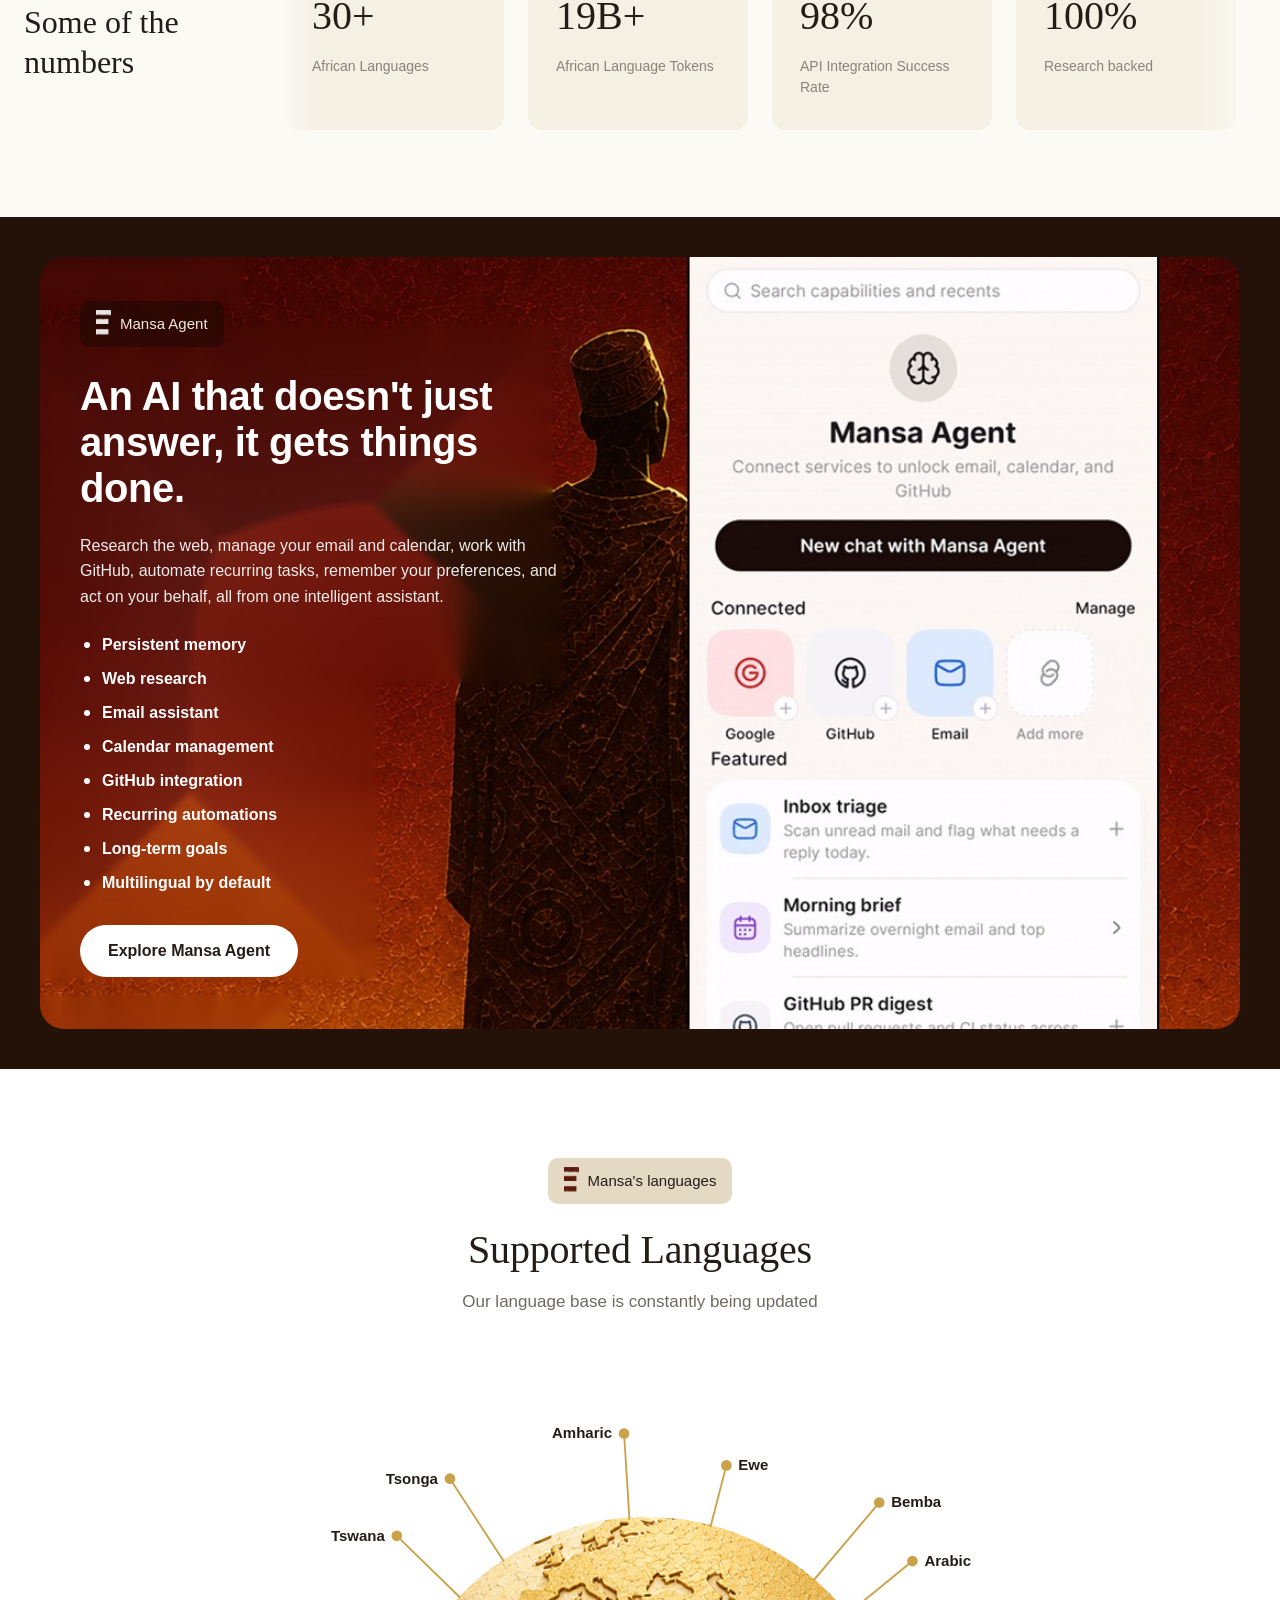
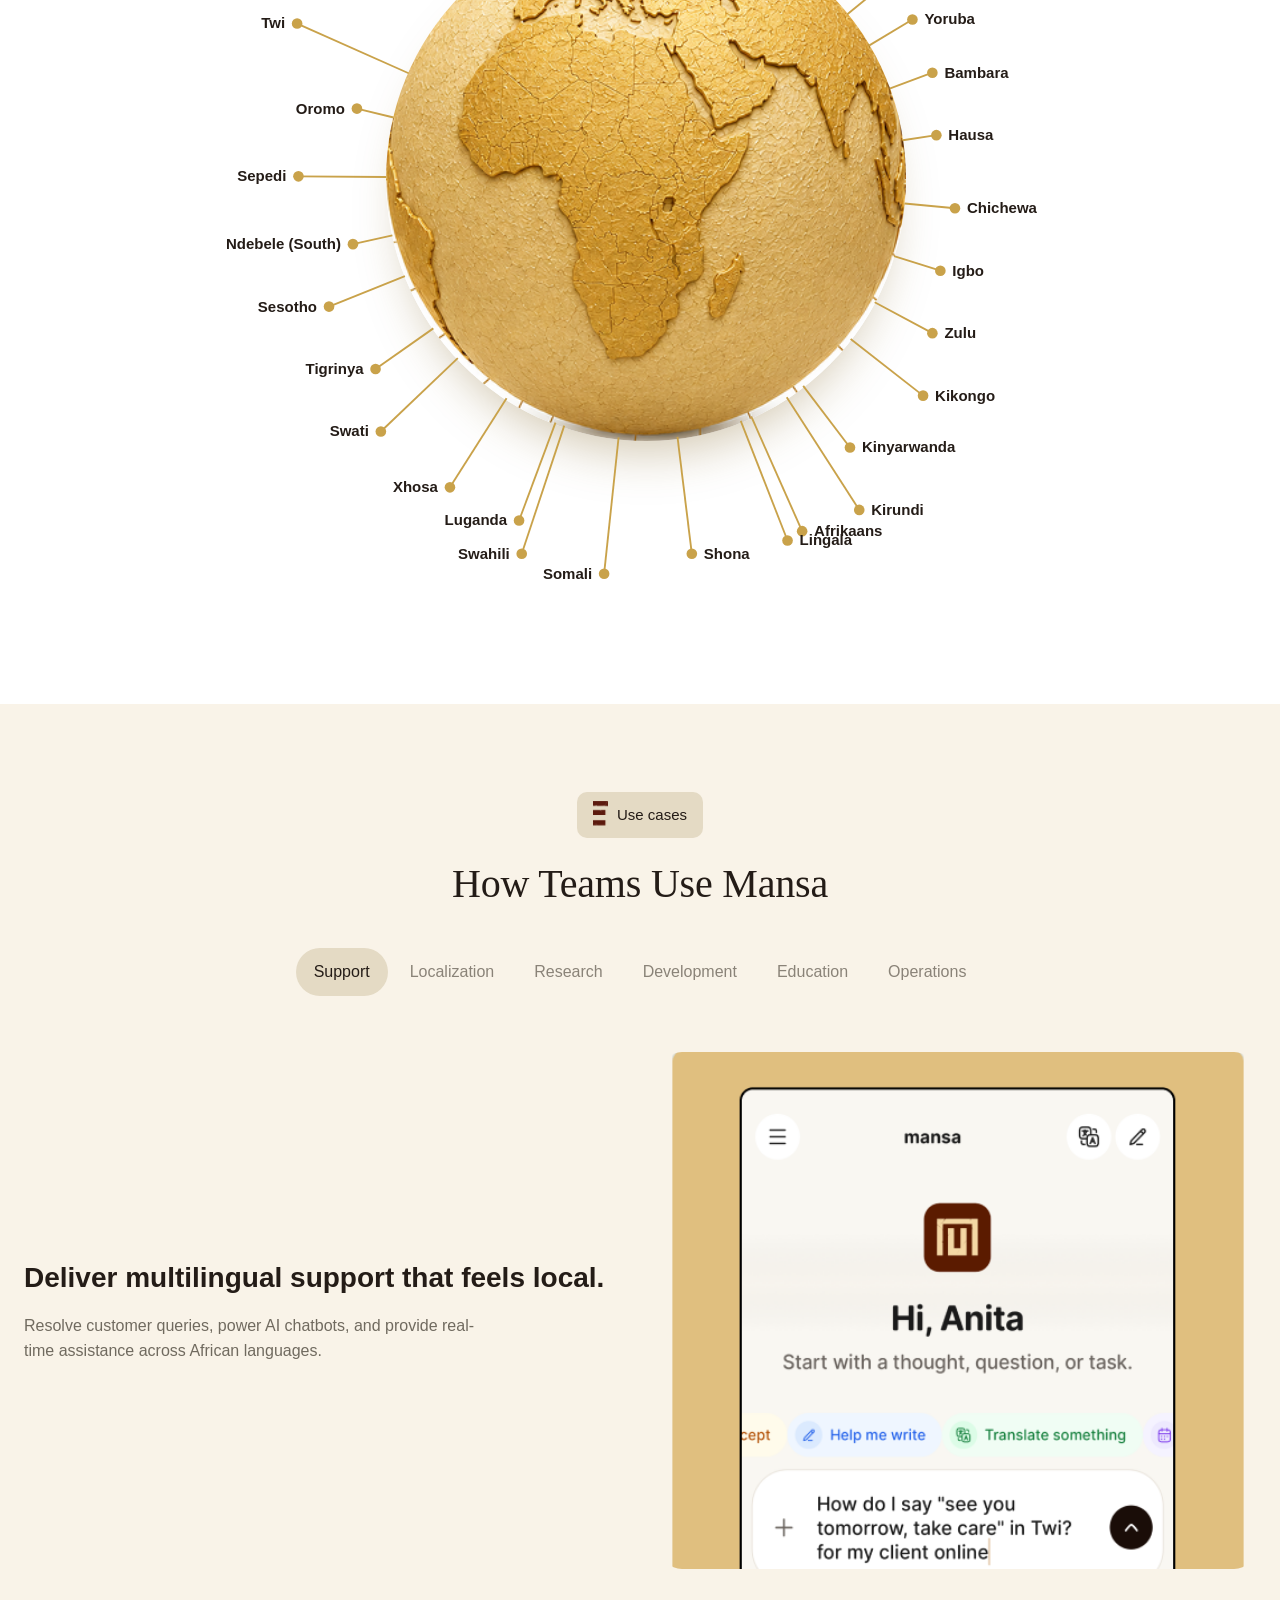
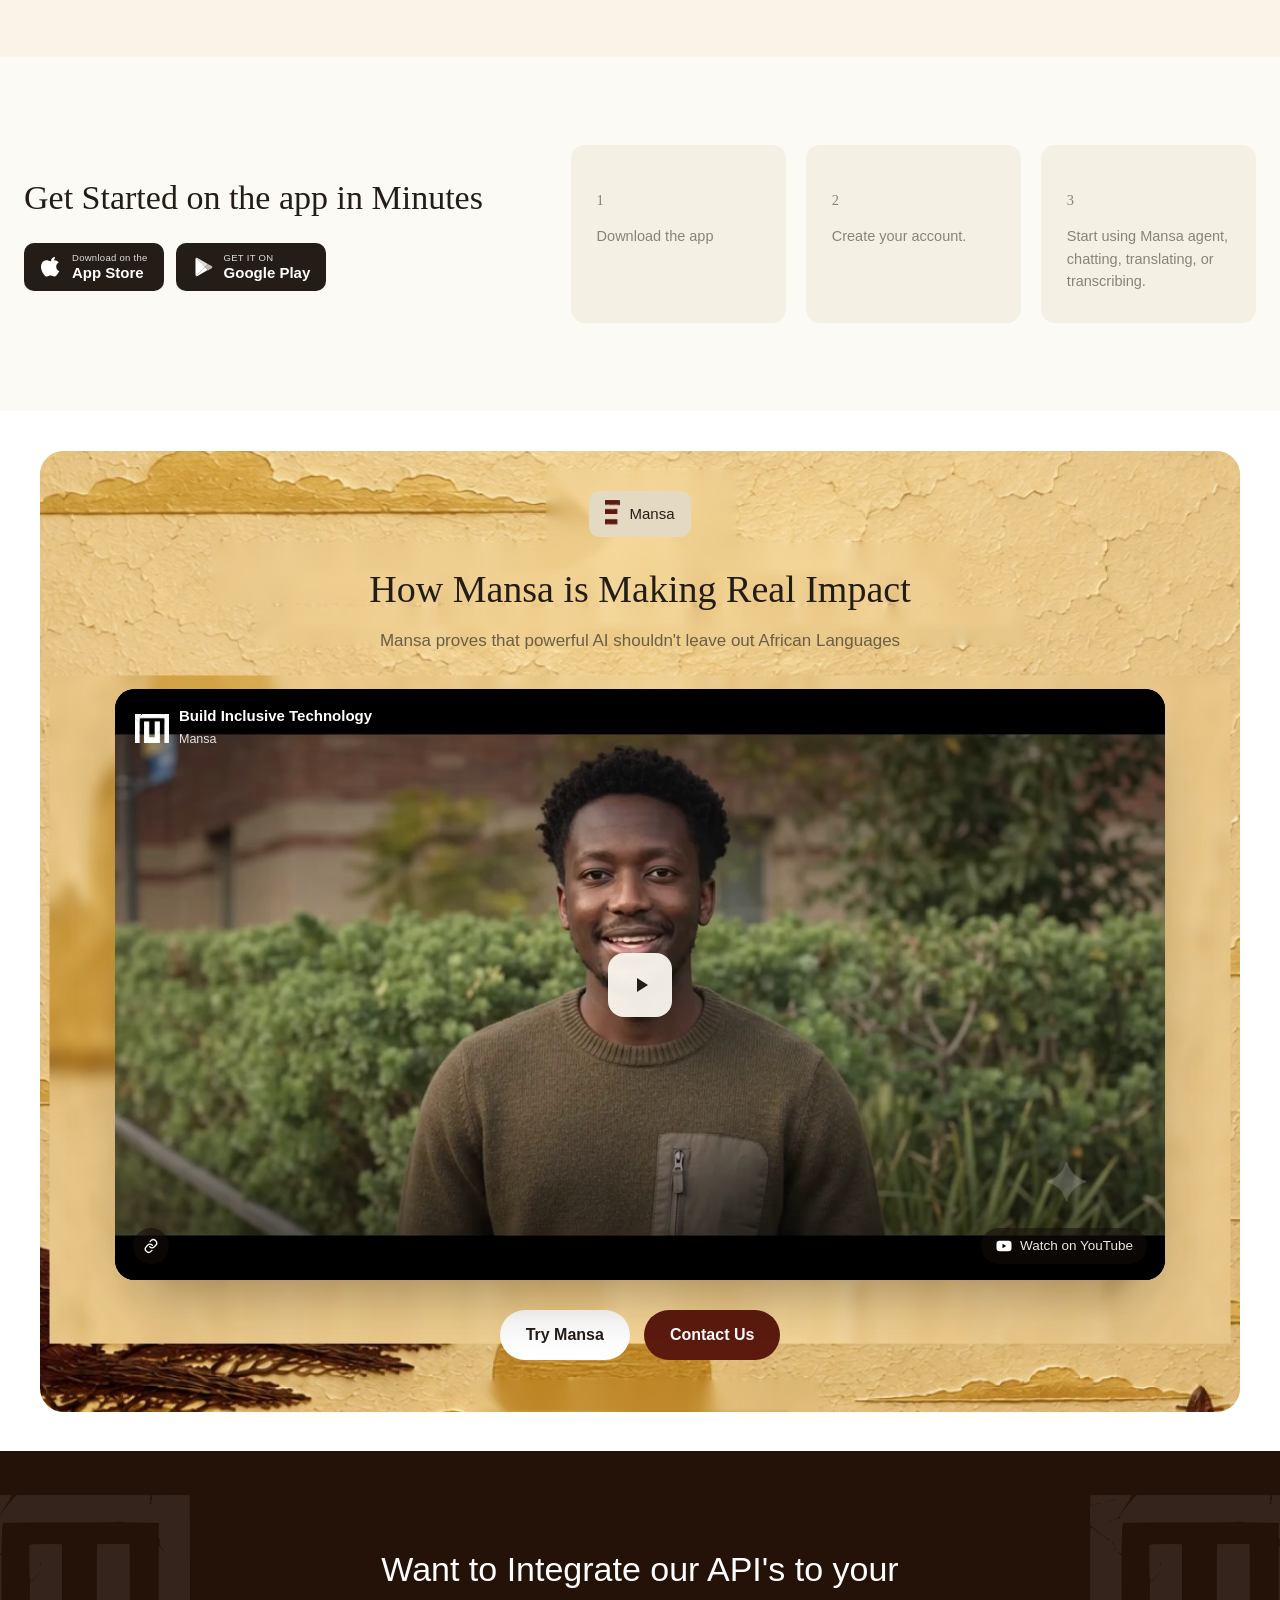
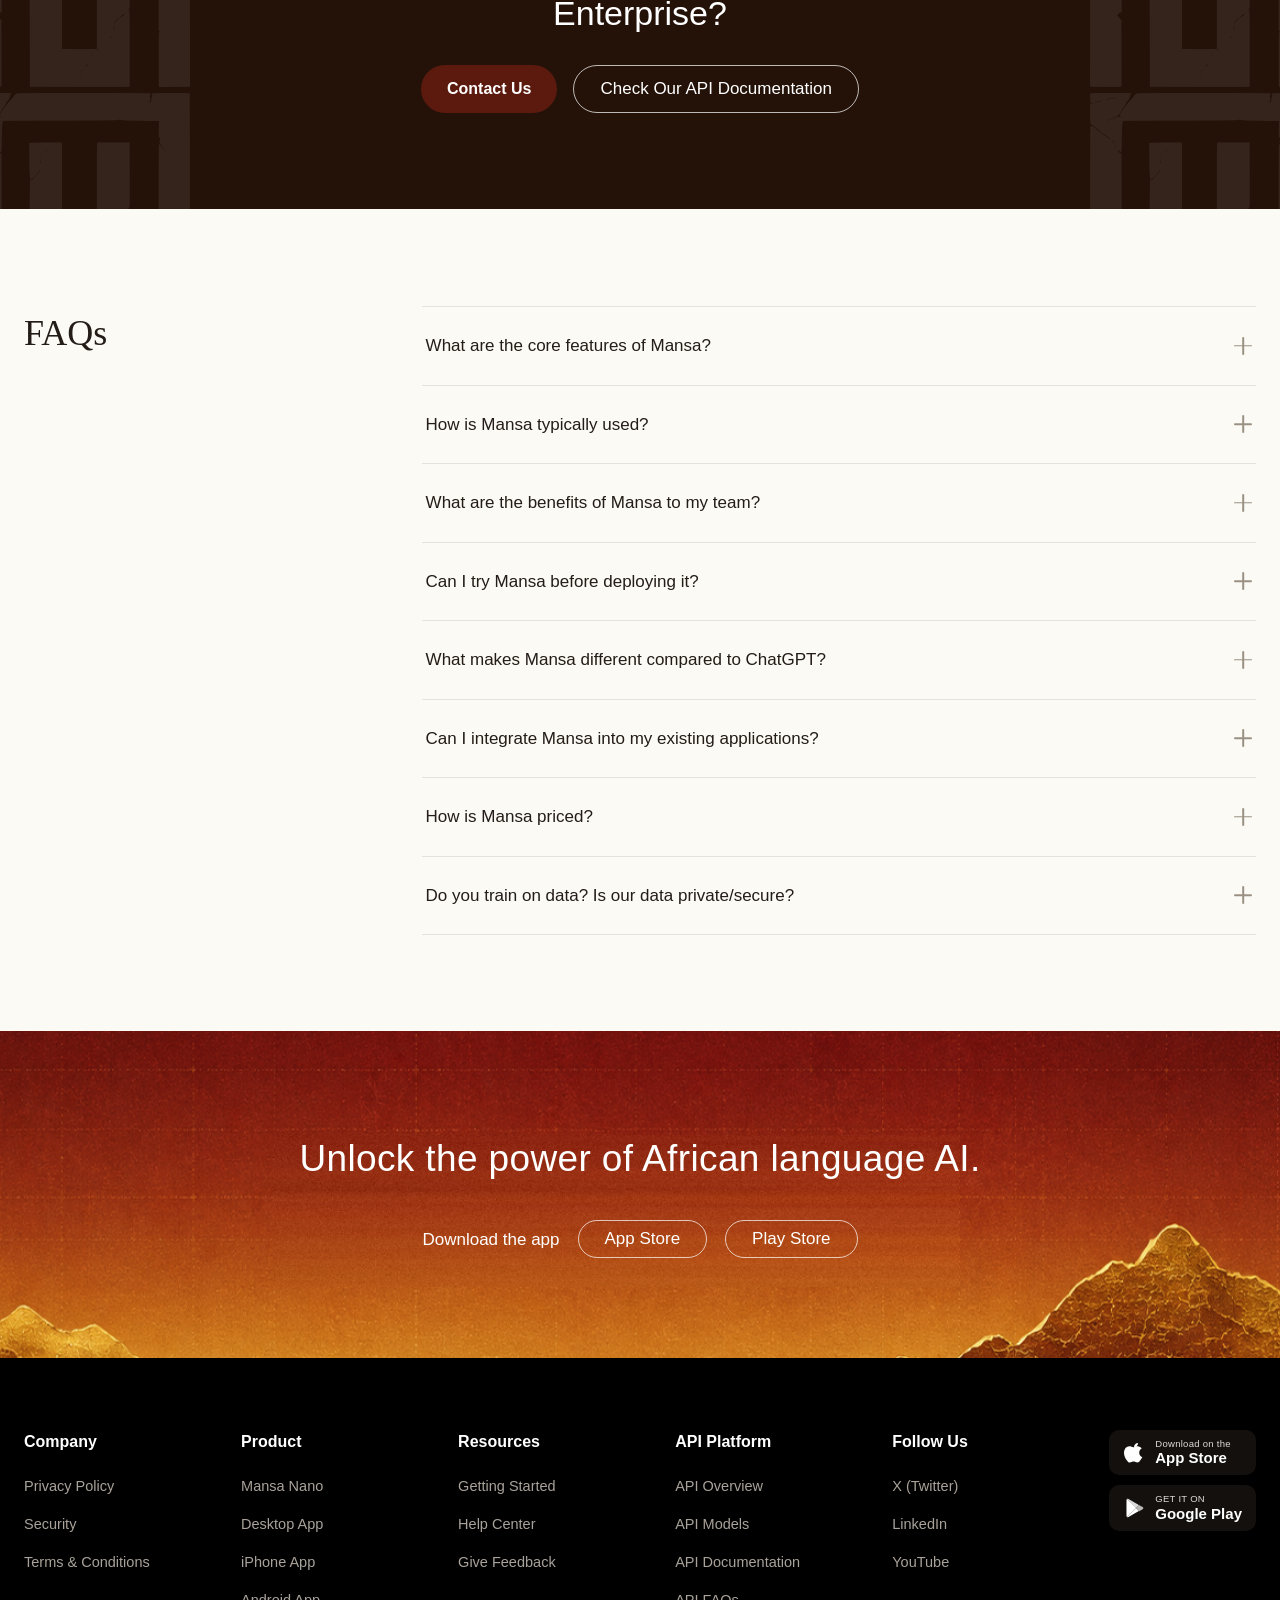
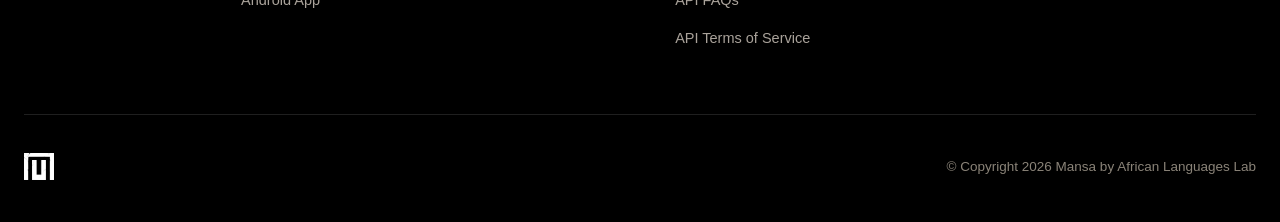
==== commit f5e3e11d: "Prepare the site for deployment Gets the static site in site/ deploy-ready and wires up automatic pu" ====
--- a/site/index.html
+++ b/site/index.html
@@ -4,6 +4,19 @@
   <meta charset="UTF-8" />
   <meta name="viewport" content="width=device-width, initial-scale=1.0" />
   <title>Mansa — by African Languages Lab</title>
+  <meta name="description" content="Mansa is the AI platform built for African languages — chat, translate, transcribe, and automate work across 30+ languages with AI designed to understand the continent." />
+  <link rel="canonical" href="https://african-languages-lab-ai.github.io/mansa-site/" />
+  <meta property="og:type" content="website" />
+  <meta property="og:site_name" content="Mansa" />
+  <meta property="og:title" content="The AI built for African languages" />
+  <meta property="og:description" content="Mansa is the AI platform built for African languages — chat, translate, transcribe, and automate work across 30+ languages with AI designed to understand the continent." />
+  <meta property="og:url" content="https://african-languages-lab-ai.github.io/mansa-site/" />
+  <meta property="og:image" content="https://african-languages-lab-ai.github.io/mansa-site/images/social-card.jpg" />
+  <meta name="twitter:card" content="summary_large_image" />
+  <meta name="twitter:title" content="The AI built for African languages" />
+  <meta name="twitter:description" content="Mansa is the AI platform built for African languages — chat, translate, transcribe, and automate work across 30+ languages with AI designed to understand the continent." />
+  <meta name="twitter:image" content="https://african-languages-lab-ai.github.io/mansa-site/images/social-card.jpg" />
+  <meta name="theme-color" content="#5C1A0E" />
   <link rel="icon" href="favicon.ico" sizes="any" />
   <link rel="icon" type="image/png" href="favicon.png" />
   <link rel="apple-touch-icon" href="apple-touch-icon.png" />
--- a/site/css/styles.css
+++ b/site/css/styles.css
@@ -482,7 +482,9 @@
 .cta {
   position: relative;
   overflow: hidden;
-  background-color: #7a1e0c;
+  /* Matches the top and bottom edge colours of cta-bg.png, so if the parallax
+     layer is ever a sub-pixel short there is no contrasting strip to see. */
+  background: linear-gradient(180deg, #6F120D 0%, #B67B3E 100%);
 }
 .cta-bg-img {
   position: absolute;
@@ -2120,7 +2122,10 @@
    Mansa AI page
    ============================================================ */
 .ai-hero,
-.ai-cta { position: relative; overflow: hidden; background: #241209; }
+.ai-cta { position: relative; overflow: hidden; }
+/* Fallbacks match each image's own top/bottom edge colours — see the note on .cta */
+.ai-hero { background: linear-gradient(180deg, #B72204 0%, #2E1D15 100%); }
+.ai-cta  { background: linear-gradient(180deg, #3A1005 0%, #000000 100%); }
 
 .ai-hero-bg,
 .ai-cta-bg {
@@ -2508,3 +2513,8 @@
   line-height: 1.45;
   color: var(--ink-soft);
 }
+
+/* The [hidden] attribute is only a UA-stylesheet `display:none`, so any author
+   rule that sets display (e.g. .au-grid{display:grid}) silently beats it and
+   leaves "hidden" tab panels on screen. Make it stick site-wide. */
+[hidden] { display: none !important; }
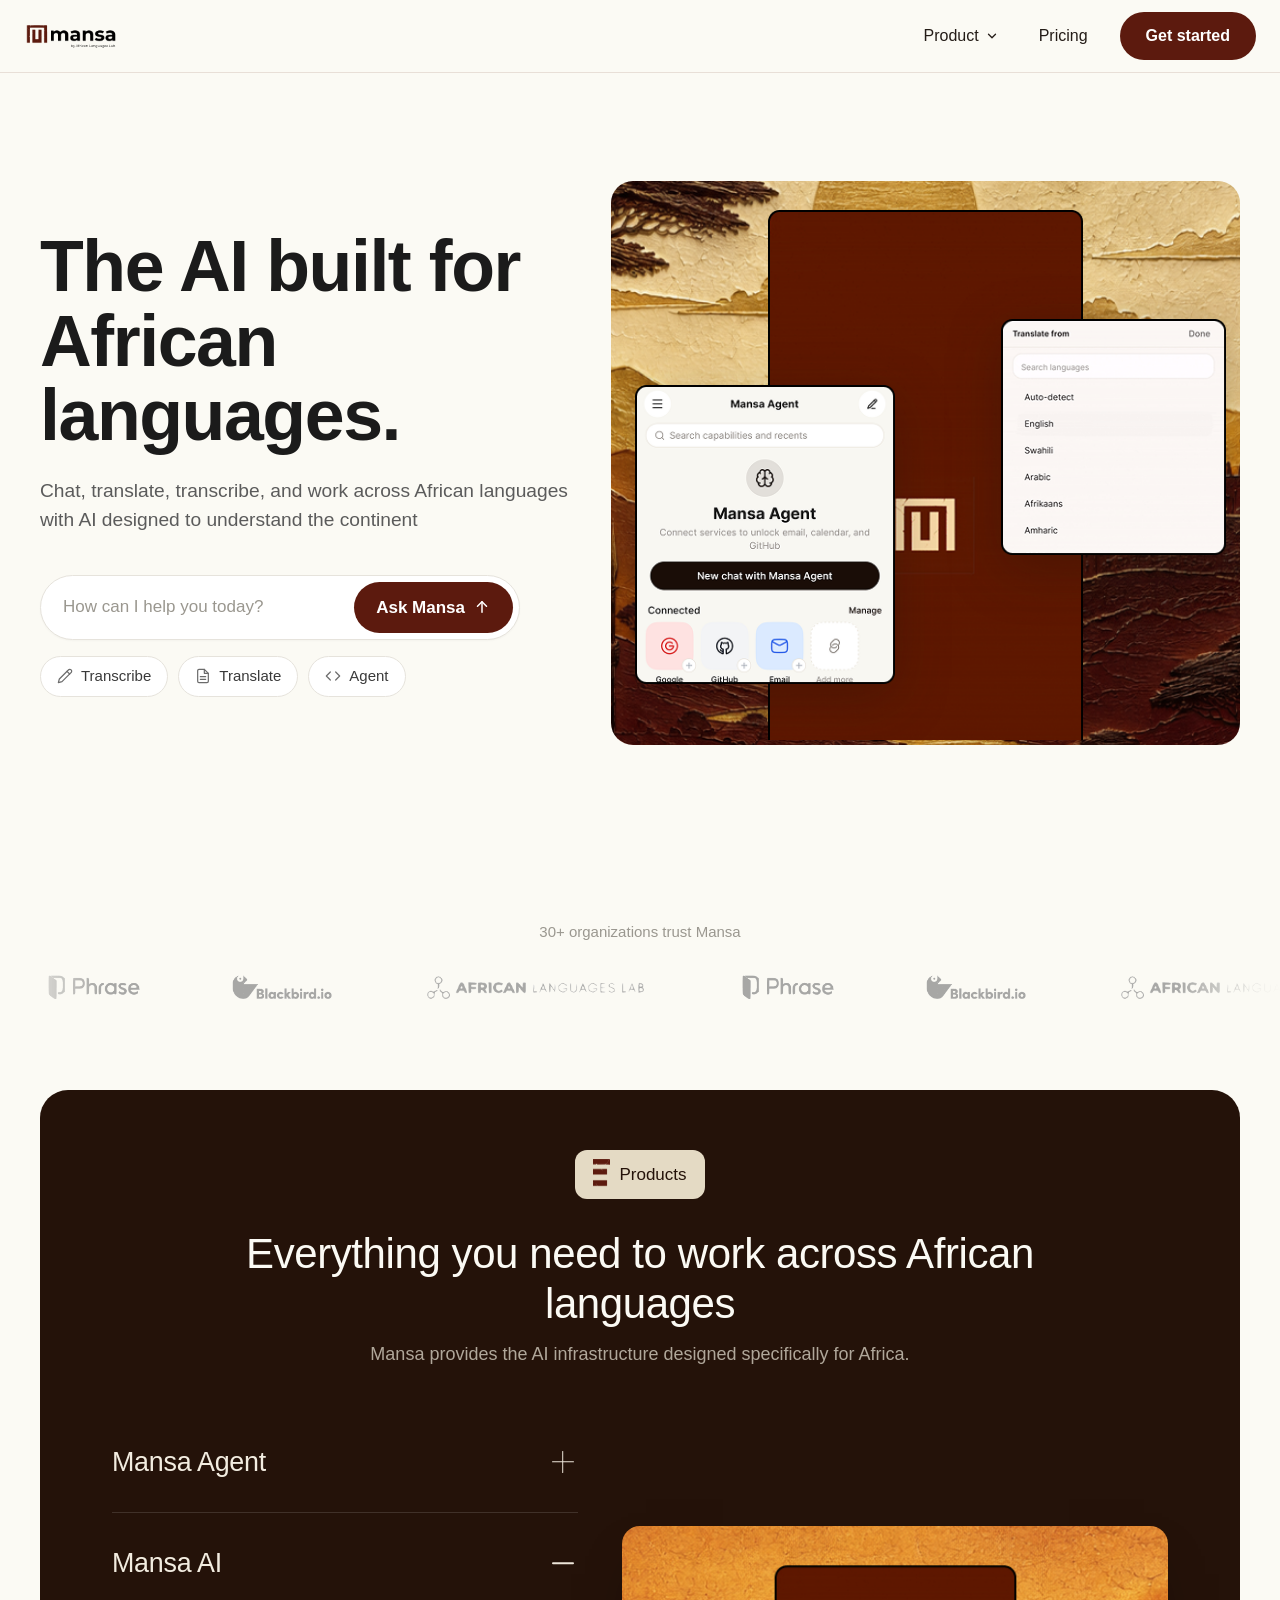
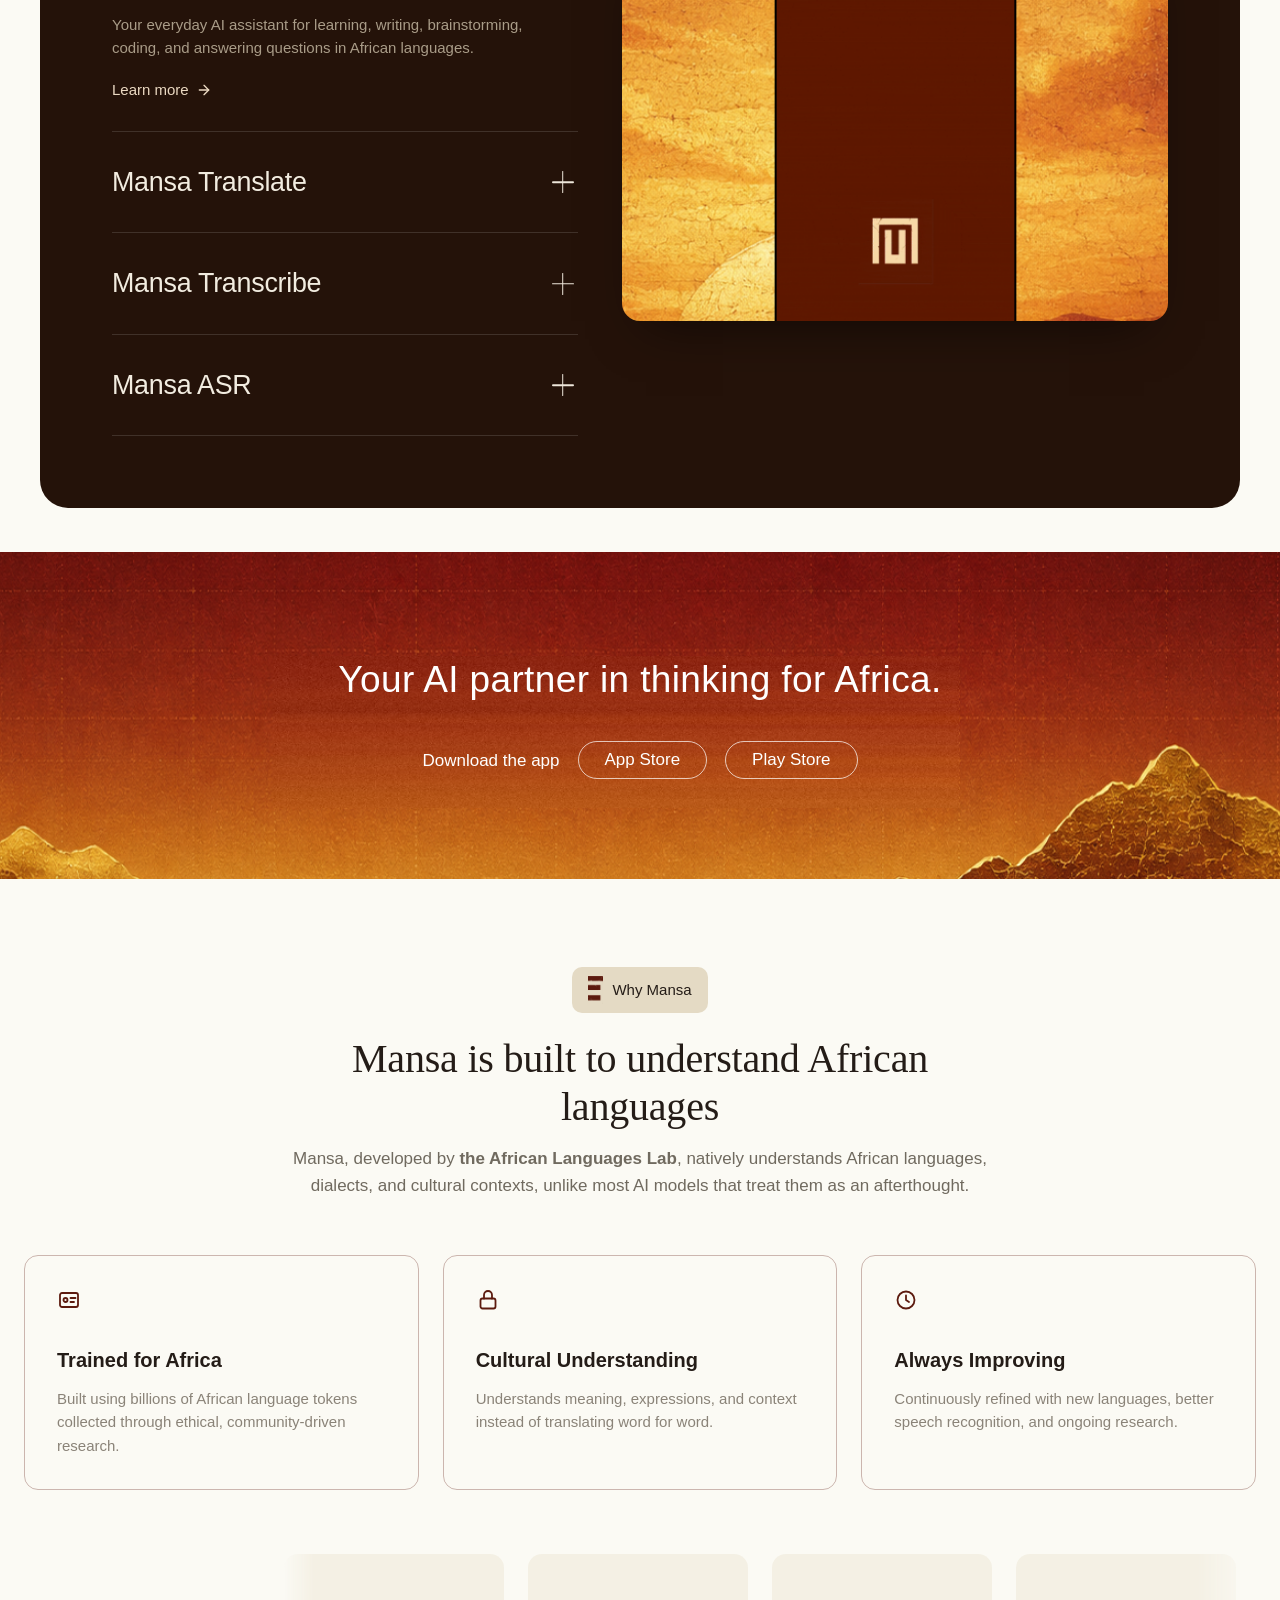
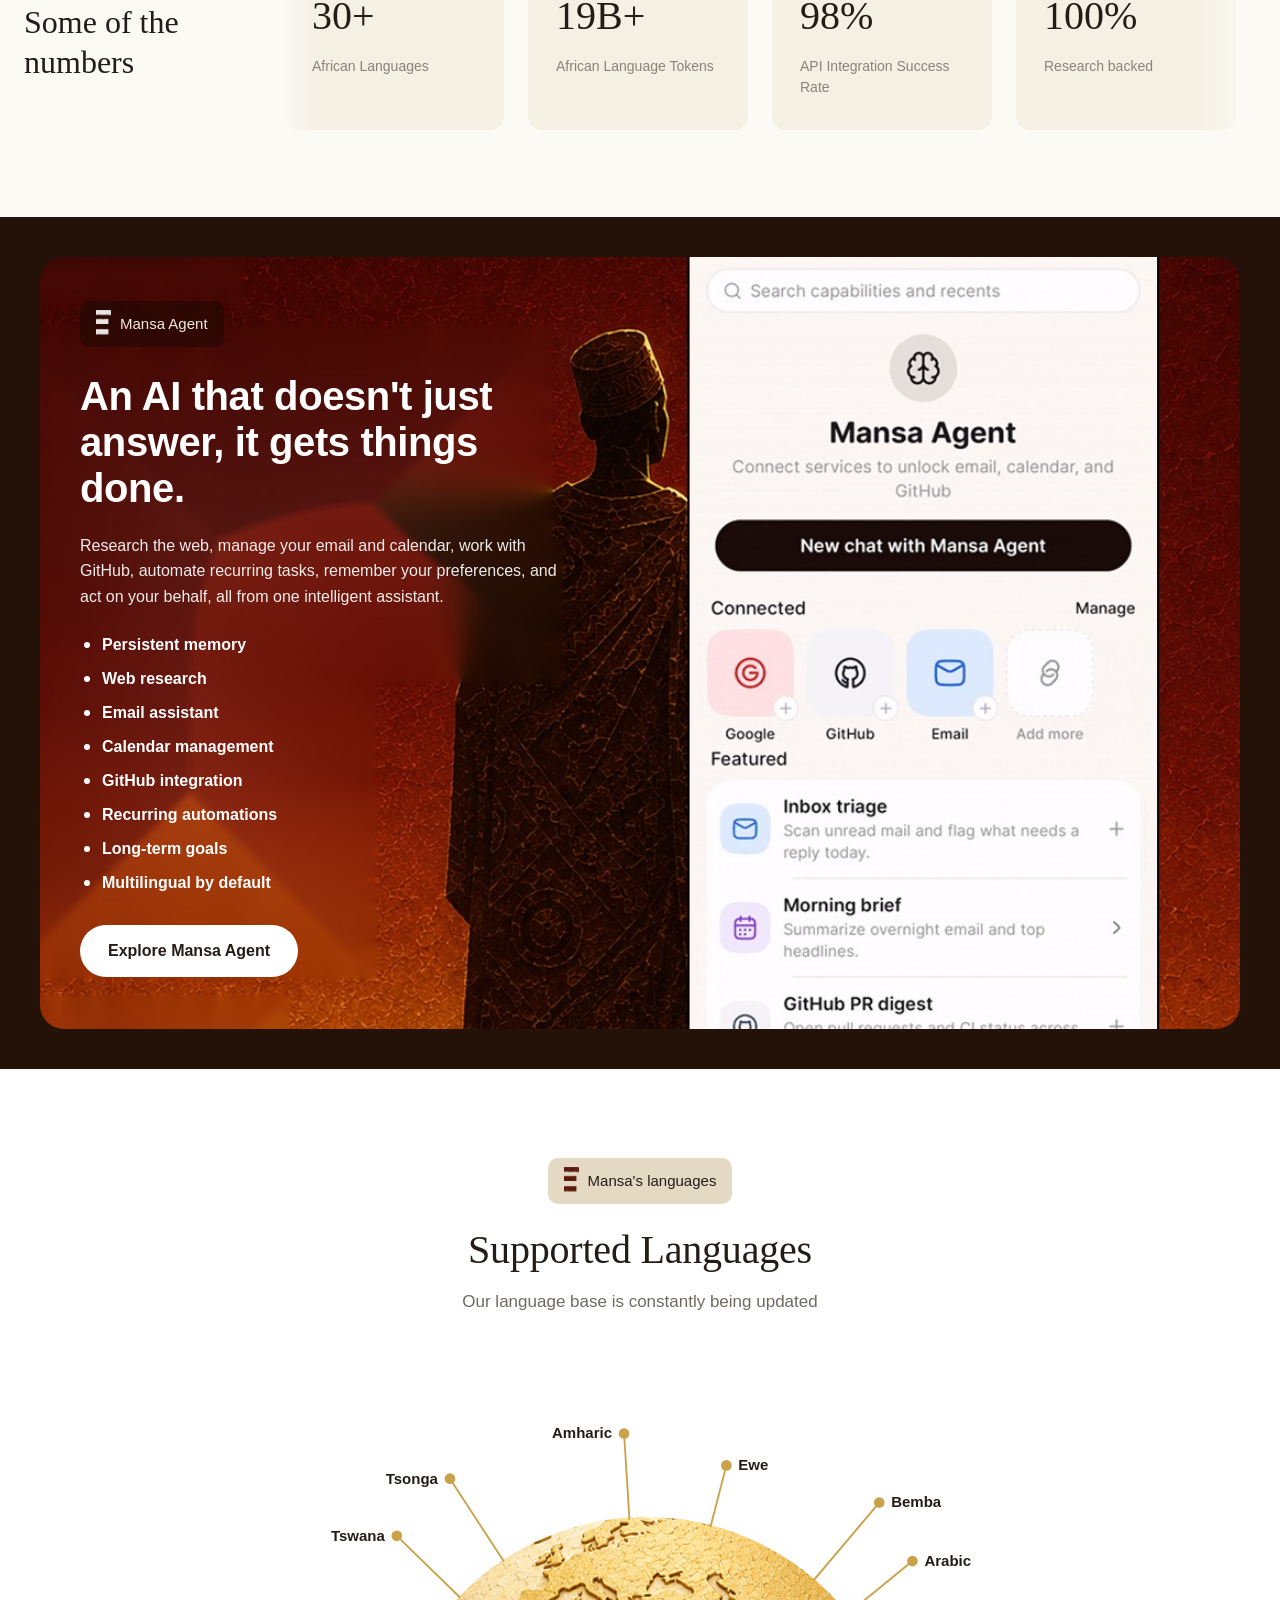
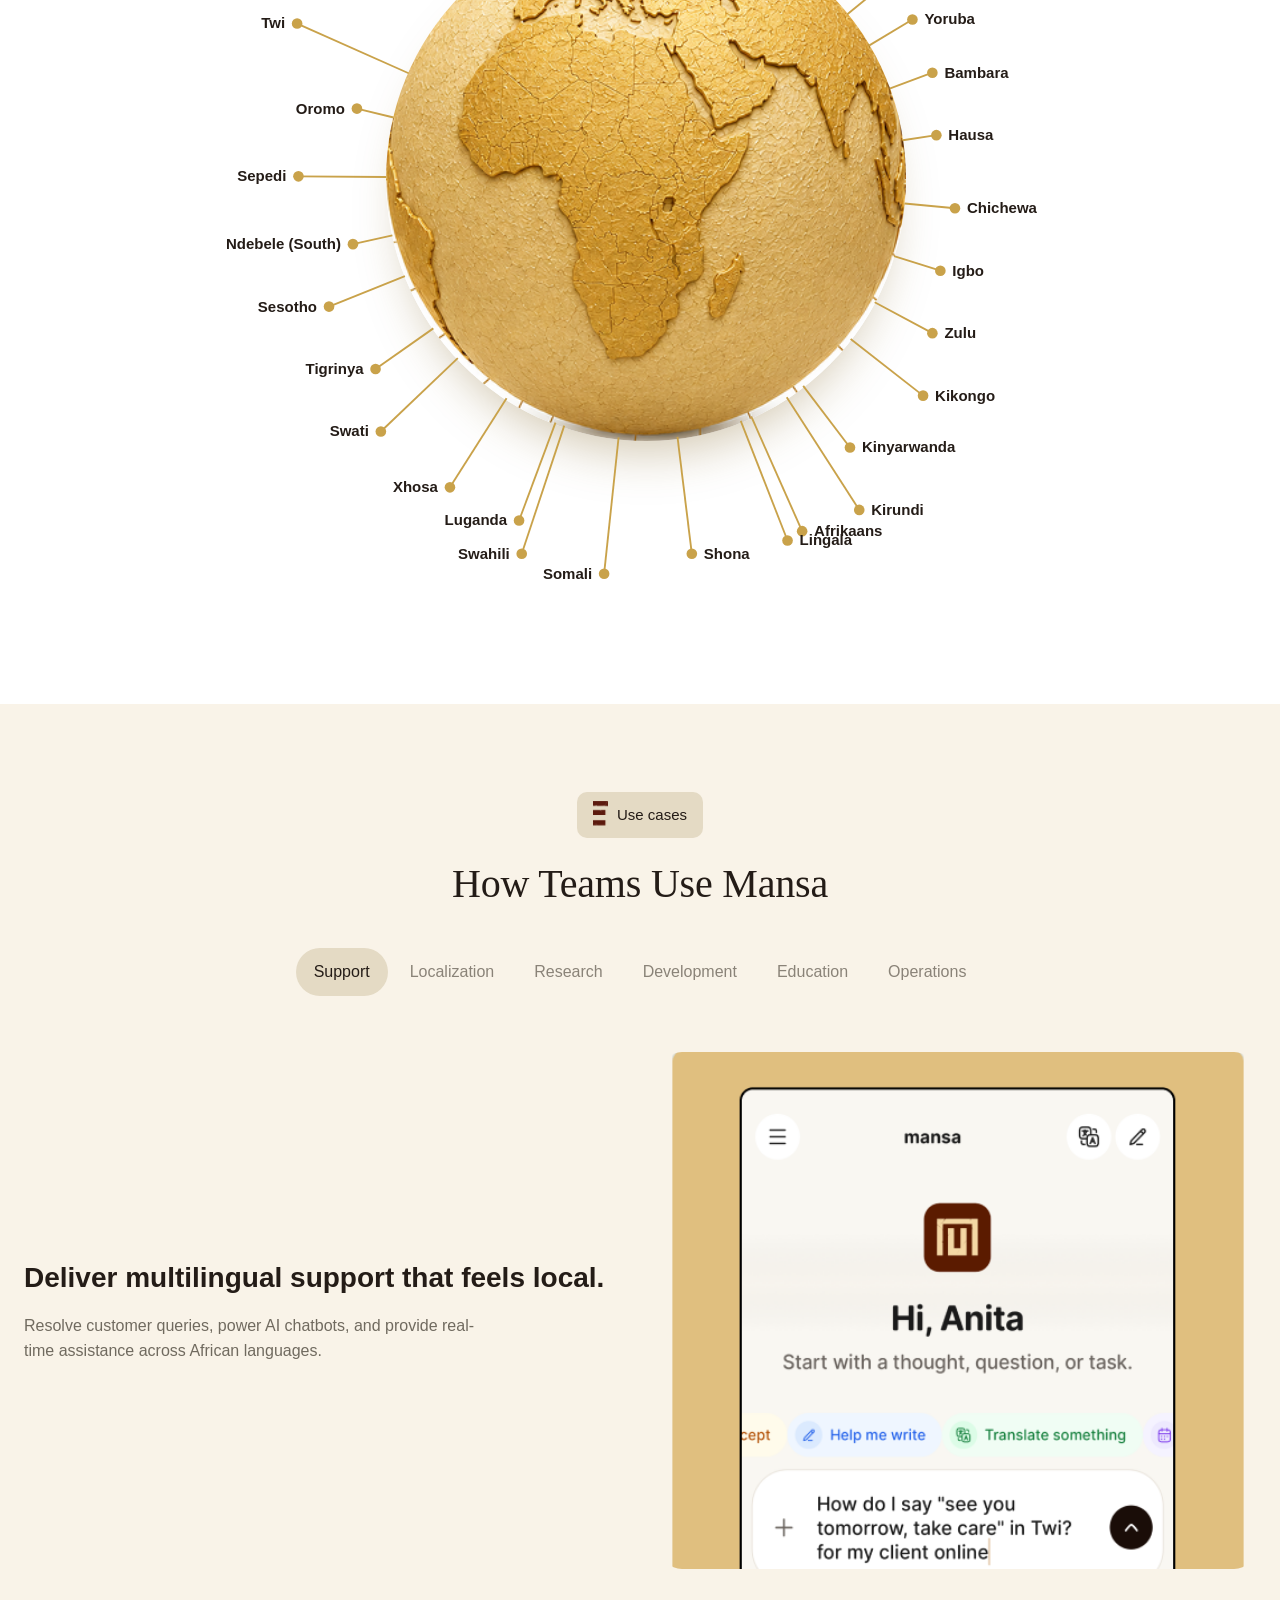
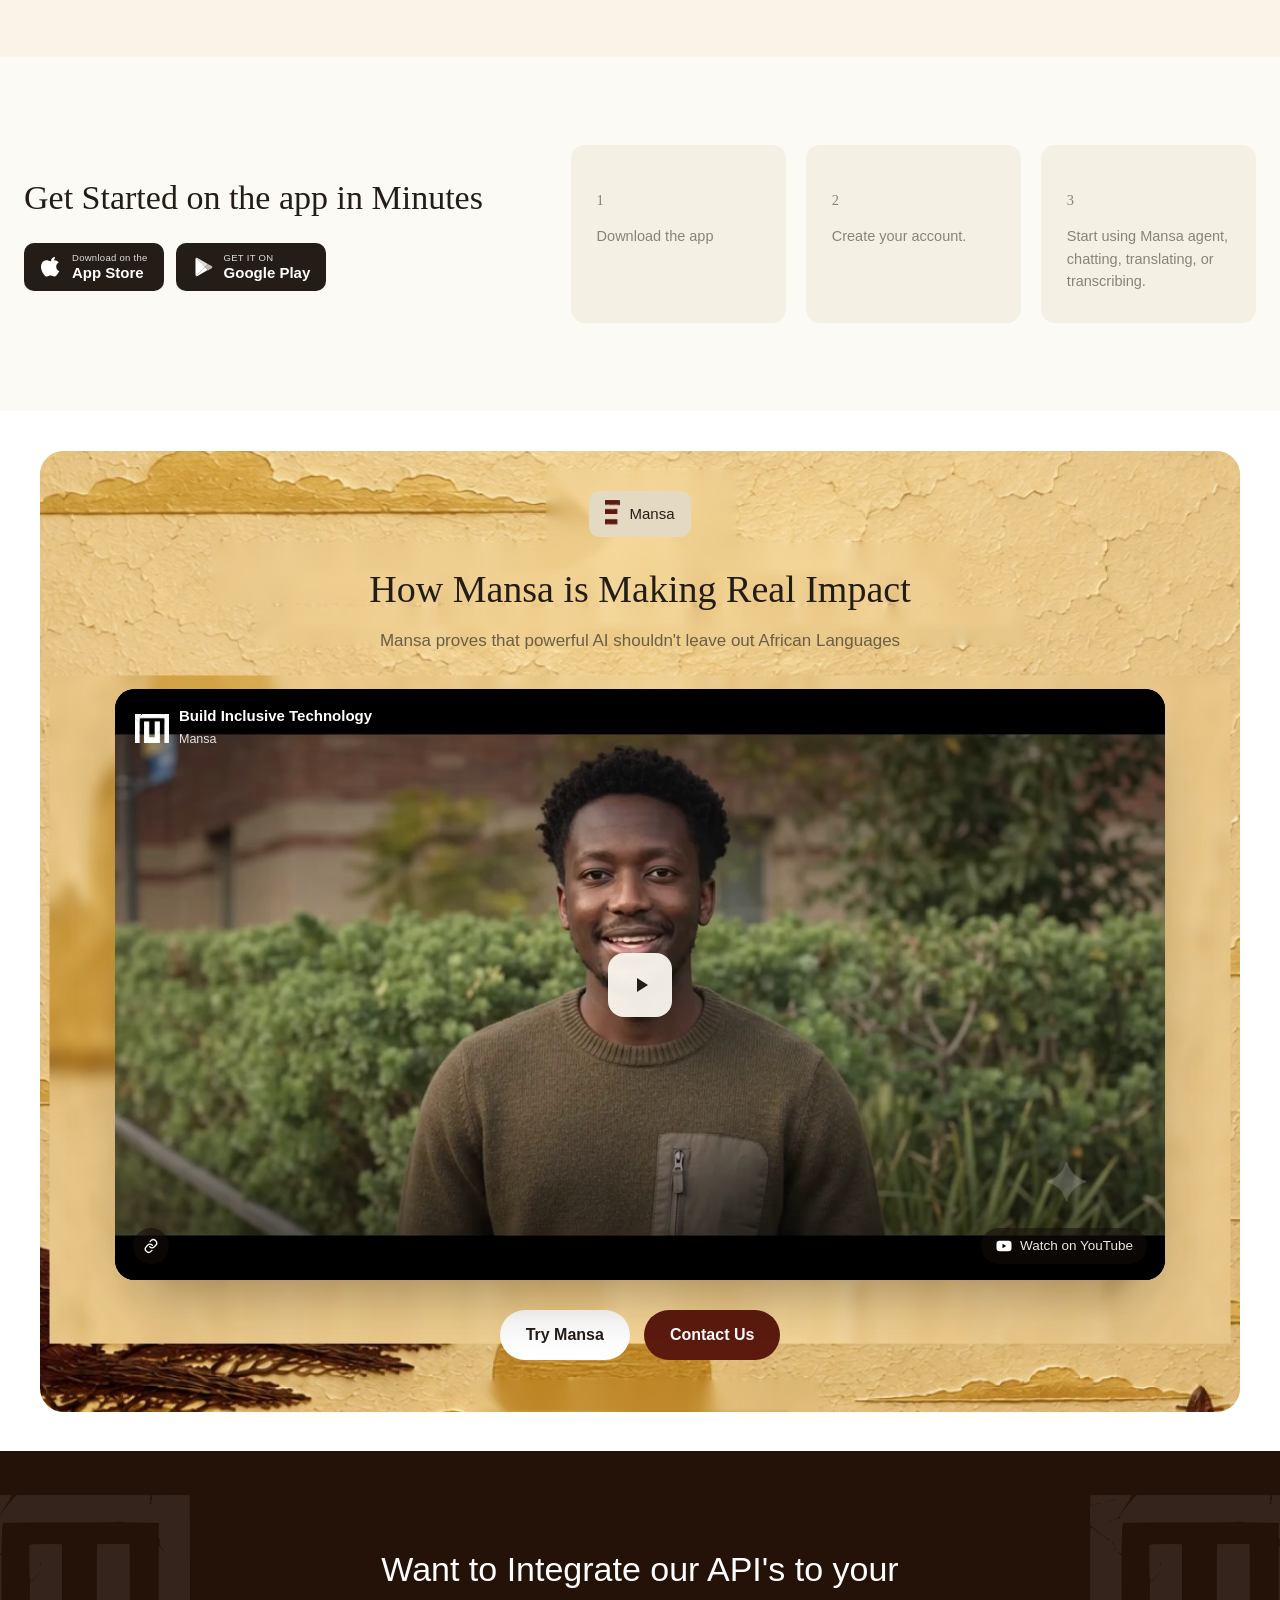
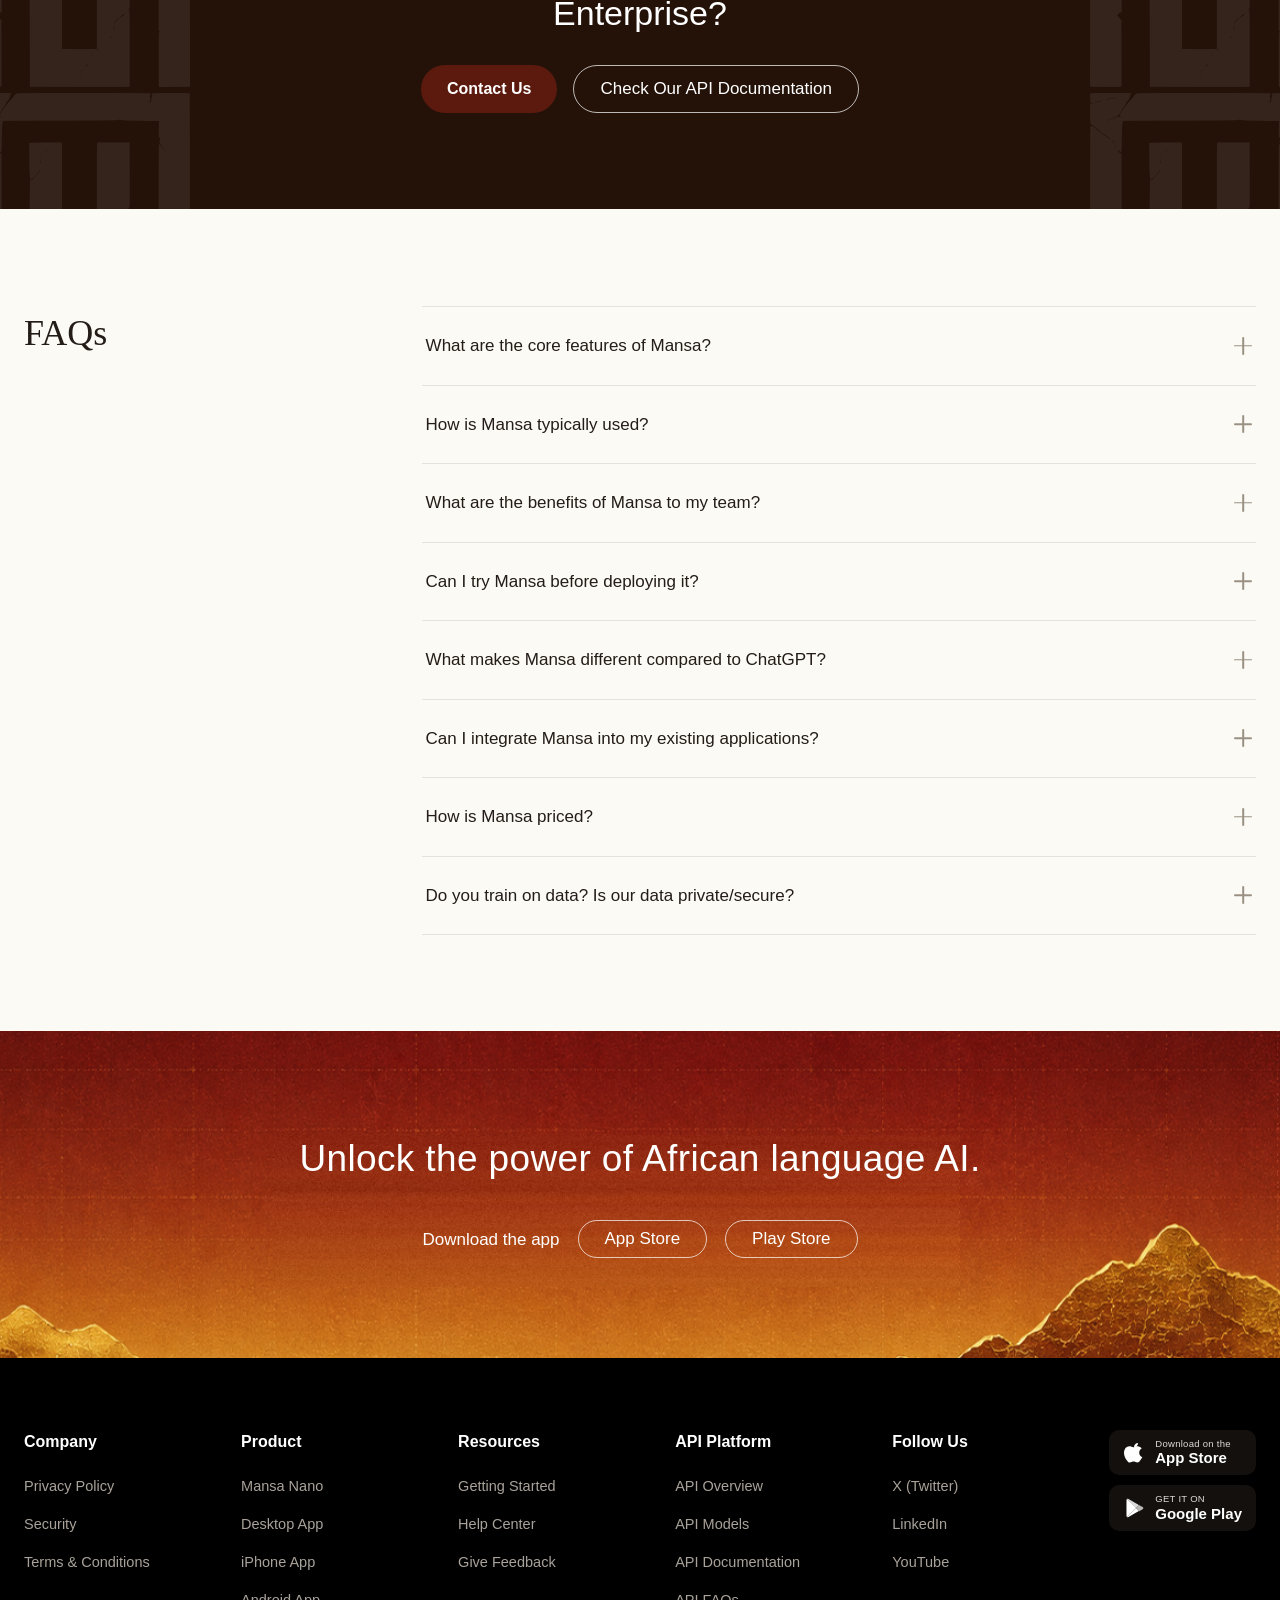
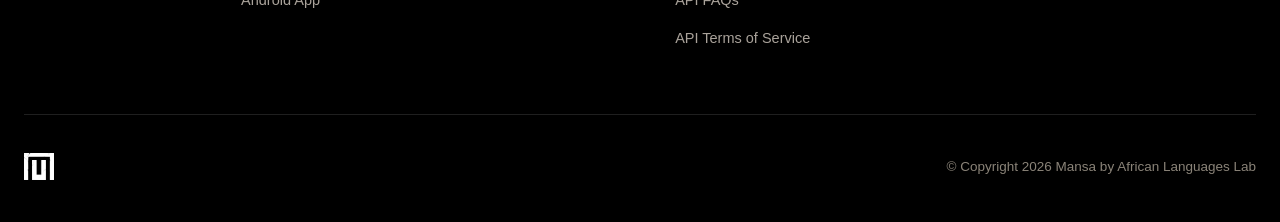
==== commit 4be69c99: "Add page preloader; fix Products badge icon and accordion - Preloader: a floating Mansa mark with a " ====
--- a/site/index.html
+++ b/site/index.html
@@ -12,6 +12,11 @@
   <meta property="og:description" content="Mansa is the AI platform built for African languages — chat, translate, transcribe, and automate work across 30+ languages with AI designed to understand the continent." />
   <meta property="og:url" content="https://african-languages-lab-ai.github.io/mansa-site/" />
   <meta property="og:image" content="https://african-languages-lab-ai.github.io/mansa-site/images/social-card.jpg" />
+  <meta property="og:image:secure_url" content="https://african-languages-lab-ai.github.io/mansa-site/images/social-card.jpg" />
+  <meta property="og:image:type" content="image/jpeg" />
+  <meta property="og:image:width" content="1200" />
+  <meta property="og:image:height" content="630" />
+  <meta property="og:image:alt" content="Mansa — the AI built for African languages" />
   <meta name="twitter:card" content="summary_large_image" />
   <meta name="twitter:title" content="The AI built for African languages" />
   <meta name="twitter:description" content="Mansa is the AI platform built for African languages — chat, translate, transcribe, and automate work across 30+ languages with AI designed to understand the continent." />
@@ -23,6 +28,14 @@
   <link rel="stylesheet" href="css/styles.css" />
 </head>
 <body>
+  <!-- Preloader -->
+  <div class="preloader" id="preloader" role="status" aria-label="Loading">
+    <div class="preloader-inner">
+      <img class="preloader-logo" src="images/mansa-mark.png" alt="Mansa" />
+      <div class="preloader-bar"><span class="preloader-fill"></span></div>
+      <p class="preloader-pct">0%</p>
+    </div>
+  </div>
   <header class="site-header">
     <div class="nav-inner">
       <a class="brand" href="index.html" aria-label="Mansa home">
@@ -174,7 +187,7 @@
       <div class="products-panel">
         <div class="products-head">
           <span class="products-badge">
-            <img class="badge-ico badge-ico-dark" src="images/accordion-icon.png" alt="" aria-hidden="true">
+            <img class="badge-ico" src="images/accordion-icon.png" alt="" aria-hidden="true">
             Products
           </span>
           <h2 class="products-title">Everything you need to work across African languages</h2>
--- a/site/css/styles.css
+++ b/site/css/styles.css
@@ -2518,3 +2518,60 @@
    rule that sets display (e.g. .au-grid{display:grid}) silently beats it and
    leaves "hidden" tab panels on screen. Make it stick site-wide. */
 [hidden] { display: none !important; }
+
+/* ============================================================
+   Page preloader — floating logo + 0→100% progress
+   ============================================================ */
+.preloader {
+  position: fixed;
+  inset: 0;
+  z-index: 9999;
+  display: flex;
+  align-items: center;
+  justify-content: center;
+  background: var(--cream);
+  transition: opacity .45s var(--ease), visibility .45s var(--ease);
+  /* no-JS safety: hide even if the script never runs */
+  animation: preloader-safety .4s var(--ease) 1.8s forwards;
+}
+.preloader.is-done { opacity: 0; visibility: hidden; pointer-events: none; }
+.preloader-inner { display: flex; flex-direction: column; align-items: center; }
+.preloader-logo {
+  width: 82px;
+  height: auto;
+  animation: preloader-float 1.5s ease-in-out infinite;
+}
+.preloader-bar {
+  margin-top: 30px;
+  width: 200px;
+  height: 3px;
+  background: rgba(92, 26, 14, 0.14);
+  border-radius: 999px;
+  overflow: hidden;
+}
+.preloader-fill {
+  display: block;
+  height: 100%;
+  width: 0;
+  background: var(--maroon);
+  border-radius: 999px;
+  /* no-JS fallback fill; JS cancels this and drives the width itself */
+  animation: preloader-progress 1s linear forwards;
+}
+.preloader-pct {
+  margin-top: 14px;
+  font-size: 13px;
+  font-weight: 500;
+  letter-spacing: .05em;
+  color: var(--ink-soft);
+  font-variant-numeric: tabular-nums;
+}
+@keyframes preloader-float {
+  0%, 100% { transform: translateY(0); }
+  50% { transform: translateY(-12px); }
+}
+@keyframes preloader-progress { from { width: 0; } to { width: 100%; } }
+@keyframes preloader-safety { to { opacity: 0; visibility: hidden; } }
+@media (prefers-reduced-motion: reduce) {
+  .preloader-logo { animation: none; }
+}
